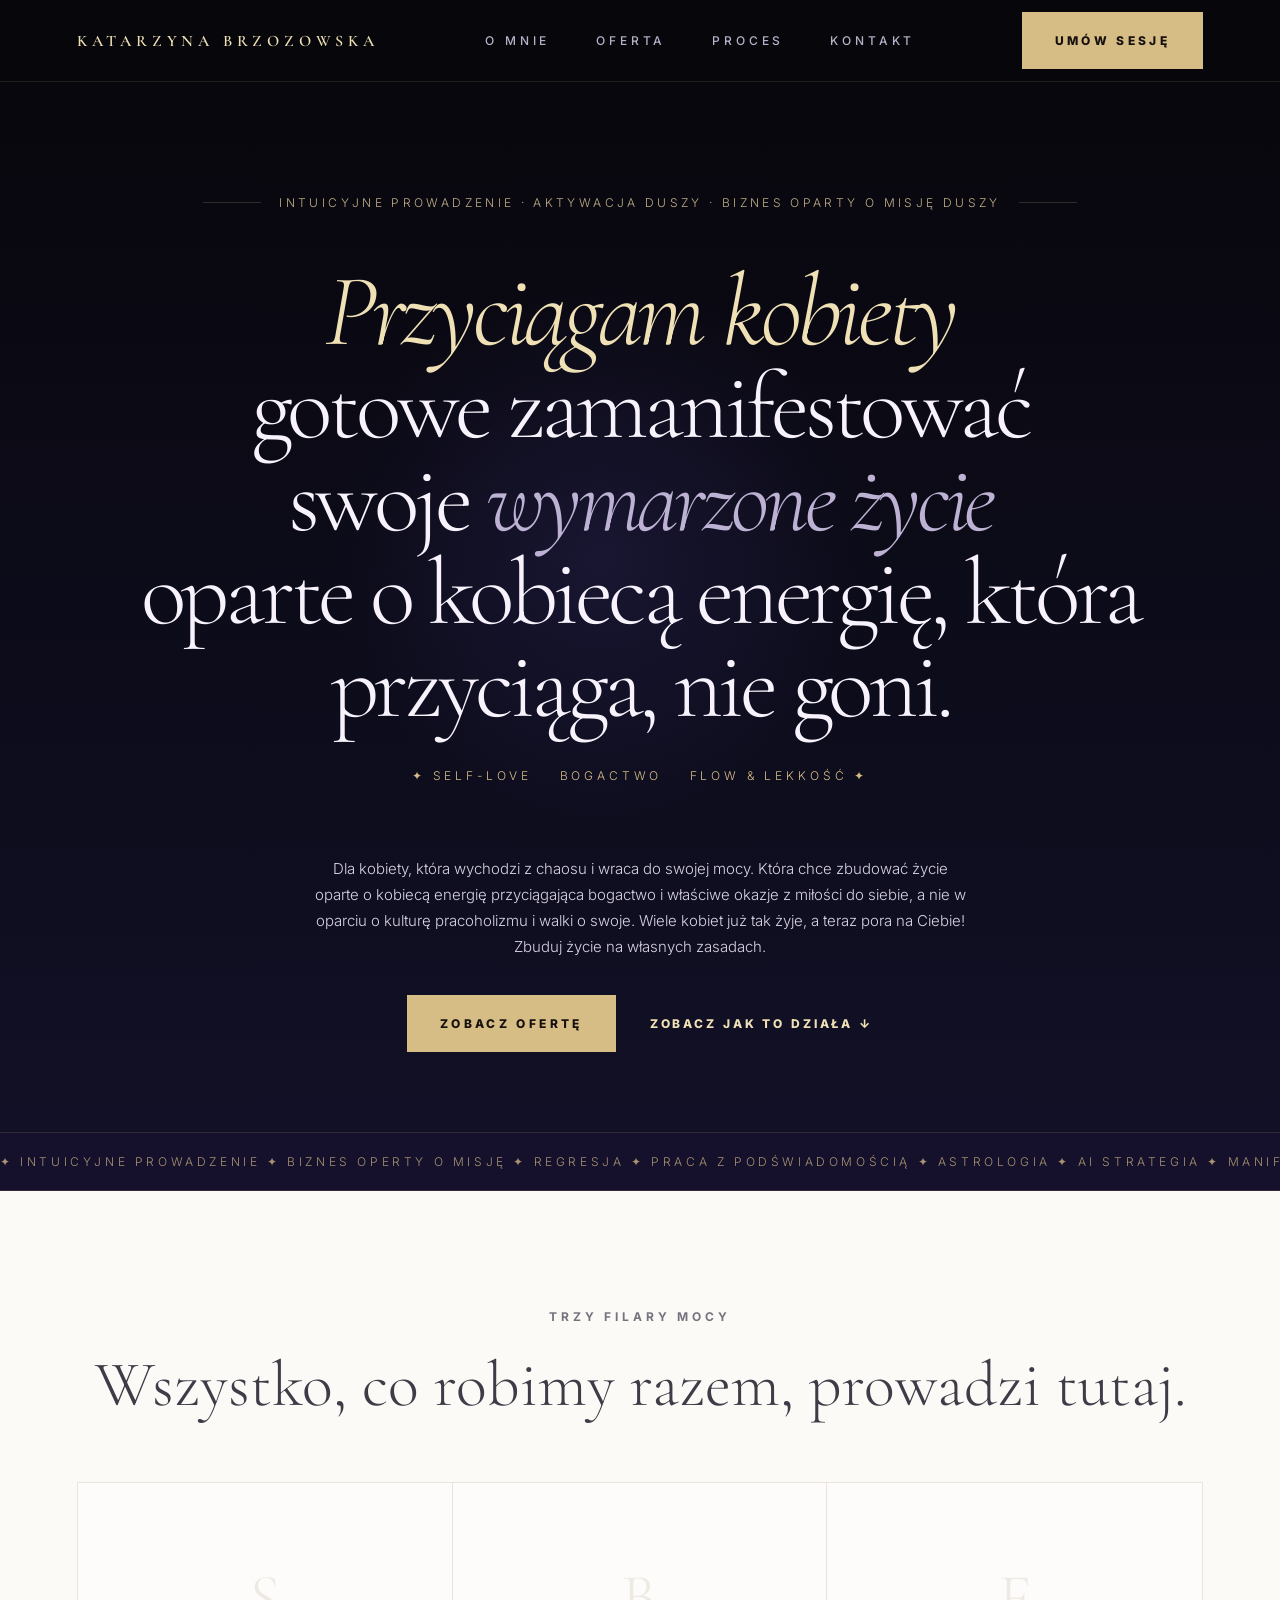
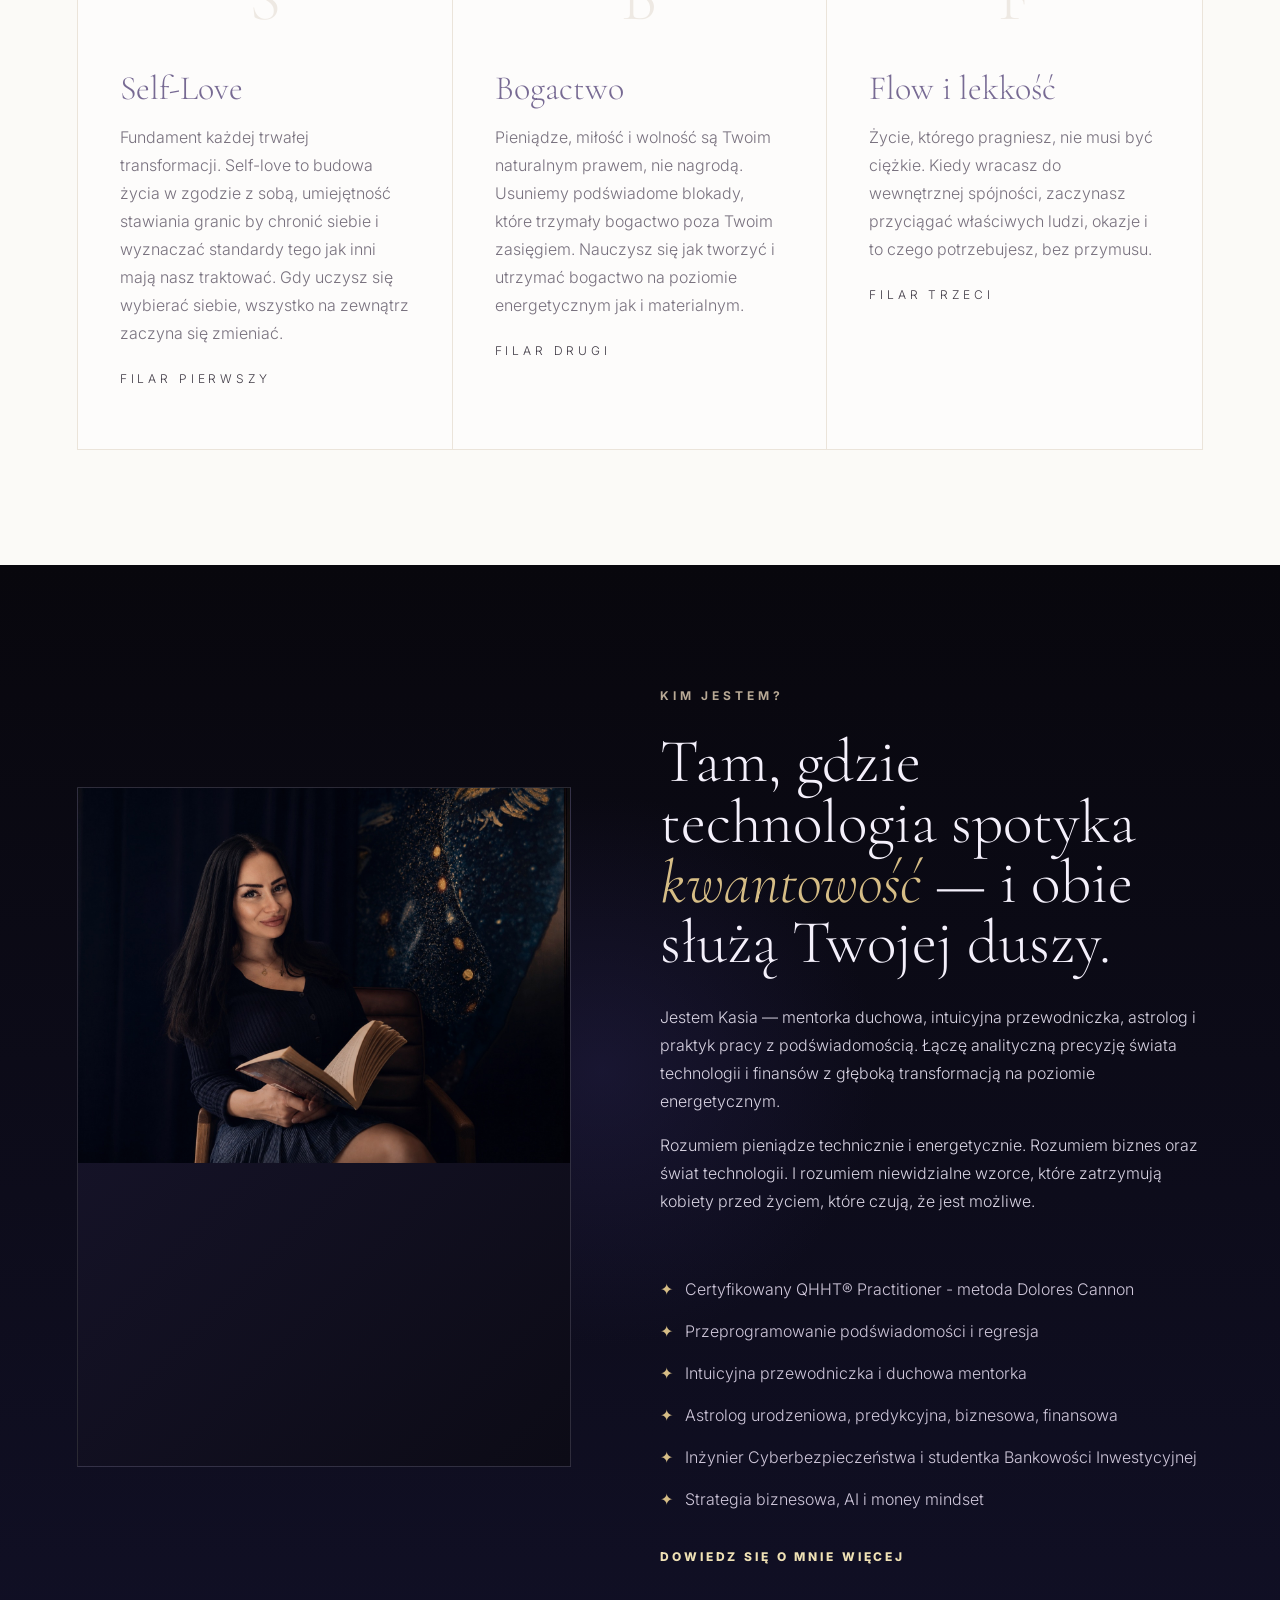
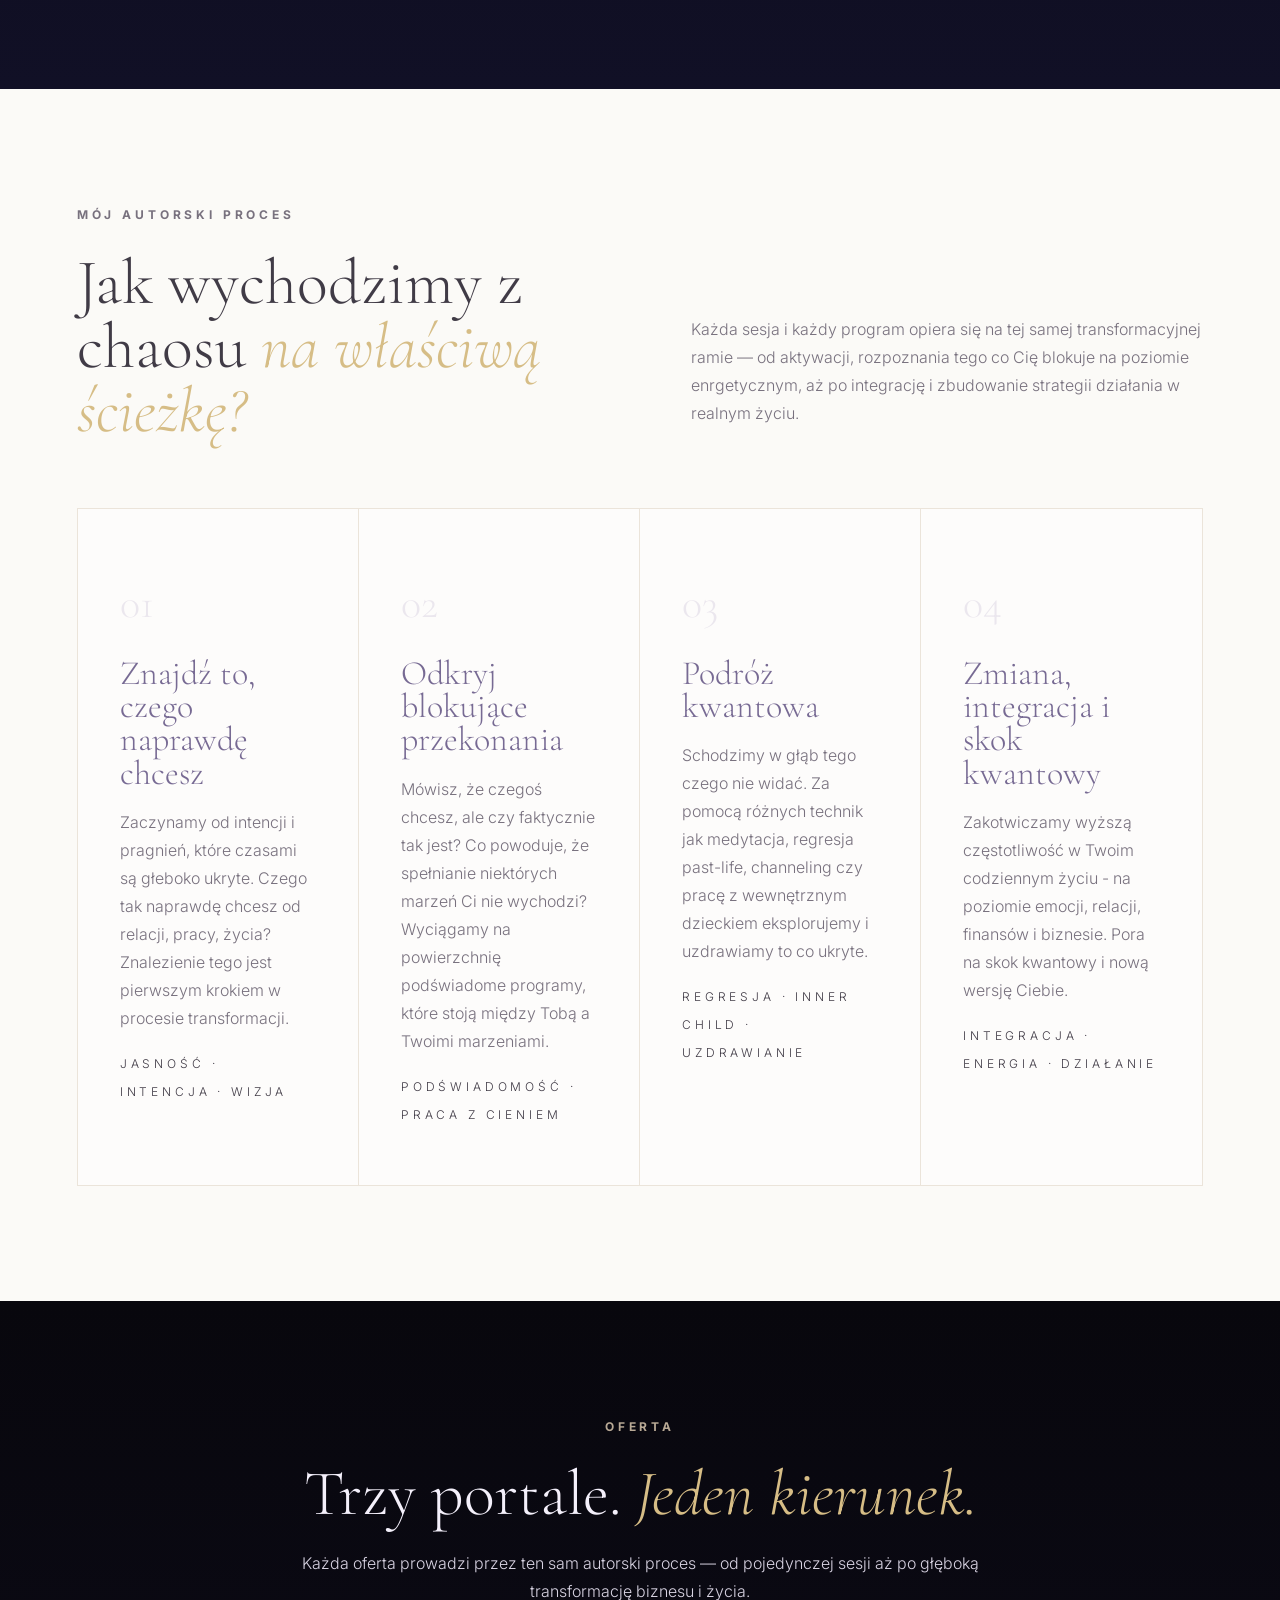
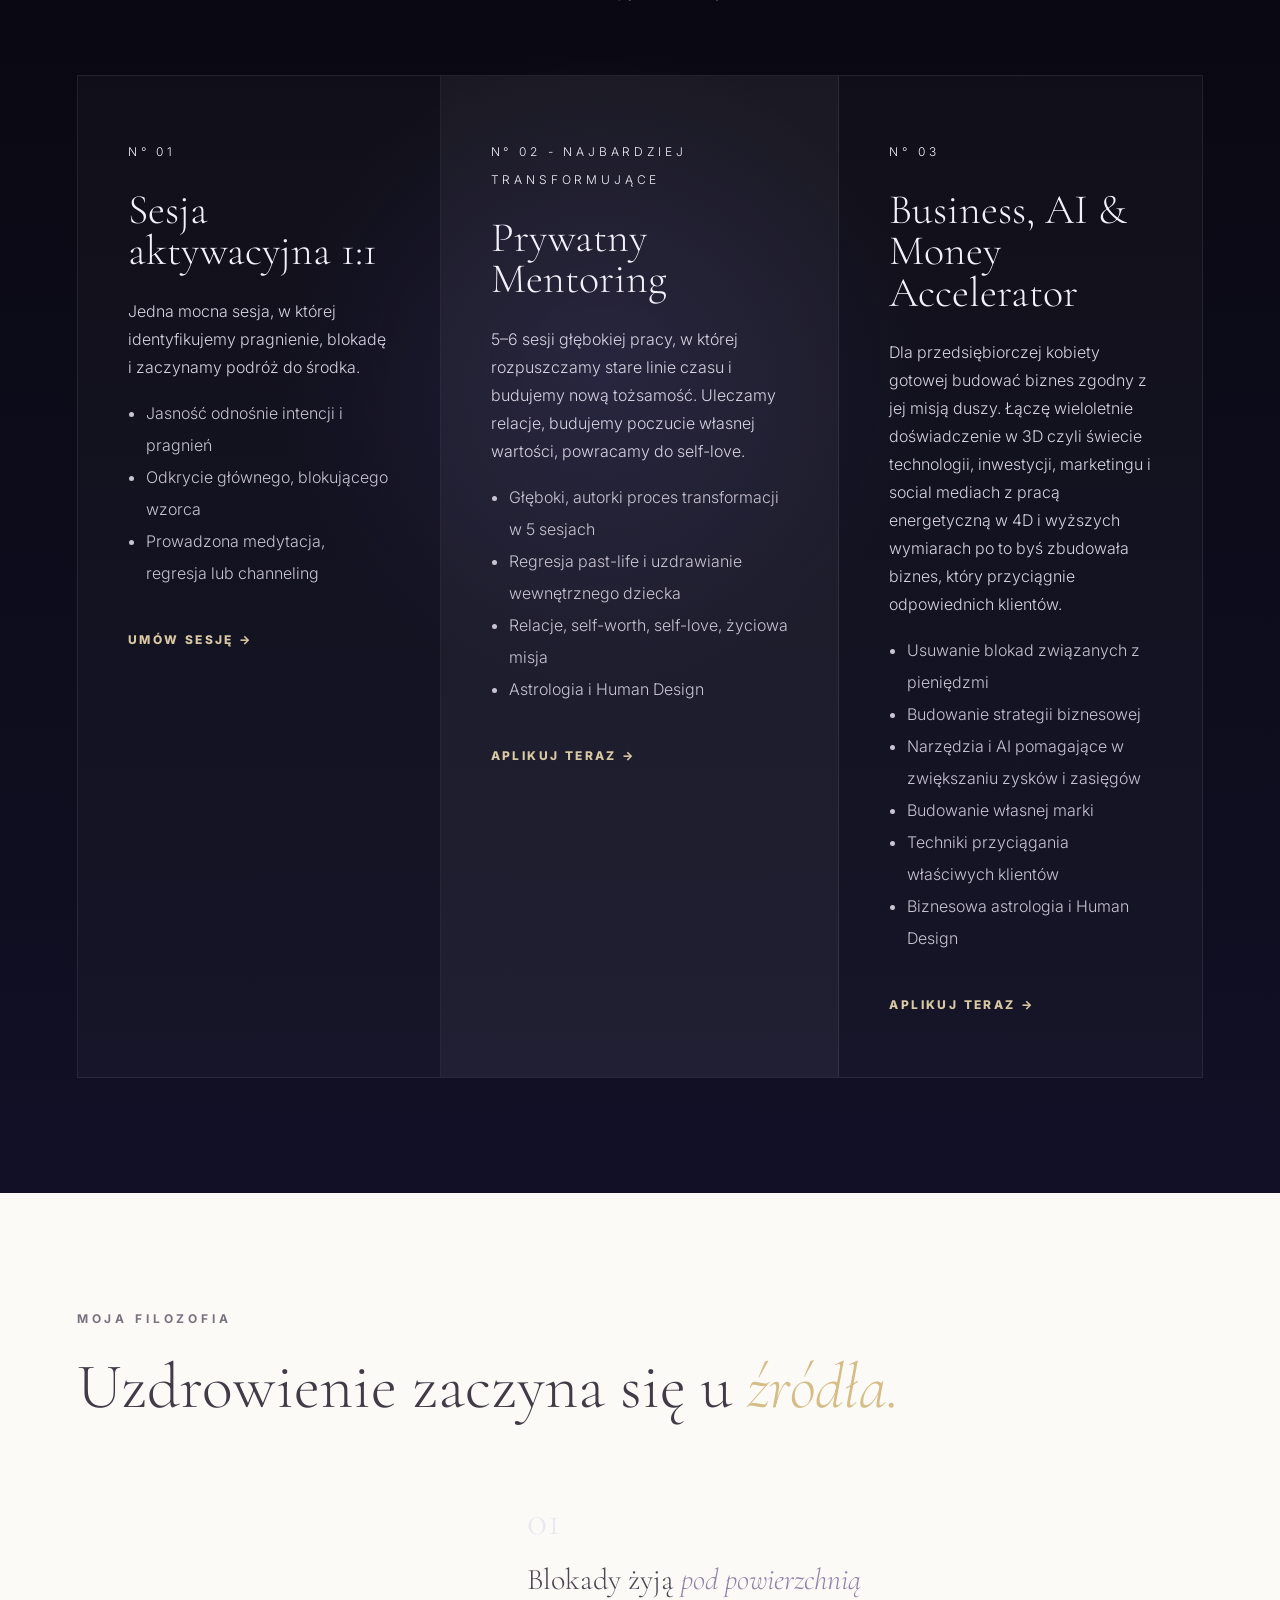
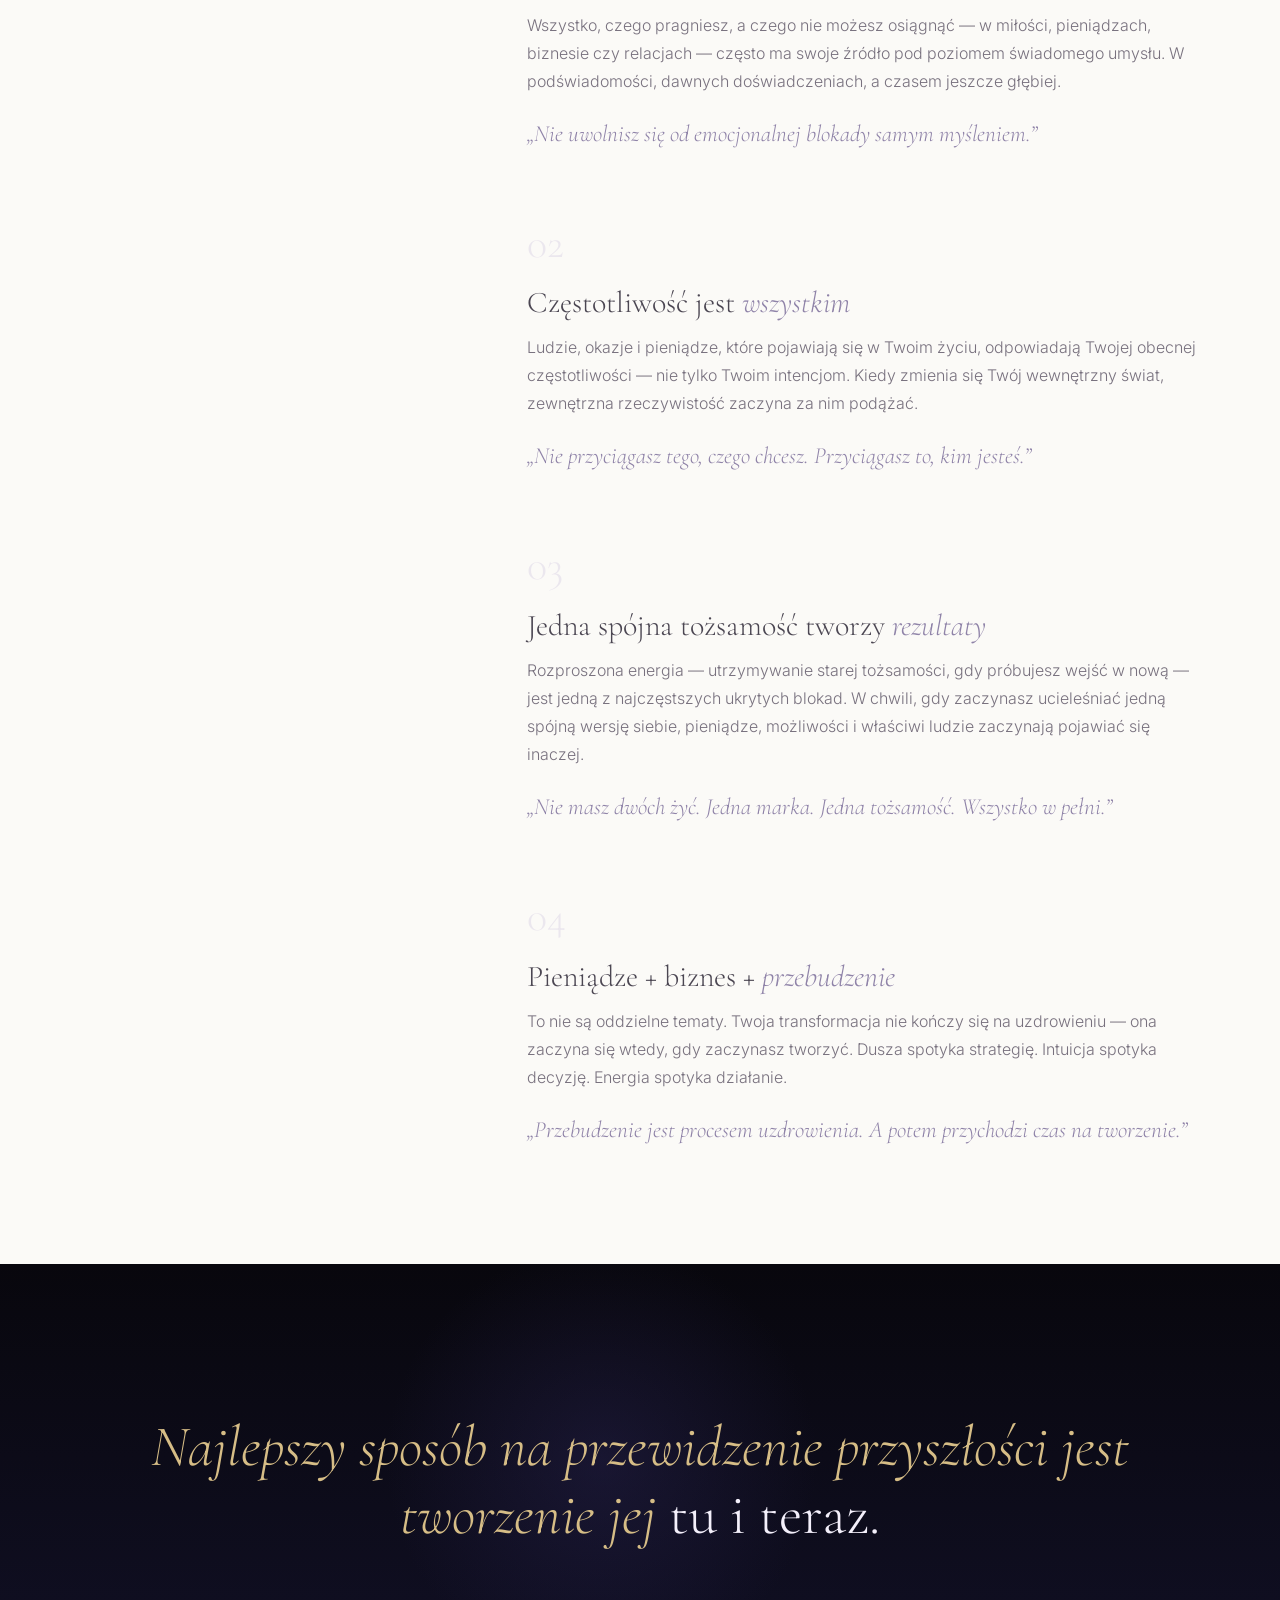
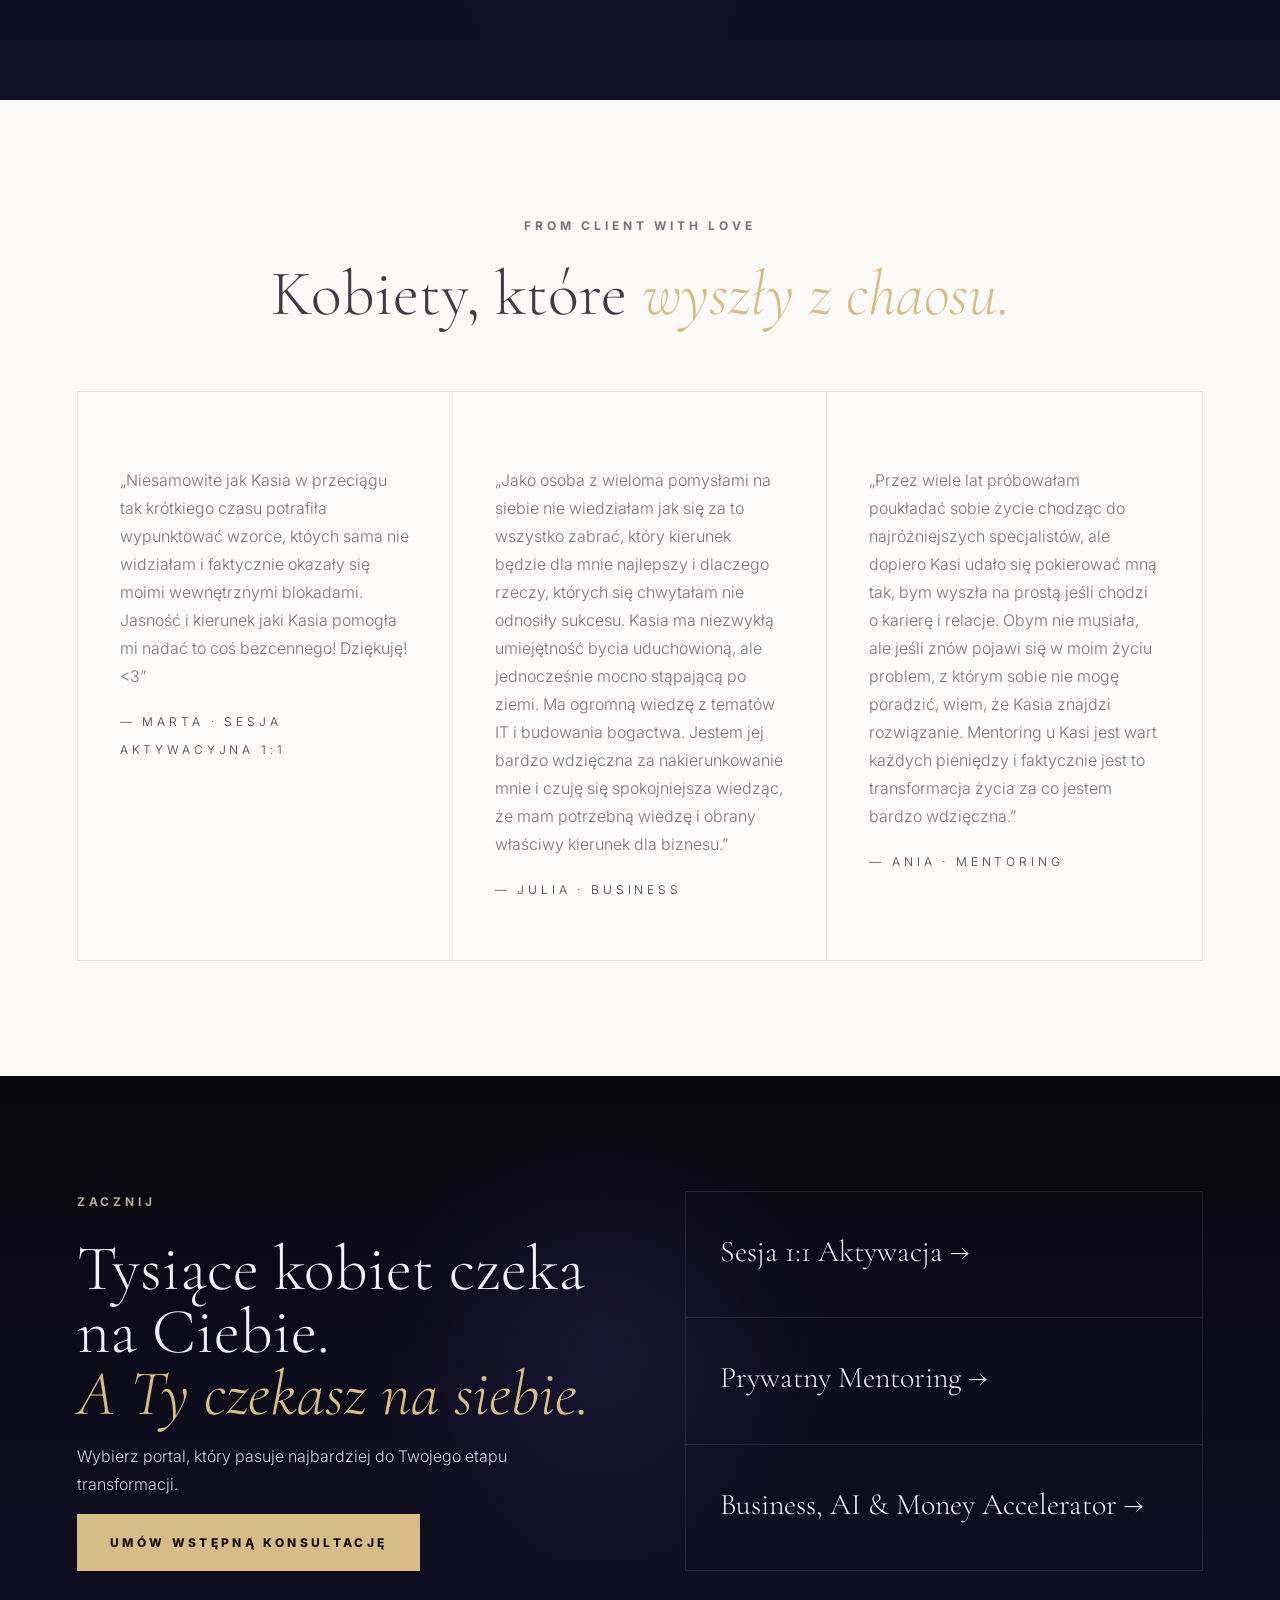
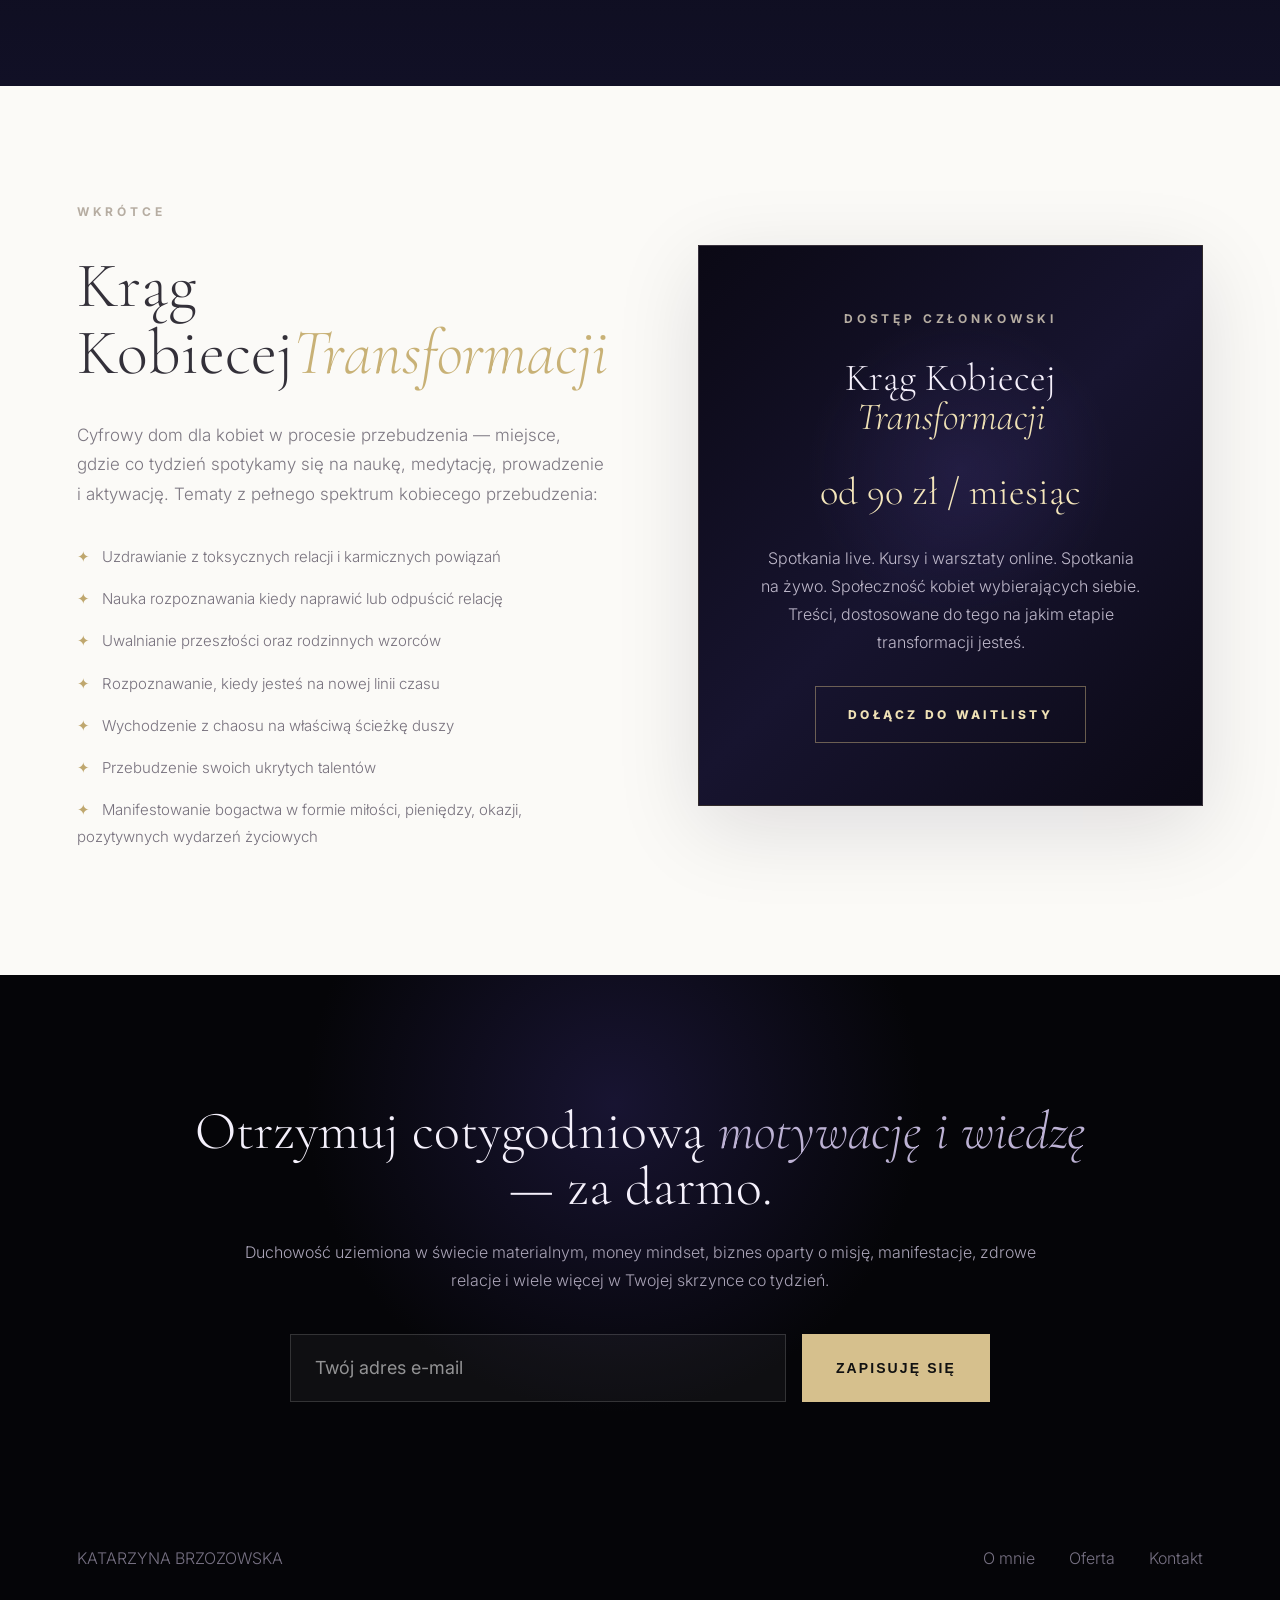
==== index.html @ 6311c076 "First version" ====
<!doctype html>
<html lang="pl">
<head>
  <meta charset="utf-8" />
  <meta name="viewport" content="width=device-width, initial-scale=1" />
  <title>Katarzyna Brzozowska</title>
  <meta name="description" content="Mentoring duchowy, aktywacja duszy, manifestacje, intuicyjne prowadzenie w okresie transformacja i przebudzenia. Tworzenie strategii biznesowych dla kobiet budujących życie w zgodzie z misją duszy." />
  <link rel="preconnect" href="https://fonts.googleapis.com">
  <link rel="preconnect" href="https://fonts.gstatic.com" crossorigin>
  <link href="https://fonts.googleapis.com/css2?family=Cormorant+Garamond:wght@300;400;500;600;700&family=Inter:wght@300;400;500;600;700&display=swap" rel="stylesheet">
  <link rel="stylesheet" href="assets/style.css" />
</head>
<body>
  <header class="site-header">
    <a class="brand" href="index.html">KATARZYNA BRZOZOWSKA</a>
    <nav>
      <a href="about.html">O mnie</a>
      <a href="#oferta">Oferta</a>
      <a href="#proces">Proces</a>
      <a href="contact.html">Kontakt</a>
    </nav>
    <a class="btn" href="https://tidycal.com/katarzynabrzozowskapoland/20-minute-meeting" target="_blank" rel="noopener">Umów sesję</a>
  </header>

  <main>
    <section class="hero section-dark">
      <div>
        <div class="eyebrow-line"><span></span> INTUICYJNE PROWADZENIE · AKTYWACJA DUSZY · BIZNES OPARTY O MISJĘ DUSZY <span></span></div>
        <h1><em>Przyciągam kobiety</em><br>gotowe zamanifestować<br>swoje <i>wymarzone życie</i><br>oparte o kobiecą energię, która przyciąga, nie goni.</h1>
        <p class="small-tags">✦ SELF-LOVE &nbsp;&nbsp; BOGACTWO &nbsp;&nbsp; FLOW & LEKKOŚĆ ✦</p>
        <p class="hero-copy">Dla kobiety, która wychodzi z chaosu i wraca do swojej mocy. Która chce zbudować życie oparte o kobiecą energię przyciągająca bogactwo i właściwe okazje z miłości do siebie, a nie w oparciu o kulturę pracoholizmu i walki o swoje. Wiele kobiet już tak żyje, a teraz pora na Ciebie! Zbuduj życie na własnych zasadach.</p>
        <div class="hero-actions">
          <a class="btn" href="#oferta">Zobacz ofertę</a>
          <a class="text-link" href="#proces">Zobacz jak to działa ↓</a>
        </div>
      </div>
    </section>

    <div class="ticker">
      <div class="ticker-track">
        <span>✦ INTUICYJNE PROWADZENIE ✦ BIZNES OPERTY O MISJĘ ✦ REGRESJA ✦ PRACA Z PODŚWIADOMOŚCIĄ ✦ ASTROLOGIA ✦ AI STRATEGIA ✦ MANIFESTACJA PIENIĘDZY ✦ ULECZENIE RELACJI ✦ REGRESJA ✦ PRACA Z PODŚWIADOMOŚCIĄ ✦ ASTROLOGIA ✦ AI STRATEGIA ✦ MANIFESTACJA PIENIĘDZY ✦ ULECZENIE RELACJI ✦</span>
        <span>✦ HUMAN DESIGN ✦ BIZNES OPERTY O MISJĘ ✦ ASTROLOGIA ✦ AI STRATEGIA ✦ MANIFESTACJA PIENIĘDZY ✦ ULECZENIE RELACJI ✦</span>
      </div>
    </div>

    <section class="section-light principles">
      <div class="center">
        <p class="kicker">TRZY FILARY MOCY</p>
        <h2 class="section-title">Wszystko, co robimy razem, prowadzi tutaj.</h2>
      </div>
      <div class="cards three">
        <article><div class="letter">S</div><h3>Self-Love</h3><p>Fundament każdej trwałej transformacji. Self-love to budowa życia w zgodzie z sobą, umiejętność stawiania granic by chronić siebie i wyznaczać standardy tego jak inni mają nasz traktować. Gdy uczysz się wybierać siebie, wszystko na zewnątrz zaczyna się zmieniać.</p><small>FILAR PIERWSZY</small></article>
        <article><div class="letter">B</div><h3>Bogactwo</h3><p>Pieniądze, miłość i wolność są Twoim naturalnym prawem, nie nagrodą. Usuniemy podświadome blokady, które trzymały bogactwo poza Twoim zasięgiem. Nauczysz się jak tworzyć i utrzymać bogactwo na poziomie energetycznym jak i materialnym.</p><small>FILAR DRUGI</small></article>
        <article><div class="letter">F</div><h3>Flow i lekkość</h3><p>Życie, którego pragniesz, nie musi być ciężkie. Kiedy wracasz do wewnętrznej spójności, zaczynasz przyciągać właściwych ludzi, okazje i to czego potrzebujesz, bez przymusu.</p><small>FILAR TRZECI</small></article>
      </div>
    </section>

    <section class="guide section-dark" id="omnie-preview">
      <div class="guide-photo">
        <img src="assets/kate.jpg" alt="Kate — przewodniczka duchowa" onerror="this.style.display='none'; this.parentElement.classList.add('no-photo');">
      </div>
      <div class="guide-copy">
        <p class="kicker">KIM JESTEM?</p>
        <h2>Tam, gdzie technologia spotyka <em>kwantowość</em> — i obie służą Twojej duszy.</h2>
        <p>Jestem Kasia — mentorka duchowa, intuicyjna przewodniczka, astrolog i praktyk pracy z podświadomością. Łączę analityczną precyzję świata technologii i finansów z głęboką transformacją na poziomie energetycznym.</p>
        <p>Rozumiem pieniądze technicznie i energetycznie. Rozumiem biznes oraz świat technologii. I rozumiem niewidzialne wzorce, które zatrzymują kobiety przed życiem, które czują, że jest możliwe.</p>
        <ul class="star-list">
          <li>Certyfikowany QHHT® Practitioner - metoda Dolores Cannon</li>
          <li>Przeprogramowanie podświadomości i regresja</li>
          <li>Intuicyjna przewodniczka i duchowa mentorka</li>
          <li>Astrolog urodzeniowa, predykcyjna, biznesowa, finansowa</li>
          <li>Inżynier Cyberbezpieczeństwa i studentka Bankowości Inwestycyjnej</li>
          <li>Strategia biznesowa, AI i money mindset</li>
        </ul>
        <a class="text-link" href="about.html">Dowiedz się o mnie więcej</a>
      </div>
    </section>

    <section class="process section-light" id="proces">
      <div class="split-head">
        <div><p class="kicker">MÓJ AUTORSKI PROCES</p><h2 class="section-title">Jak wychodzimy z chaosu <em>na właściwą ścieżkę?</em></h2></div>
        <p>Każda sesja i każdy program opiera się na tej samej transformacyjnej ramie — od aktywacji, rozpoznania tego co Cię blokuje na poziomie enrgetycznym, aż po integrację i zbudowanie strategii działania w realnym życiu.</p>
      </div>
      <div class="cards four">
        <article><span>01</span><h3>Znajdź to, czego naprawdę chcesz</h3><p>Zaczynamy od intencji i pragnień, które czasami są głeboko ukryte. Czego tak naprawdę chcesz od relacji, pracy, życia? Znalezienie tego jest pierwszym krokiem w procesie transformacji.</p><small>JASNOŚĆ · INTENCJA · WIZJA</small></article>
        <article><span>02</span><h3>Odkryj blokujące przekonania</h3><p>Mówisz, że czegoś chcesz, ale czy faktycznie tak jest? Co powoduje, że spełnianie niektórych marzeń Ci nie wychodzi? Wyciągamy na powierzchnię podświadome programy, które stoją między Tobą a Twoimi marzeniami.</p><small>PODŚWIADOMOŚĆ · PRACA Z CIENIEM</small></article>
        <article><span>03</span><h3>Podróż kwantowa</h3><p>Schodzimy w głąb tego czego nie widać. Za pomocą różnych technik jak medytacja, regresja past-life, channeling czy pracę z wewnętrznym dzieckiem eksplorujemy i uzdrawiamy to co ukryte.</p><small>REGRESJA · INNER CHILD · UZDRAWIANIE</small></article>
        <article><span>04</span><h3>Zmiana, integracja i skok kwantowy</h3><p>Zakotwiczamy wyższą częstotliwość w Twoim codziennym życiu - na poziomie emocji, relacji, finansów i biznesie. Pora na skok kwantowy i nową wersję Ciebie.</p><small>INTEGRACJA · ENERGIA · DZIAŁANIE</small></article>
      </div>
    </section>

    <section class="offer-section section-dark" id="oferta">
      <p class="kicker">OFERTA</p>
      <h2>Trzy portale. <em>Jeden kierunek.</em></h2>
      <p class="center-copy">Każda oferta prowadzi przez ten sam autorski proces — od pojedynczej sesji aż po głęboką transformację biznesu i życia.</p>
      <div class="offer-grid">
        <article><small>N° 01</small><h3>Sesja aktywacyjna 1:1</h3><p>Jedna mocna sesja, w której identyfikujemy pragnienie, blokadę i zaczynamy podróż do środka.</p><ul><li>Jasność odnośnie intencji i pragnień</li><li>Odkrycie głównego, blokującego wzorca</li><li>Prowadzona medytacja, regresja lub channeling</li></ul><a href="https://tidycal.com/katarzynabrzozowskapoland/jednorazowa-sesja" target="_blank" rel="noopener">Umów sesję →</a></article>
        <article class="featured"><small> N° 02 - </small><small>NAJBARDZIEJ TRANSFORMUJĄCE</small><h3>Prywatny Mentoring</h3><p>5–6 sesji głębokiej pracy, w której rozpuszczamy stare linie czasu i budujemy nową tożsamość. Uleczamy relacje, budujemy poczucie własnej wartości, powracamy do self-love.</p><ul><li>Głęboki, autorki proces transformacji w 5 sesjach</li><li>Regresja past-life i uzdrawianie wewnętrznego dziecka</li><li>Relacje, self-worth, self-love, życiowa misja</li><li>Astrologia i Human Design</li></ul><a href="contact.html">Aplikuj teraz →</a></article>
        <article><small>N° 03</small><h3>Business, AI & Money Accelerator</h3><p>Dla przedsiębiorczej kobiety gotowej budować biznes zgodny z jej misją duszy. Łączę wieloletnie doświadczenie w 3D czyli świecie technologii, inwestycji, marketingu i social mediach z pracą energetyczną w 4D i wyższych wymiarach po to byś zbudowała biznes, który przyciągnie odpowiednich klientów. </p><ul><li>Usuwanie blokad związanych z pieniędzmi</li><li>Budowanie strategii biznesowej</li><li>Narzędzia i AI pomagające w zwiększaniu zysków i zasięgów</li><li>Budowanie własnej marki</li><li>Techniki przyciągania właściwych klientów</li><li>Biznesowa astrologia i Human Design</li></ul><a href="contact.html">Aplikuj teraz →</a></article>
      </div>
    </section>
    <section class="philosophy section-light">
      <p class="kicker">MOJA FILOZOFIA</p>
    
      <h2 class="section-title">
        Uzdrowienie zaczyna się u <em>źródła.</em>
      </h2>
    
      <div class="philosophy-list">
    
        <article>
          <span>01</span>
          <h3>Blokady żyją <em>pod powierzchnią</em></h3>
    
          <p>
            Wszystko, czego pragniesz, a czego nie możesz osiągnąć — w miłości,
            pieniądzach, biznesie czy relacjach — często ma swoje źródło pod
            poziomem świadomego umysłu. W podświadomości, dawnych doświadczeniach, a czasem jeszcze głębiej.
          </p>
    
          <blockquote>
            „Nie uwolnisz się od emocjonalnej blokady samym myśleniem.”
          </blockquote>
        </article>
    
        <article>
          <span>02</span>
          <h3>Częstotliwość jest <em>wszystkim</em></h3>
    
          <p>
            Ludzie, okazje i pieniądze, które pojawiają się w Twoim życiu,
            odpowiadają Twojej obecnej częstotliwości — nie tylko Twoim intencjom.
            Kiedy zmienia się Twój wewnętrzny świat, zewnętrzna rzeczywistość
            zaczyna za nim podążać.
          </p>
    
          <blockquote>
            „Nie przyciągasz tego, czego chcesz. Przyciągasz to, kim jesteś.”
          </blockquote>
        </article>
    
        <article>
          <span>03</span>
          <h3>Jedna spójna tożsamość tworzy <em>rezultaty</em></h3>
    
          <p>
            Rozproszona energia — utrzymywanie starej tożsamości, gdy próbujesz
            wejść w nową — jest jedną z najczęstszych ukrytych blokad.
            W chwili, gdy zaczynasz ucieleśniać jedną spójną wersję siebie,
            pieniądze, możliwości i właściwi ludzie zaczynają pojawiać się inaczej.
          </p>
    
          <blockquote>
            „Nie masz dwóch żyć. Jedna marka. Jedna tożsamość. Wszystko w pełni.”
          </blockquote>
        </article>
    
        <article>
          <span>04</span>
          <h3>Pieniądze + biznes + <em>przebudzenie</em></h3>
    
          <p>
            To nie są oddzielne tematy. Twoja transformacja nie kończy się
            na uzdrowieniu — ona zaczyna się wtedy, gdy zaczynasz tworzyć.
            Dusza spotyka strategię. Intuicja spotyka decyzję.
            Energia spotyka działanie.
          </p>
    
          <blockquote>
            „Przebudzenie jest procesem uzdrowienia.
            A potem przychodzi czas na tworzenie.”
          </blockquote>
        </article>
    
      </div>
    </section>

    <section class="quote section-dark">
      <h2><em>Najlepszy sposób na przewidzenie przyszłości jest tworzenie jej</em> tu i teraz.</h2>
    </section>

    <section class="testimonials section-light">
      <p class="kicker center">FROM CLIENT WITH LOVE</p>
      <h2 class="section-title">Kobiety, które <em>wyszły z chaosu.</em></h2>
      <div class="cards three">
        <article><p>„Niesamowite jak Kasia w przeciągu tak krótkiego czasu potrafiła wypunktować wzorce, któych sama nie widziałam i faktycznie okazały się moimi wewnętrznymi blokadami. Jasność i kierunek jaki Kasia pomogła mi nadać to coś bezcennego! Dziękuję! <3”</p><small>— MARTA · SESJA AKTYWACYJNA 1:1</small></article>
        <article><p>„Jako osoba z wieloma pomysłami na siebie nie wiedziałam jak się za to wszystko zabrać, który kierunek będzie dla mnie najlepszy i dlaczego rzeczy, których się chwytałam nie odnosiły sukcesu. Kasia ma niezwykłą umiejętność bycia uduchowioną, ale jednocześnie mocno stąpającą po ziemi. Ma ogromną wiedzę z tematów IT i budowania bogactwa. Jestem jej bardzo wdzięczna za nakierunkowanie mnie i czuję się spokojniejsza wiedząc, że mam potrzebną wiedzę i obrany właściwy kierunek dla biznesu.”</p><small>— JULIA · BUSINESS</small></article>
        <article><p>„Przez wiele lat próbowałam poukładać sobie życie chodząc do najróżniejszych specjalistów, ale dopiero Kasi udało się pokierować mną tak, bym wyszła na prostą jeśli chodzi o karierę i relacje. Obym nie musiała, ale jeśli znów pojawi się w moim życiu problem, z którym sobie nie mogę poradzić, wiem, że Kasia znajdzi rozwiązanie. Mentoring u Kasi jest wart każdych pieniędzy i faktycznie jest to transformacja życia za co jestem bardzo wdzięczna.”</p><small>— ANIA · MENTORING</small></article>
      </div>
    </section>

    <section class="cta section-dark">
      <div>
        <p class="kicker">ZACZNIJ</p>
        <h2>Tysiące kobiet czeka na Ciebie.<br><em>A Ty czekasz na siebie.</em></h2>
        <p>Wybierz portal, który pasuje najbardziej do Twojego etapu transformacji.</p>
        <a class="btn" href="https://tidycal.com/katarzynabrzozowskapoland/20-minute-meeting" target="_blank" rel="noopener">Umów wstępną konsultację</a>
      </div>
      <div class="cta-links">
        <a href="https://tidycal.com/katarzynabrzozowskapoland/jednorazowa-sesja" target="_blank" rel="noopener">Sesja 1:1 Aktywacja →</a>
        <a href="https://tidycal.com/katarzynabrzozowskapoland/mentoring" target="_blank" rel="noopener">Prywatny Mentoring →</a>
        <a href="https://tidycal.com/katarzynabrzozowskapoland/business" target="_blank" rel="noopener">Business, AI & Money Accelerator →</a>
      </div>
    </section>

    <section class="membership-section">
      <div class="membership-grid">
        <div>
          <p class="kicker">WKRÓTCE</p>
          <h2 class="membership-title">Krąg Kobiecej<em>Transformacji</em></h2>
          <p class="membership-copy">Cyfrowy dom dla kobiet w procesie przebudzenia — miejsce, gdzie co tydzień spotykamy się na naukę, medytację, prowadzenie i aktywację. Tematy z pełnego spektrum kobiecego przebudzenia:</p>
          <ul class="membership-list">
            <li>Uzdrawianie z toksycznych relacji i karmicznych powiązań</li>
            <li>Nauka rozpoznawania kiedy naprawić lub odpuścić relację</li>
            <li>Uwalnianie przeszłości oraz rodzinnych wzorców</li>
            <li>Rozpoznawanie, kiedy jesteś na nowej linii czasu</li>
            <li>Wychodzenie z chaosu na właściwą ścieżkę duszy</li>
            <li>Przebudzenie swoich ukrytych talentów</li>
            <li>Manifestowanie bogactwa w formie miłości, pieniędzy, okazji, pozytywnych wydarzeń życiowych</li>
          </ul>
        </div>

        <div class="membership-card">
          <div>
            <p class="kicker">DOSTĘP CZŁONKOWSKI</p>
            <h3>Krąg Kobiecej<em>Transformacji</em></h3>
            <div class="membership-price">od 90 zł / miesiąc</div>
            <p>Spotkania live. Kursy i warsztaty online. Spotkania na żywo. Społeczność kobiet wybierających siebie. Treści, dostosowane do tego na jakim etapie transformacji jesteś.</p>
            <a href="contact.html" class="btn btn-outline">Dołącz do waitlisty</a>
          </div>
        </div>
      </div>
    </section>
    <section class="newsletter-section">
      <div class="newsletter-inner">
    
        <h2>
          Otrzymuj cotygodniową <em>motywację i wiedzę</em> — za darmo.
        </h2>
    
        <p>
          Duchowość uziemiona w świecie materialnym, money mindset, biznes oparty o misję,
          manifestacje, zdrowe relacje i wiele więcej w Twojej skrzynce co tydzień.
        </p>
    
        <form
          action="https://app.kit.com/forms/9523028/subscriptions"
          method="post"
          class="newsletter-form"
        >
          <input
            type="email"
            name="email_address"
            placeholder="Twój adres e-mail"
            required
          >
    
          <button type="submit">
            Zapisuję się
          </button>
        </form>
    
      </div>
    </section>
  </main>

  <footer>
    <span>KATARZYNA BRZOZOWSKA</span>
    <nav>
      <a href="about.html">O mnie</a>
      <a href="#oferta">Oferta</a>
      <a href="contact.html">Kontakt</a>
    </nav>
  </footer>

  <script src="assets/script.js"></script>
</body>
</html>
---- assets/style.css ----
:root{
  --black:#050508;
  --ink:#0a0912;
  --navy:#111026;
  --navy-2:#17132d;
  --cream:#f8f5ef;
  --paper:#fbfaf7;
  --text:#f4f0fb;
  --muted:#8f879d;
  --soft:#d8d3e2;
  --gold:#d6bd86;
  --gold-light:#efe1b5;
  --line:rgba(214,189,134,.20);
  --light-line:#e6ded3;
  --light-text:#403b46;
  --max:1320px;
}

*{box-sizing:border-box}

html{scroll-behavior:smooth}

body{
  margin:0;
  background:var(--black);
  color:var(--text);
  font-family:Inter,Arial,sans-serif;
  font-weight:300;
  line-height:1.75;
}

a{color:inherit;text-decoration:none}

img{max-width:100%;display:block}

h1,h2,h3{
  font-family:"Cormorant Garamond",serif;
  font-weight:300;
  line-height:.98;
  margin:0;
}

em,i{
  font-family:"Cormorant Garamond",serif;
  font-style:italic;
  color:var(--gold);
}

p{color:#d8d3e2}

.container{
  width:min(var(--max),calc(100% - 80px));
  margin:0 auto;
}

.site-header{
  position:sticky;
  top:0;
  z-index:50;
  height:82px;
  padding:0 6vw;
  display:flex;
  align-items:center;
  justify-content:space-between;
  gap:28px;
  background:rgba(7,7,12,.92);
  backdrop-filter:blur(14px);
  border-bottom:1px solid rgba(214,189,134,.12);
}

.brand{
  font-family:"Cormorant Garamond",serif;
  letter-spacing:.30em;
  text-transform:uppercase;
  font-size:16px;
  font-weight:600;
  color:var(--gold-light);
  white-space:nowrap;
}

.site-header nav{
  display:flex;
  align-items:center;
  gap:46px;
}

.site-header nav a,
.kicker,
.small-tags,
small,
.label{
  font-size:12px;
  letter-spacing:.32em;
  text-transform:uppercase;
}

.site-header nav a{
  color:#b9b0c9;
  font-weight:500;
}

.btn{
  display:inline-flex;
  align-items:center;
  justify-content:center;
  min-height:54px;
  padding:17px 32px;
  border:1px solid rgba(214,189,134,.48);
  background:var(--gold);
  color:#17100d;
  font-size:12px;
  letter-spacing:.28em;
  text-transform:uppercase;
  font-weight:800;
  cursor:pointer;
  transition:.25s ease;
}

.btn:hover{transform:translateY(-1px);filter:brightness(1.04)}

.btn-dark{
  background:#06050a;
  color:#fff;
  border-color:#06050a;
}

.btn-outline{
  background:transparent;
  color:var(--gold-light);
  border-color:rgba(214,189,134,.45);
}

.text-link{
  color:var(--gold-light);
  font-size:12px;
  letter-spacing:.24em;
  text-transform:uppercase;
  font-weight:800;
}

.section-dark{
  background:
    radial-gradient(circle at 47% 45%,rgba(48,42,96,.35),transparent 30%),
    linear-gradient(180deg,#08070d 0%,#111026 100%);
}

.section-light{
  background:var(--paper);
  color:var(--light-text);
}

.kicker{
  color:#b8a995;
  font-weight:700;
  margin:0 0 26px;
}

.hero{
  min-height:880px;
  text-align:center;
  display:grid;
  place-items:center;
  padding:110px 6vw 80px;
  overflow:hidden;
}

.hero .eyebrow-line{
  display:flex;
  align-items:center;
  justify-content:center;
  gap:18px;
  color:#bfae86;
  font-size:12px;
  letter-spacing:.28em;
  text-transform:uppercase;
}

.eyebrow-line span{
  width:58px;
  height:1px;
  background:var(--line);
}

.hero h1{
  font-size:clamp(54px,7.4vw,120px);
  max-width:1040px;
  margin:48px auto 25px;
  color:#f7f2fb;
  letter-spacing:-.045em;
}

.hero h1 em{
  display:inline-block;
  color:var(--gold-light);
  font-size:1.08em;
}

.hero h1 i{color:#bdb2d4}

.small-tags{
  color:var(--gold);
  margin:32px 0 0;
}

.hero-copy{
  max-width:660px;
  margin:70px auto 34px;
  font-size:15px;
}

.hero-actions{
  display:flex;
  justify-content:center;
  align-items:center;
  gap:34px;
}

/* MOVING TICKER */

.ticker{
  background:#15102c;
  border-top:1px solid rgba(214,189,134,.15);
  border-bottom:1px solid rgba(214,189,134,.15);
  overflow:hidden;
  white-space:nowrap;
  position:relative;
  padding:18px 0;
}

.ticker-track{
  display:flex;
  width:max-content;
  animation:tickerScroll 35s linear infinite;
}

.ticker-track span{
  padding-right:80px;
  color:rgba(214,189,134,.75);
  font-size:12px;
  letter-spacing:.30em;
  text-transform:uppercase;
}

@keyframes tickerScroll{
  from{transform:translateX(0);}
  to{transform:translateX(-50%);}
}

.section-light{
  padding:115px 6vw;
}

.section-light p{color:#78717e}

.section-title{
  font-family:"Cormorant Garamond",serif;
  font-size:clamp(46px,5vw,82px);
  font-weight:300;
  line-height:1;
  margin:0 0 65px;
  color:inherit;
}

.center{text-align:center}

.cards{
  display:grid;
  border:1px solid #ebe4da;
}

.three{grid-template-columns:repeat(3,1fr)}
.four{grid-template-columns:repeat(4,1fr)}

.cards article{
  padding:58px 42px;
  min-height:270px;
  border-right:1px solid #ebe4da;
  background:rgba(255,255,255,.50);
}

.cards article:last-child{border-right:0}

.cards h3{
  font-size:34px;
  color:#776a93;
  margin:16px 0 18px;
}

.letter{
  font-family:"Cormorant Garamond",serif;
  font-size:66px;
  color:#eee9e3;
  text-align:center;
}

.guide{
  display:grid;
  grid-template-columns:1fr 1.1fr;
  gap:7vw;
  padding:120px 6vw;
  align-items:center;
}

.guide-photo{
  min-height:680px;
  border:1px solid rgba(255,255,255,.12);
  background:linear-gradient(135deg,#19162f,#0c0b16);
  position:relative;
  overflow:hidden;
}

.guide-photo img{
  width:100%;
  height:100%;
  object-fit:cover;
  opacity:.90;
}

.guide-photo.no-photo:after{
  content:'Dodaj zdjęcie: assets/kate.jpg';
  position:absolute;
  inset:0;
  display:grid;
  place-items:center;
  color:#8e86a5;
  letter-spacing:.2em;
  text-transform:uppercase;
}

.guide h2,
.guide h1{
  font-size:clamp(42px,4.8vw,74px);
  color:#f4f0fb;
  margin:18px 0 30px;
}

.star-list{
  list-style:none;
  padding:30px 0 0;
  margin:0 0 28px;
}

.star-list li{
  margin:14px 0;
  color:#cfc7da;
}

.star-list li:before{
  content:'✦';
  color:var(--gold);
  margin-right:12px;
}

.split-head{
  display:grid;
  grid-template-columns:1fr 1fr;
  gap:8vw;
  align-items:end;
  margin-bottom:65px;
}

.split-head h2{
  text-align:left;
  margin:12px 0 0;
}

.process .cards article span,
.philosophy-list span{
  font-family:"Cormorant Garamond",serif;
  font-size:42px;
  color:#ebe7ee;
}

.offer-section{
  padding:115px 6vw;
  text-align:center;
}

.offer-section h2{
  font-size:clamp(50px,5vw,88px);
}

.center-copy{
  max-width:760px;
  margin:24px auto 70px;
}

.offer-grid{
  display:grid;
  grid-template-columns:1fr 1.1fr 1fr;
  border:1px solid rgba(255,255,255,.10);
  text-align:left;
}

.offer-grid article{
  padding:60px 50px;
  background:rgba(255,255,255,.025);
  border-right:1px solid rgba(255,255,255,.08);
}

.offer-grid article:last-child{border-right:0}
.offer-grid .featured{background:rgba(255,255,255,.065)}

.offer-grid h3{
  font-size:42px;
  color:#f4f0fb;
  margin:25px 0;
}

.offer-grid ul{
  padding-left:18px;
  color:#c9c4d2;
  line-height:2;
}

.offer-grid a{
  display:inline-block;
  margin-top:24px;
  color:#d8c8a3;
  letter-spacing:.2em;
  text-transform:uppercase;
  font-size:12px;
  font-weight:800;
}

.philosophy h2{text-align:left}

.philosophy-list{
  display:grid;
  gap:54px;
  margin-left:40%;
  max-width:850px;
}

.philosophy-list h3{
  font-size:30px;
  color:#4b4652;
  margin:8px 0 0;
}

.quote{
  padding:150px 10vw;
  text-align:center;
}

.quote h2{
  font-size:clamp(42px,4.5vw,78px);
  max-width:1060px;
  margin:auto;
  color:#f4f0fb;
  line-height:1.18;
}

.testimonials h2{text-align:center}

.cta{
  display:grid;
  grid-template-columns:1fr 1fr;
  gap:7vw;
  padding:115px 6vw;
}

.cta h2{
  font-size:clamp(46px,5vw,86px);
  color:#f4f0fb;
}

.cta-links{
  display:grid;
  border:1px solid rgba(255,255,255,.10);
}

.cta-links a{
  padding:34px;
  border-bottom:1px solid rgba(255,255,255,.10);
  font-family:"Cormorant Garamond",serif;
  font-size:30px;
  color:#f4f0fb;
}

.cta-links a:last-child{border-bottom:0}

/* MEMBERSHIP — corrected to match reference */
.membership-section{
  background:var(--paper);
  color:#3d3942;
  padding:115px 6vw 125px;
}

.membership-grid{
  display:grid;
  grid-template-columns:1.02fr 1fr;
  gap:90px;
  align-items:center;
}

.membership-section .kicker{
  color:#b6ada2;
  margin-bottom:30px;
}

.membership-title{
  font-size:clamp(54px,5vw,92px);
  line-height:1.05;
  color:#333039;
  margin-bottom:34px;
}

.membership-title em{color:#c8b176}

.membership-copy{
  max-width:720px;
  font-size:17px;
  color:#7d7882;
  margin-bottom:28px;
}

.membership-list{
  list-style:none;
  padding:0;
  margin:34px 0 0;
  display:grid;
  gap:16px;
}

.membership-list li{
  color:#77717d;
  font-size:15px;
}

.membership-list li:before{
  content:'✦';
  color:#bfa76e;
  margin-right:12px;
}

.membership-card{
  min-height:370px;
  background:
    radial-gradient(circle at 52% 40%,rgba(67,55,123,.28),transparent 36%),
    linear-gradient(135deg,#0b0915,#17142f 50%,#0b0915);
  color:#f5f0fb;
  display:grid;
  place-items:center;
  padding:62px;
  text-align:center;
  border:1px solid rgba(214,189,134,.18);
  box-shadow:0 22px 80px rgba(14,10,32,.12);
}

.membership-card h3{
  font-size:clamp(32px,3vw,52px);
  line-height:1.02;
  margin:18px 0 22px;
}

.membership-card h3 em{
  display:block;
  color:var(--gold-light);
}

.membership-price{
  font-family:"Cormorant Garamond",serif;
  font-size:clamp(34px,3vw,48px);
  margin:18px 0;
  color:#f4e6bb;
}

.membership-card p{
  max-width:520px;
  margin:0 auto 30px;
  color:#beb8ca;
}

/* NEWSLETTER — corrected to match reference */
.newsletter-section{
  background:
    radial-gradient(circle at 48% 25%,rgba(25,21,52,.95),transparent 40%),
    #050508;
  color:#f4f0fb;
  text-align:center;
  padding:128px 6vw 90px;
}

.newsletter-inner{
  max-width:940px;
  margin:0 auto;
}

.newsletter-section h2{
  font-size:clamp(42px,4.2vw,72px);
  line-height:1.05;
  color:#f4f0fb;
  margin:0;
}

.newsletter-section h2 em{
  color:#bdb2d4;
}

.newsletter-section p{
  max-width:800px;
  margin:22px auto 40px;
  color:#a9a3b6;
}

.newsletter-form{
  max-width:650px;
  margin:0 auto;
  display:flex;
  justify-content:center;
}

.newsletter-form input{
  flex:1;
  min-height:68px;
  border:1px solid rgba(255,255,255,.08);
  border-right:0;
  background:#141126;
  color:#fff;
  padding:0 28px;
  font:400 15px Inter,Arial,sans-serif;
  outline:0;
}

.newsletter-form input::placeholder{color:#8f879d}

.newsletter-form button{
  min-height:68px;
  border:0;
  background:var(--gold);
  color:#17100d;
  padding:0 36px;
  font-size:12px;
  letter-spacing:.26em;
  text-transform:uppercase;
  font-weight:800;
  cursor:pointer;
}

/* CONTACT — consistent premium style */
body.contact-body{
  background:#f8f5ef;
  color:#3d3942;
}

.contact-page{
  min-height:calc(100vh - 82px);
  display:grid;
  grid-template-columns:.9fr 1.1fr;
  gap:8vw;
  padding:110px 6vw 95px;
  background:
    radial-gradient(circle at 20% 86%,rgba(214,189,134,.16),transparent 28%),
    var(--cream);
  color:#3d3942;
}

.contact-info h1{
  font-size:clamp(68px,7vw,126px);
  line-height:.90;
  margin:44px 0 42px;
  color:#17151a;
}

.contact-info h1 em{
  display:block;
  color:#9d8e73;
}

.contact-info p{
  color:#766f78;
  max-width:520px;
  font-size:17px;
}

.contact-info dl{
  margin-top:70px;
}

.contact-info dt{
  color:#b0a796;
  margin-top:30px;
  font-size:12px;
  letter-spacing:.32em;
  text-transform:uppercase;
  font-weight:700;
}

.contact-info dd{
  margin:10px 0 0;
  color:#2e2932;
}

.contact-info dd a{
  text-decoration:underline;
  text-underline-offset:4px;
}

.contact-form{
  display:grid;
  gap:0;
}

.contact-form label{
  display:grid;
  gap:16px;
  border-top:1px solid #d5cec3;
  padding:28px 0 26px;
  font-size:12px;
  letter-spacing:.32em;
  text-transform:uppercase;
  color:#b0a796;
  font-weight:700;
}

.contact-form input,
.contact-form textarea,
.contact-form select{
  border:0;
  background:transparent;
  font:400 20px Inter,Arial,sans-serif;
  color:#3c3641;
  outline:0;
  padding:0;
}

.contact-form textarea{
  min-height:185px;
  resize:vertical;
}

.contact-form ::placeholder{color:#b9b0a4}

.form-bottom{
  display:flex;
  align-items:end;
  justify-content:space-between;
  gap:30px;
  border-top:1px solid #d5cec3;
  padding-top:34px;
  margin-top:4px;
}

.form-bottom p{
  color:#aaa196;
  margin:0;
}

.light-footer,
footer{
  display:flex;
  justify-content:space-between;
  gap:30px;
  padding:52px 6vw;
  background:#050508;
  color:#777183;
}

.light-footer{
  background:#f8f5ef;
  color:#807982;
  border-top:1px solid #e6ded3;
}

footer nav{
  display:flex;
  gap:34px;
}

/* Simple About page */
.page-hero{
  padding-top:140px;
}

.wide-copy{
  max-width:900px;
  margin:auto;
  text-align:center;
}


/* EXPERIENCE BADGE */

.guide-photo{
  position:relative;
}

.experience-badge{
  position:absolute;
  left:30px;
  bottom:30px;
  background:rgba(11,9,34,.92);
  border:1px solid rgba(214,189,134,.2);
  padding:24px 28px;
  min-width:180px;
  backdrop-filter:blur(12px);
  z-index:3;
}

.experience-number{
  font-family:"Cormorant Garamond",serif;
  font-size:64px;
  line-height:1;
  color:var(--gold);
  margin-bottom:8px;
}

.experience-text{
  font-size:11px;
  letter-spacing:.25em;
  text-transform:uppercase;
  color:rgba(255,255,255,.7);
  line-height:1.8;
}

/* PHILOSOPHY QUOTES */

.philosophy-list article blockquote{
  margin:22px 0 0;
  padding:0;
  font-family:"Cormorant Garamond",serif;
  font-size:1.45rem;
  line-height:1.55;
  font-style:italic;
  color:#8f83a8;
  border:none;
}

.philosophy-list article h3 em{
  color:#8f83a8;
}

/* KIT NEWSLETTER FORM FIX */

.newsletter-form{
  max-width:700px;
  margin:40px auto 0;
  display:flex;
  gap:16px;
}

.newsletter-form input{
  flex:1;
  height:68px;
  padding:0 24px;
  border:1px solid rgba(255,255,255,.15);
  background:rgba(255,255,255,.04);
  color:#fff;
  font-size:18px;
  border-radius:0;
}

.newsletter-form input::placeholder{
  color:rgba(255,255,255,.55);
}

.newsletter-form button{
  height:68px;
  padding:0 34px;
  border:none;
  background:#d6c08d;
  color:#111;
  font-size:14px;
  font-weight:600;
  letter-spacing:.15em;
  text-transform:uppercase;
  cursor:pointer;
}

.newsletter-form button:hover{
  opacity:.9;
}

@media (max-width:768px){

  .newsletter-form{
    flex-direction:column;
  }

  .newsletter-form button{
    width:100%;
  }

}
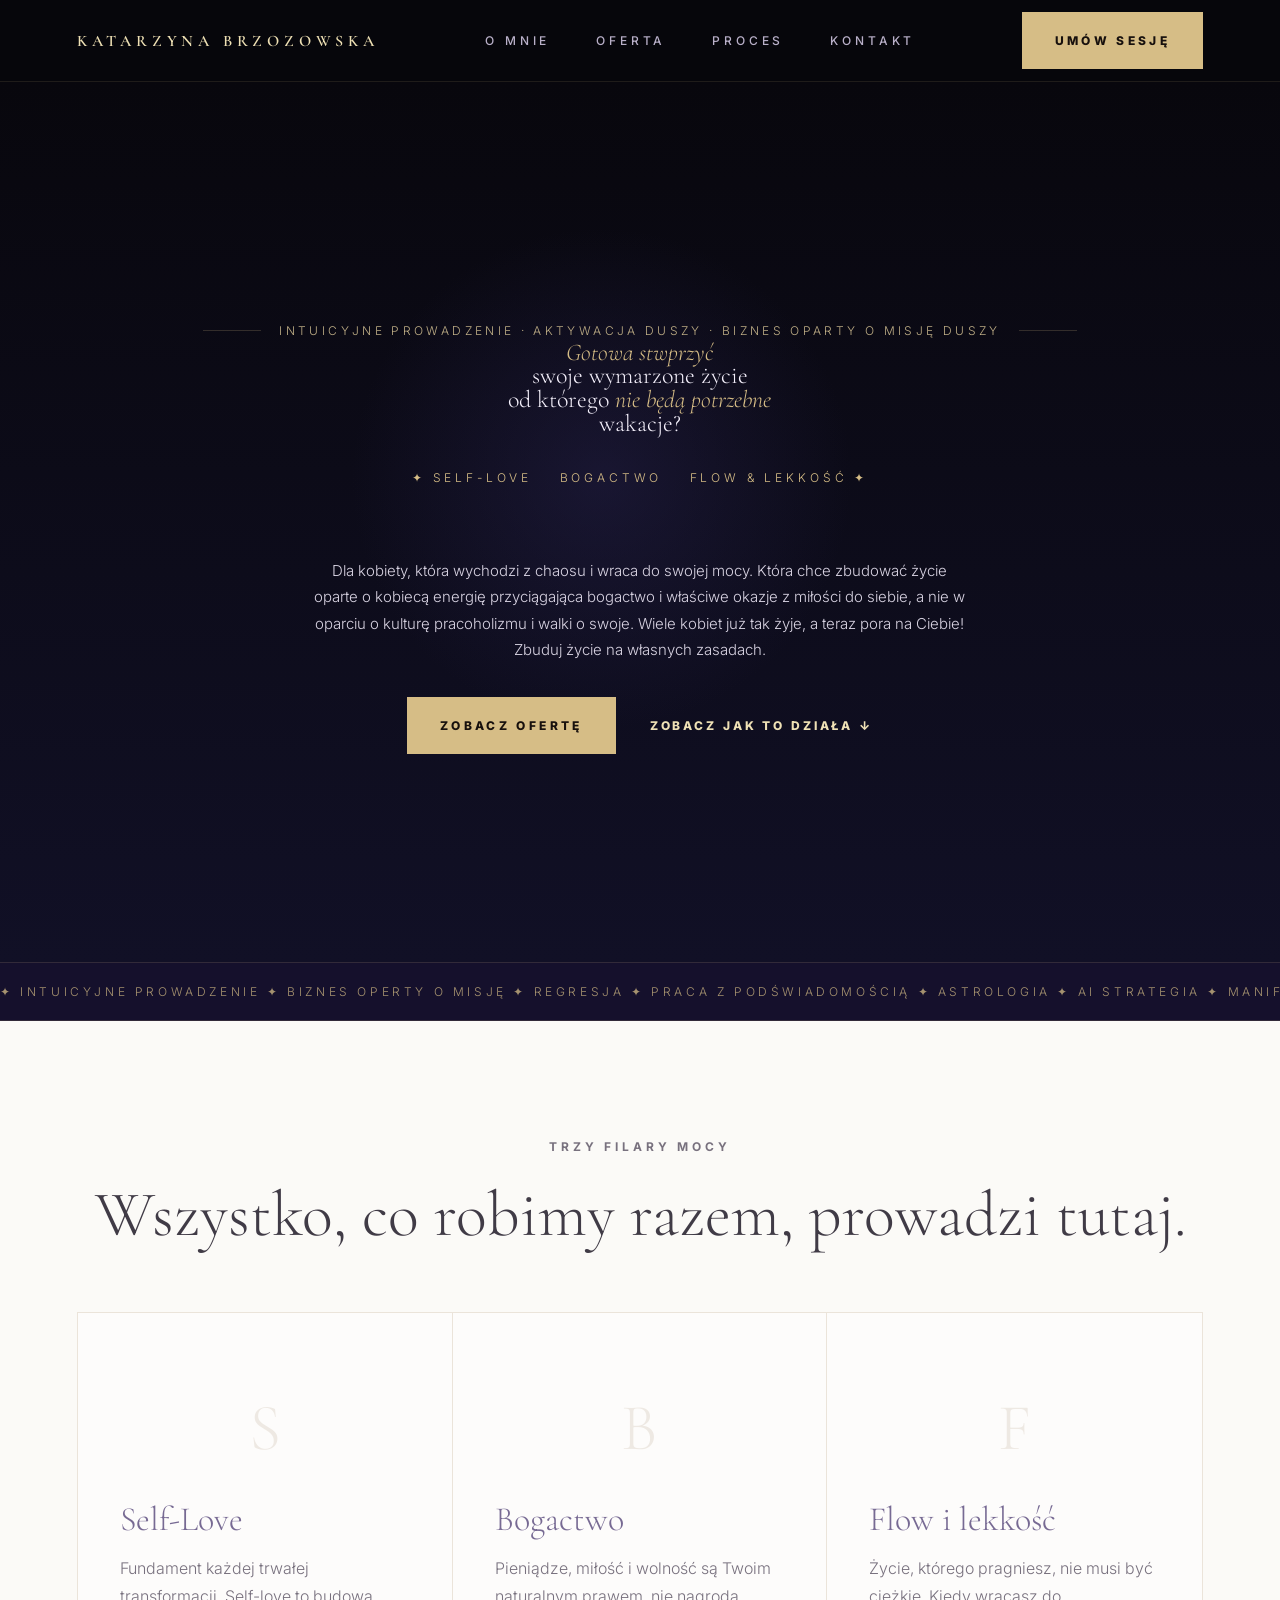
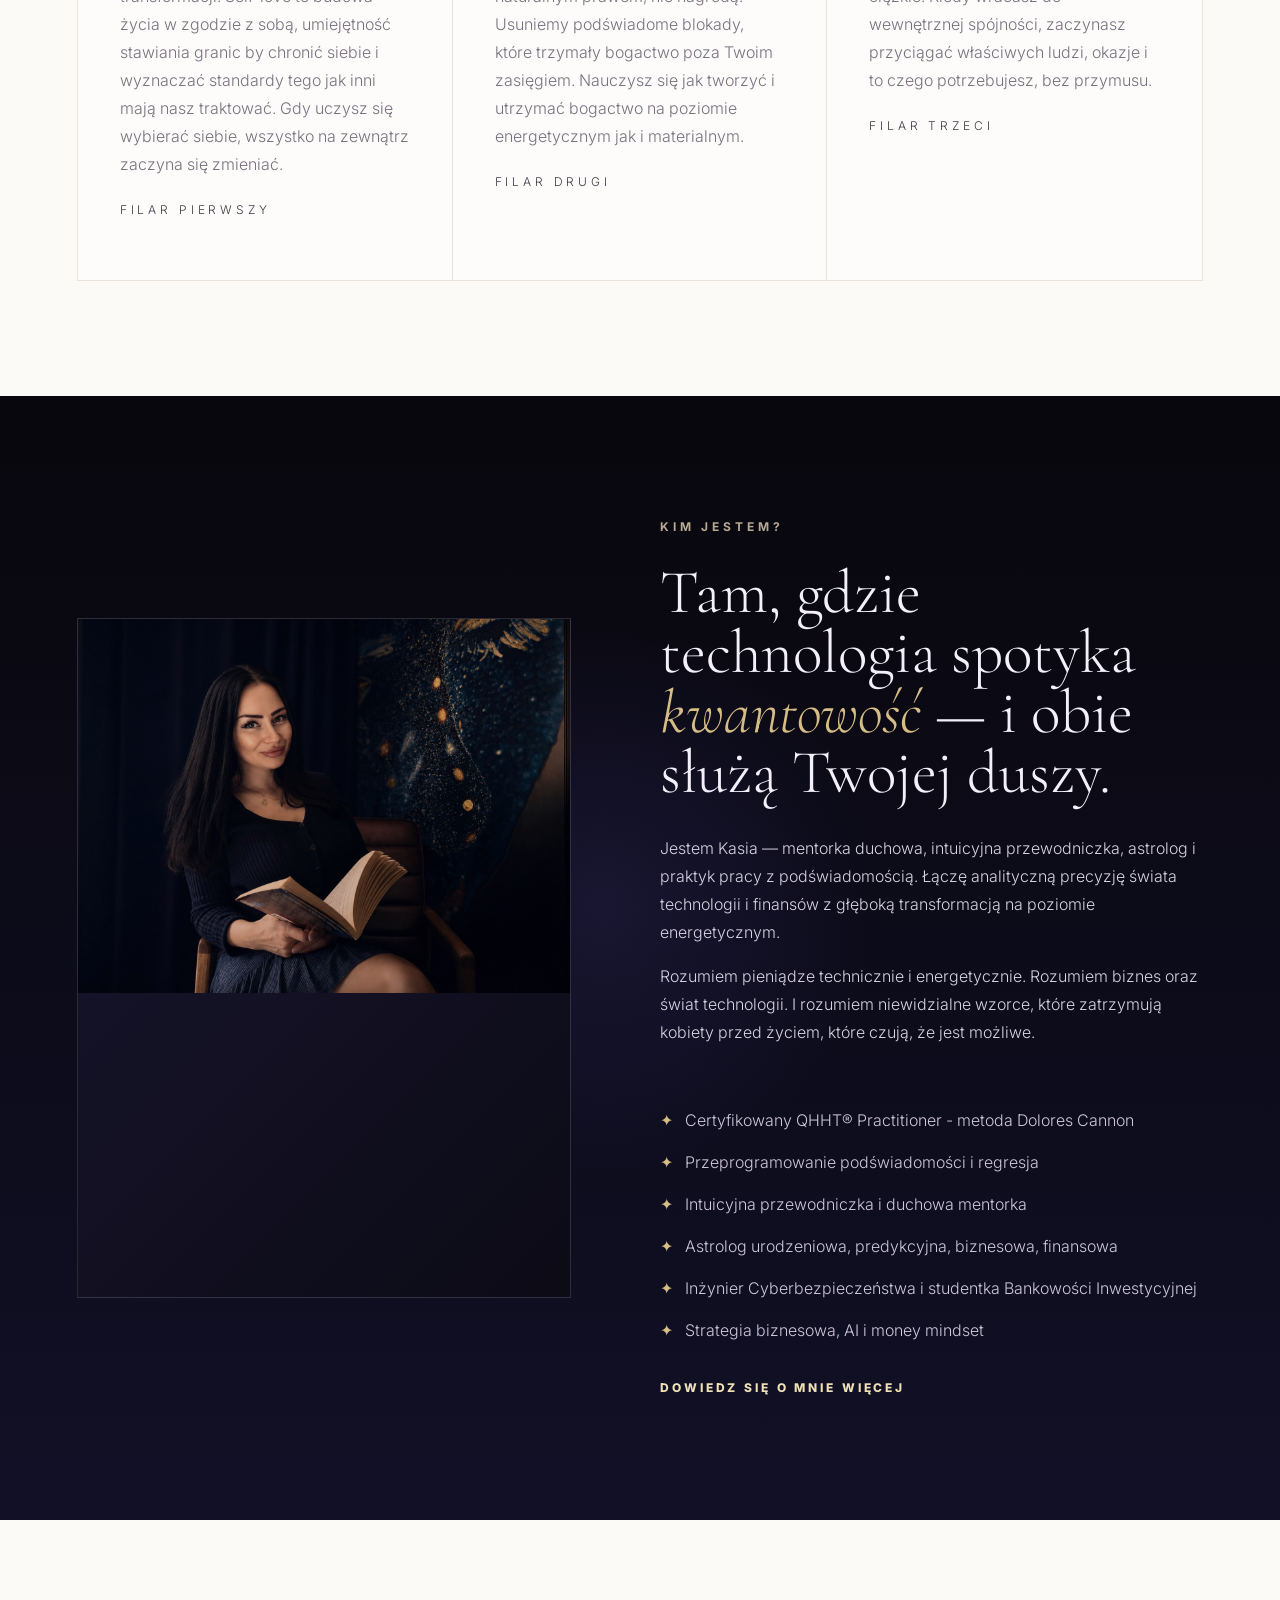
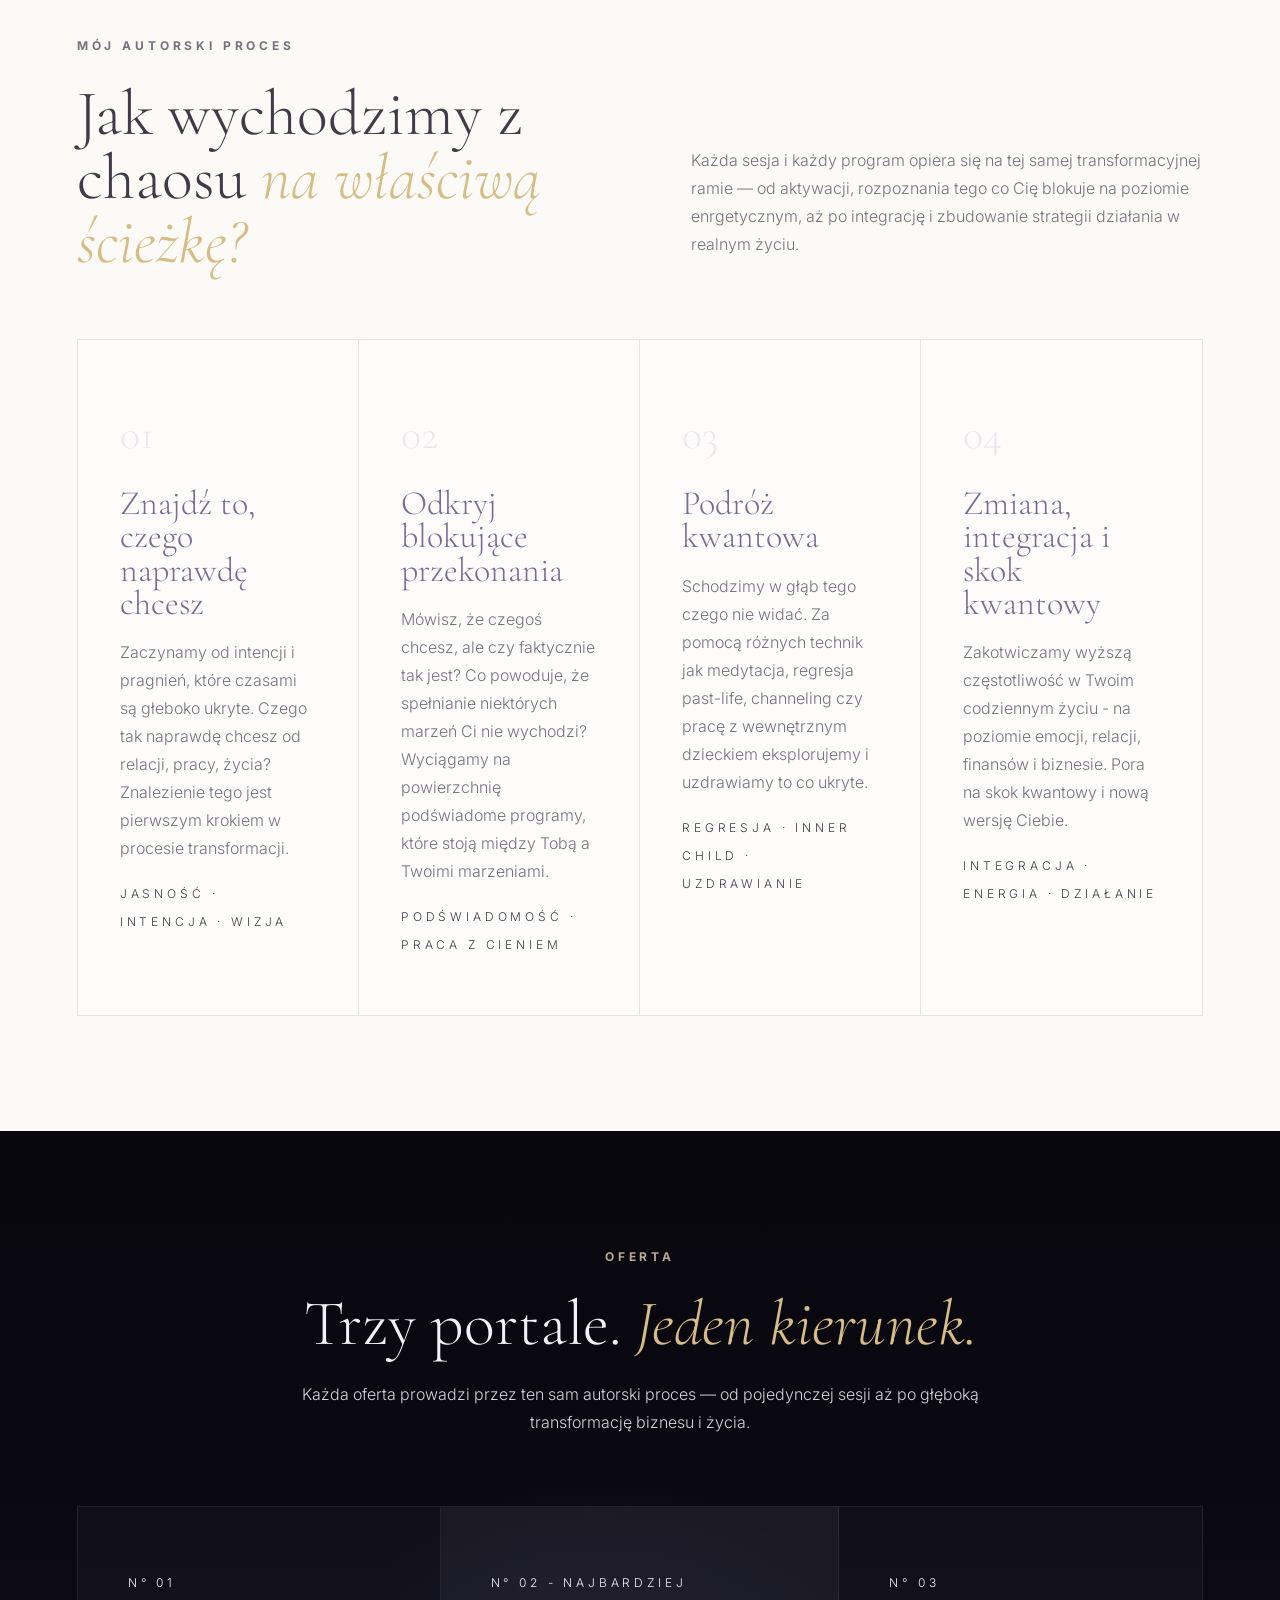
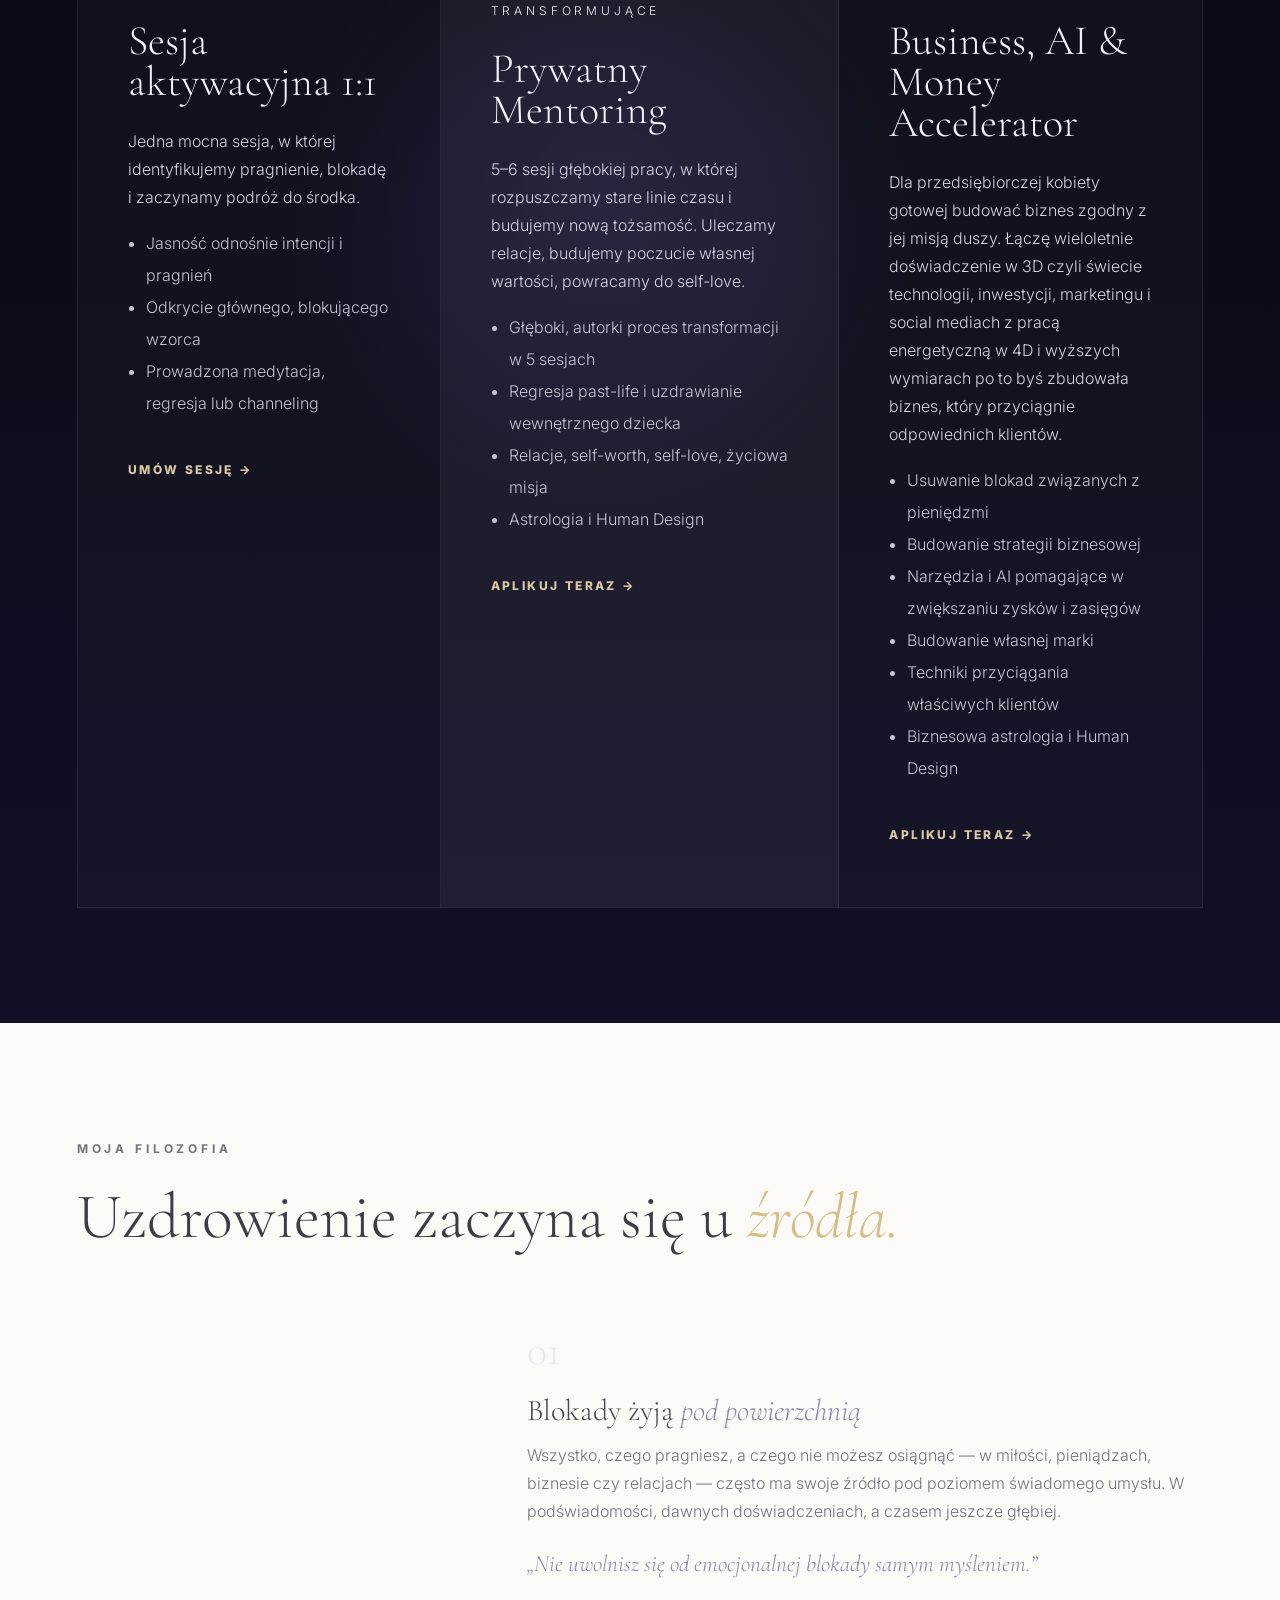
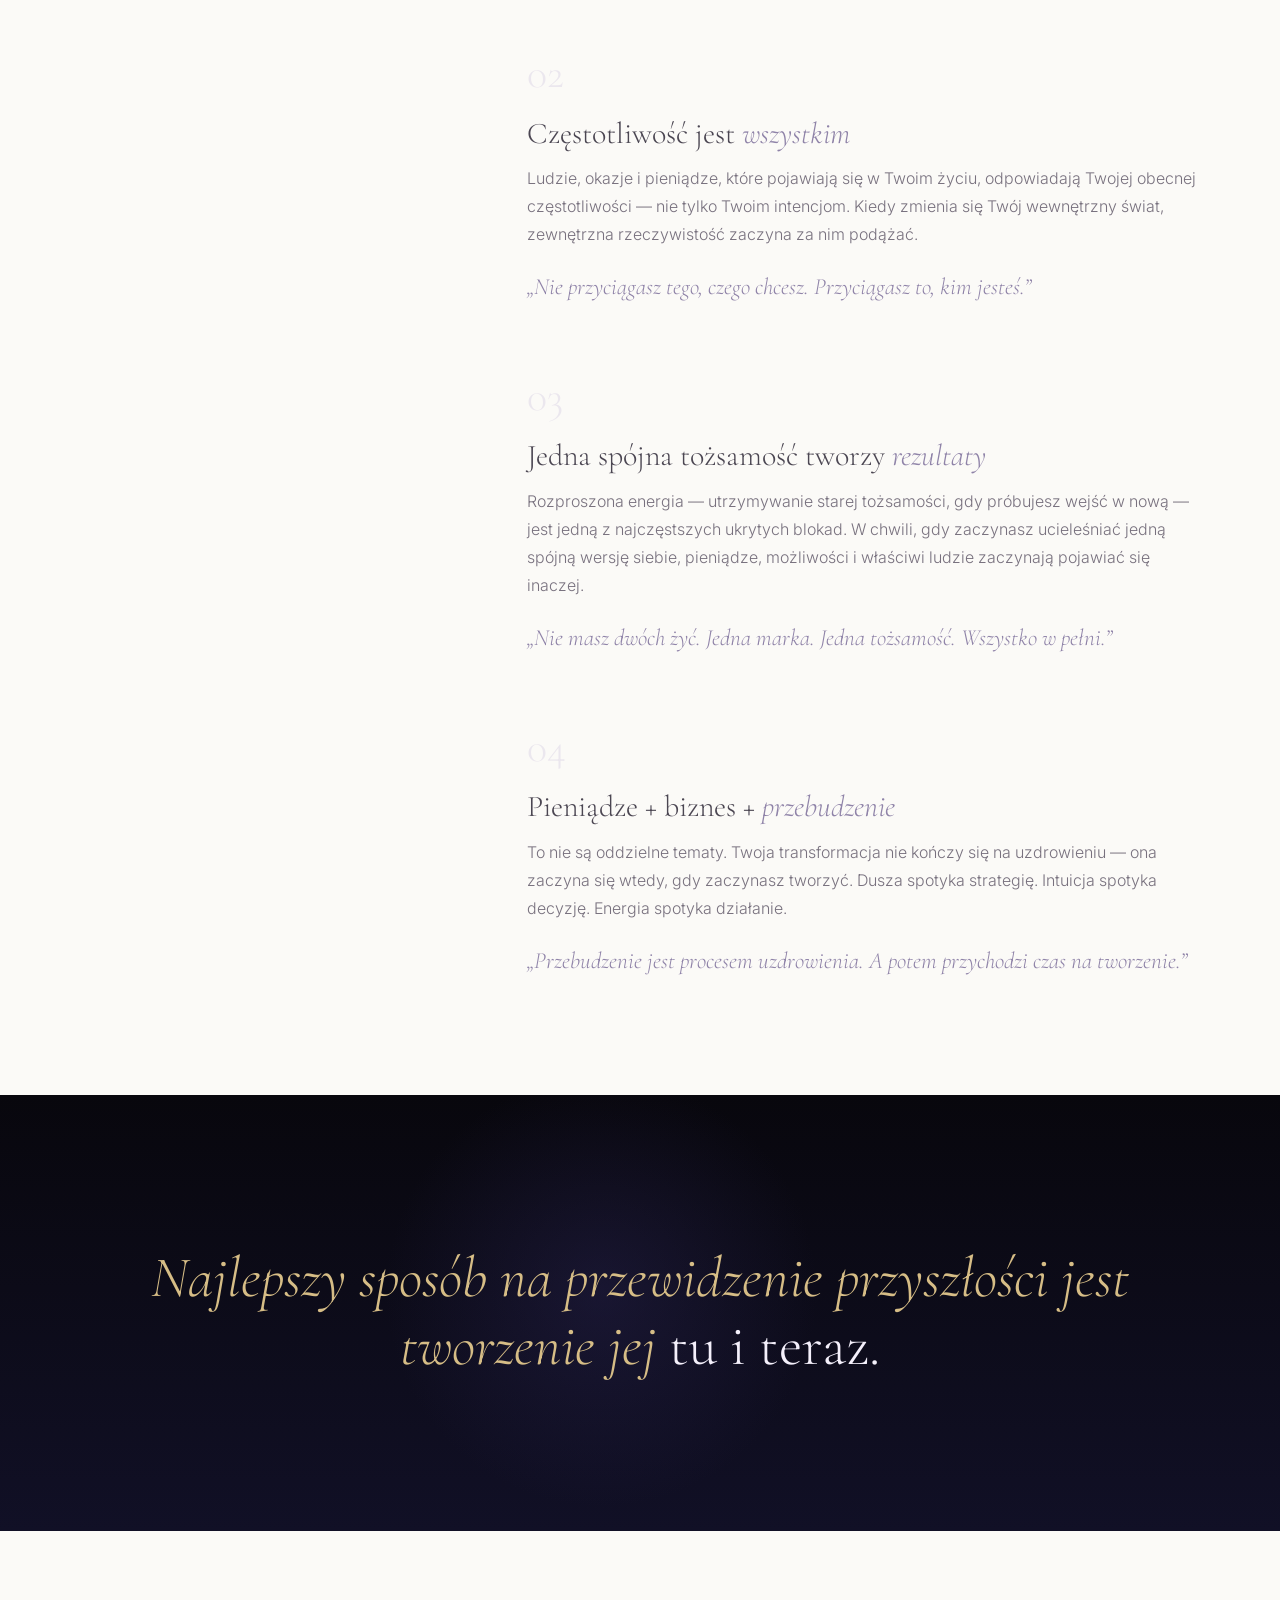
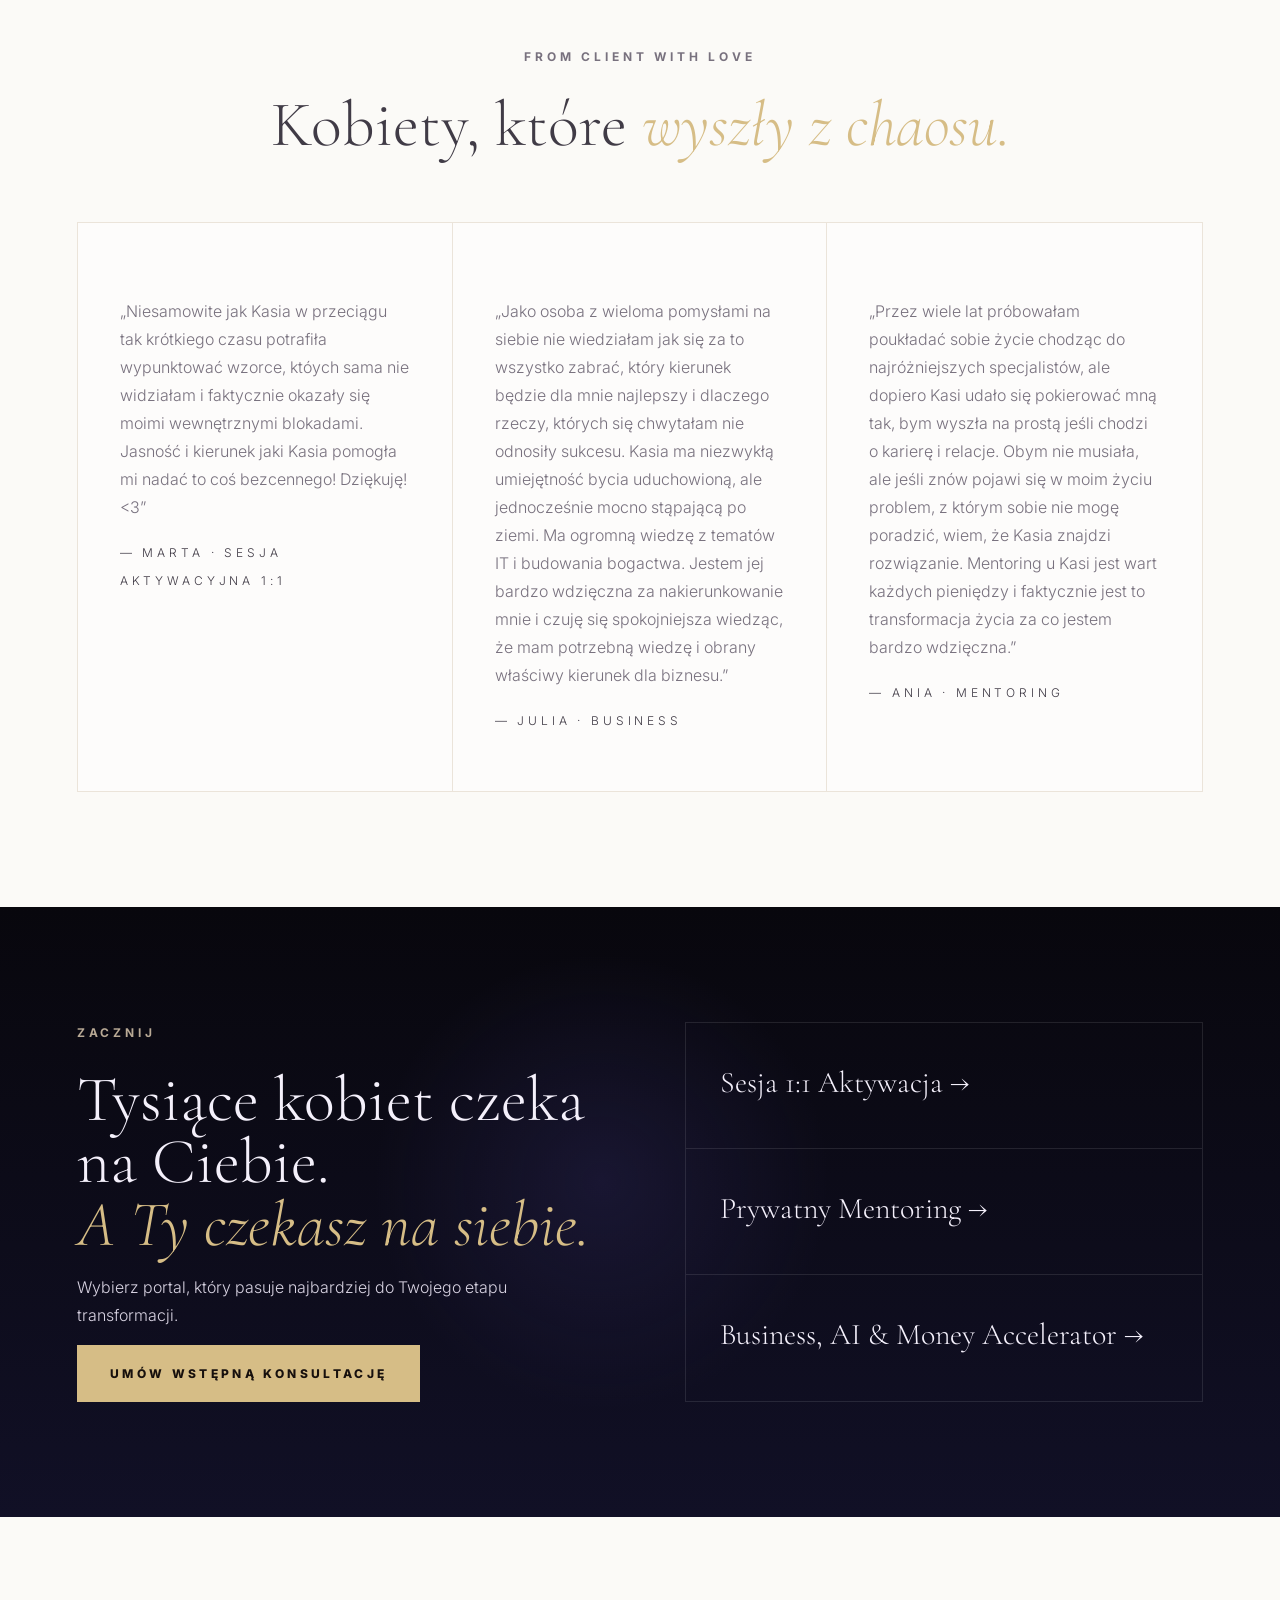
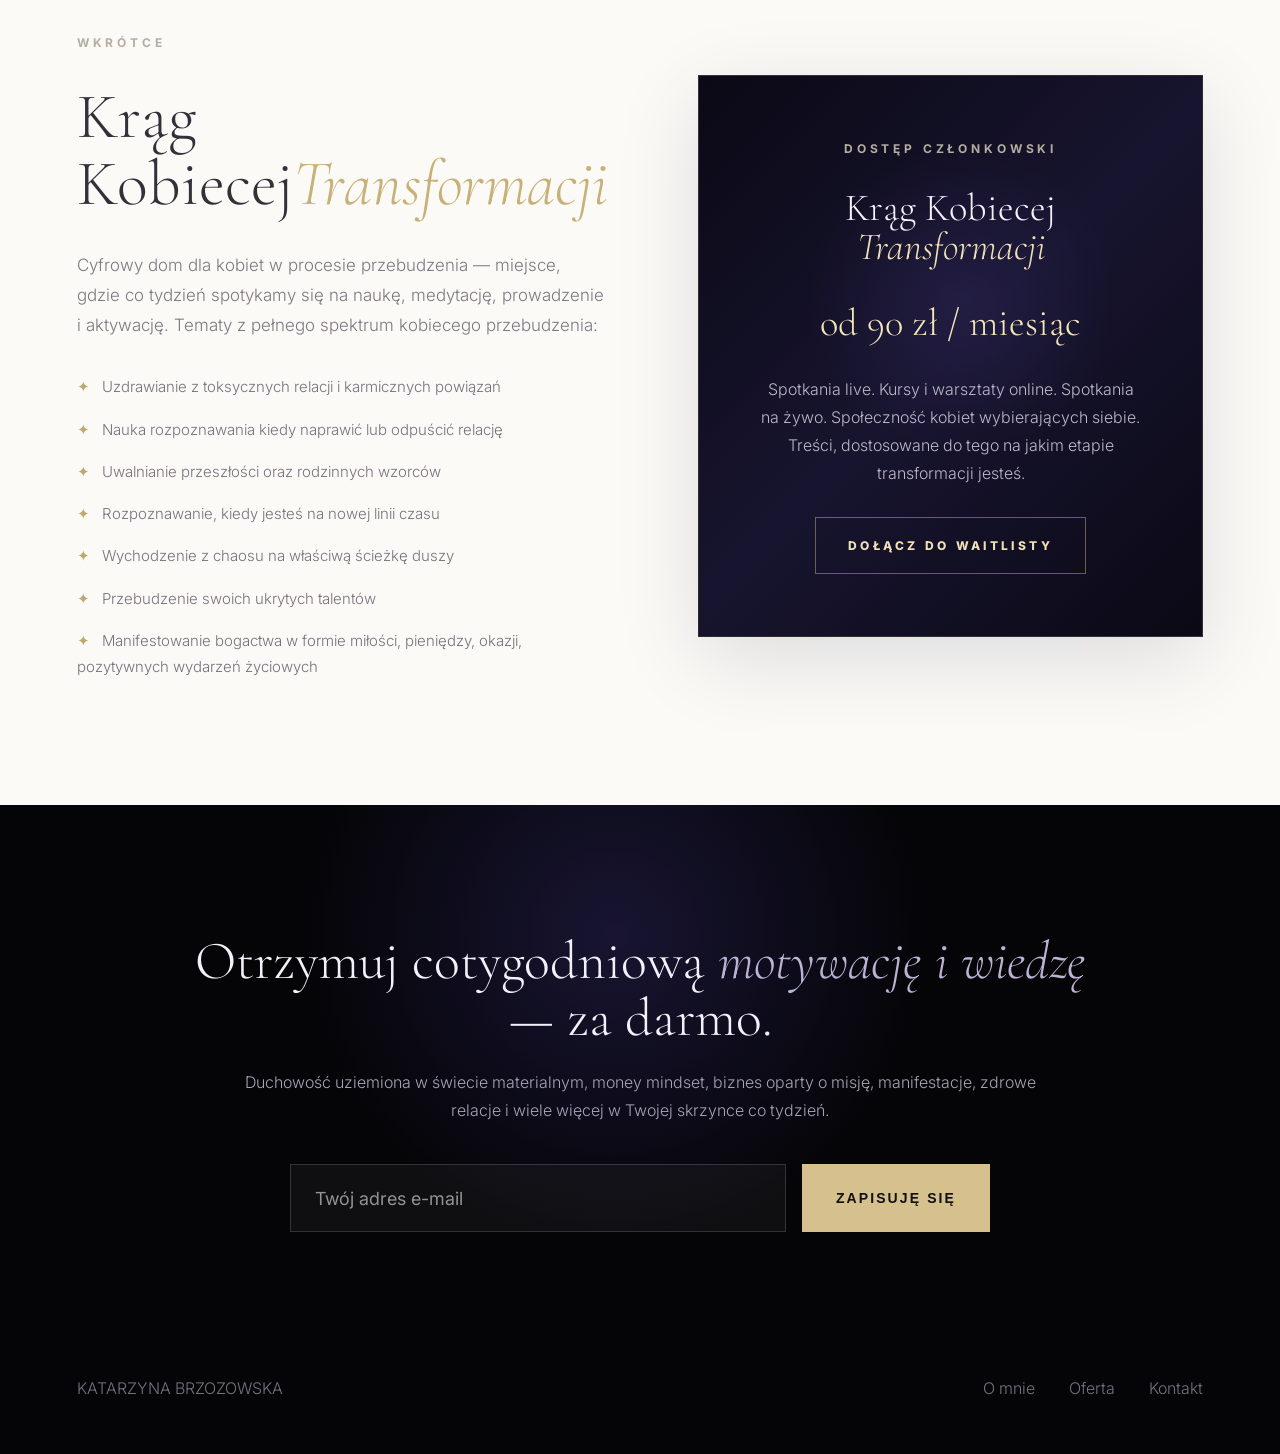
==== commit a0eb647c: "Update index.html" ====
--- a/index.html
+++ b/index.html
@@ -26,7 +26,7 @@
     <section class="hero section-dark">
       <div>
         <div class="eyebrow-line"><span></span> INTUICYJNE PROWADZENIE · AKTYWACJA DUSZY · BIZNES OPARTY O MISJĘ DUSZY <span></span></div>
-        <h1><em>Przyciągam kobiety</em><br>gotowe zamanifestować<br>swoje <i>wymarzone życie</i><br>oparte o kobiecą energię, która przyciąga, nie goni.</h1>
+        <h2><em>Gotowa stwprzyć</em><br>swoje wymarzone życie<br>od którego <i>nie będą potrzebne</i><br>wakacje?</h2>
         <p class="small-tags">✦ SELF-LOVE &nbsp;&nbsp; BOGACTWO &nbsp;&nbsp; FLOW & LEKKOŚĆ ✦</p>
         <p class="hero-copy">Dla kobiety, która wychodzi z chaosu i wraca do swojej mocy. Która chce zbudować życie oparte o kobiecą energię przyciągająca bogactwo i właściwe okazje z miłości do siebie, a nie w oparciu o kulturę pracoholizmu i walki o swoje. Wiele kobiet już tak żyje, a teraz pora na Ciebie! Zbuduj życie na własnych zasadach.</p>
         <div class="hero-actions">
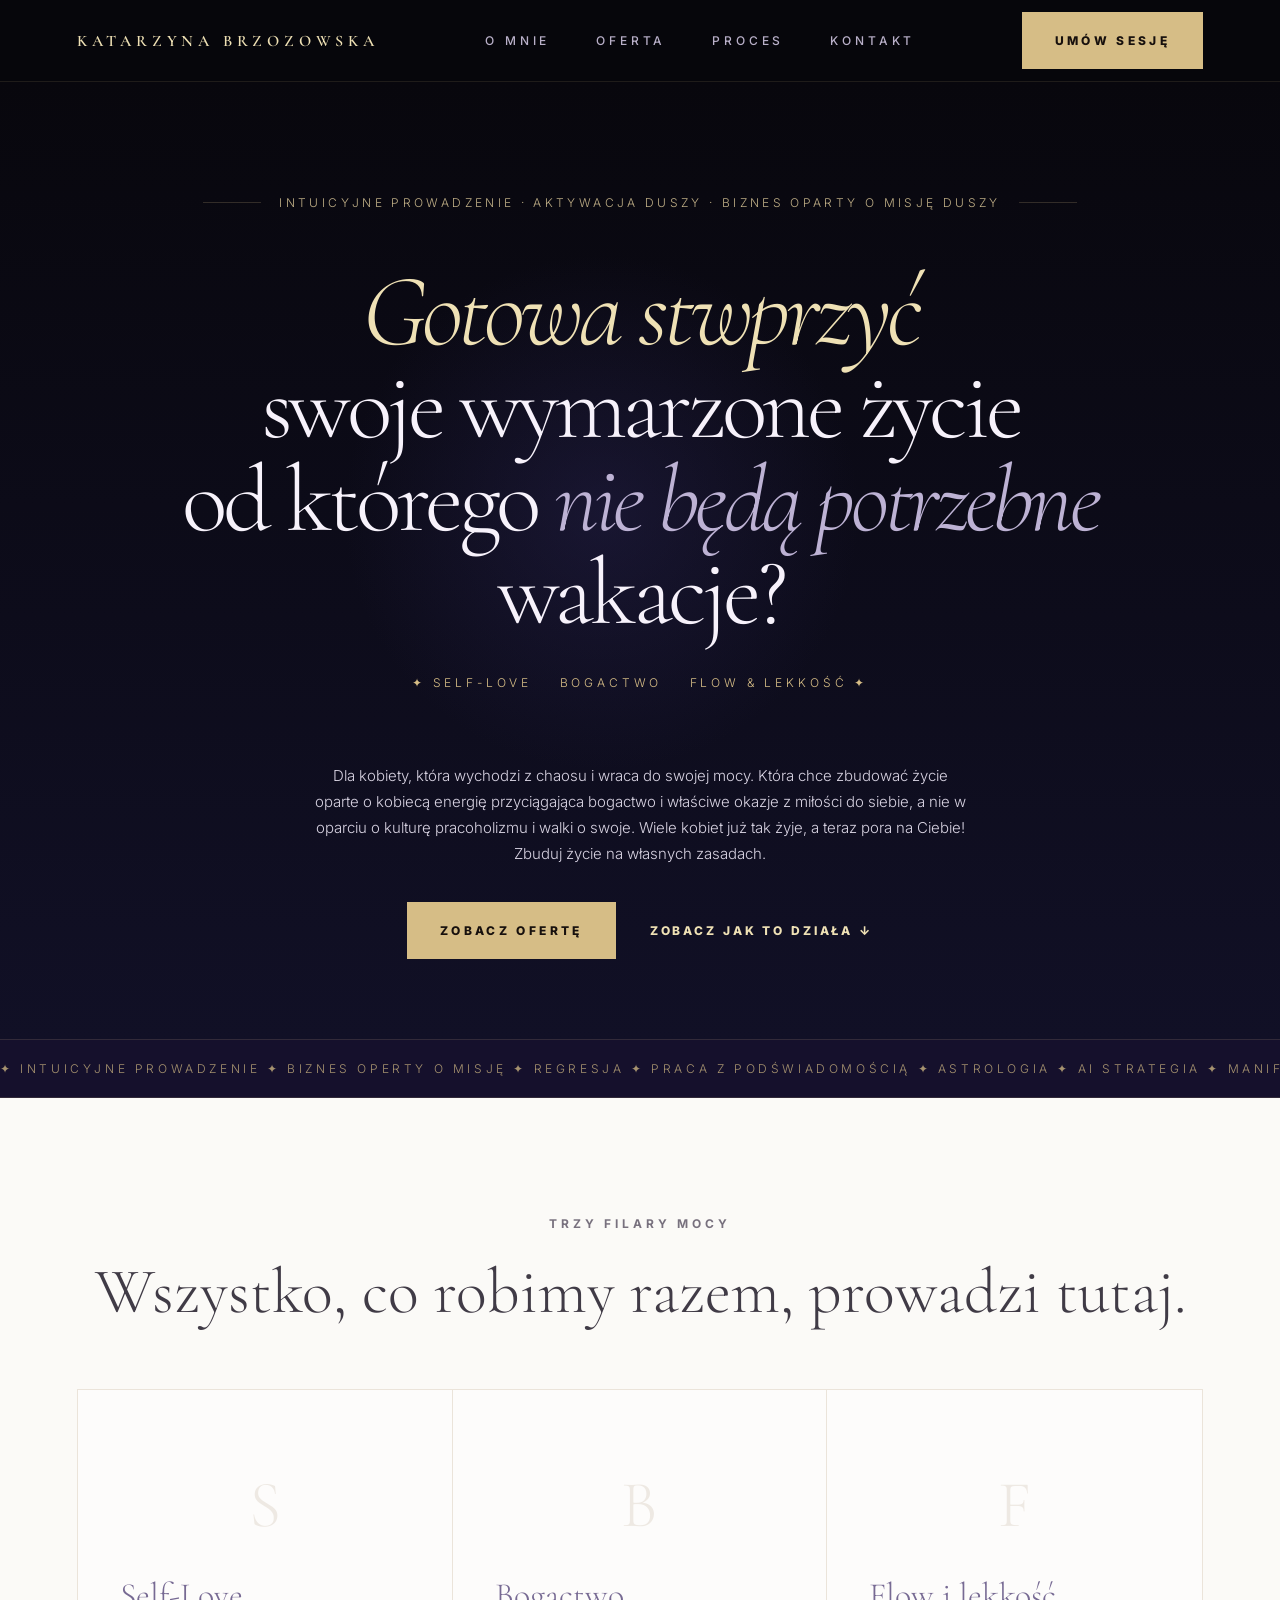
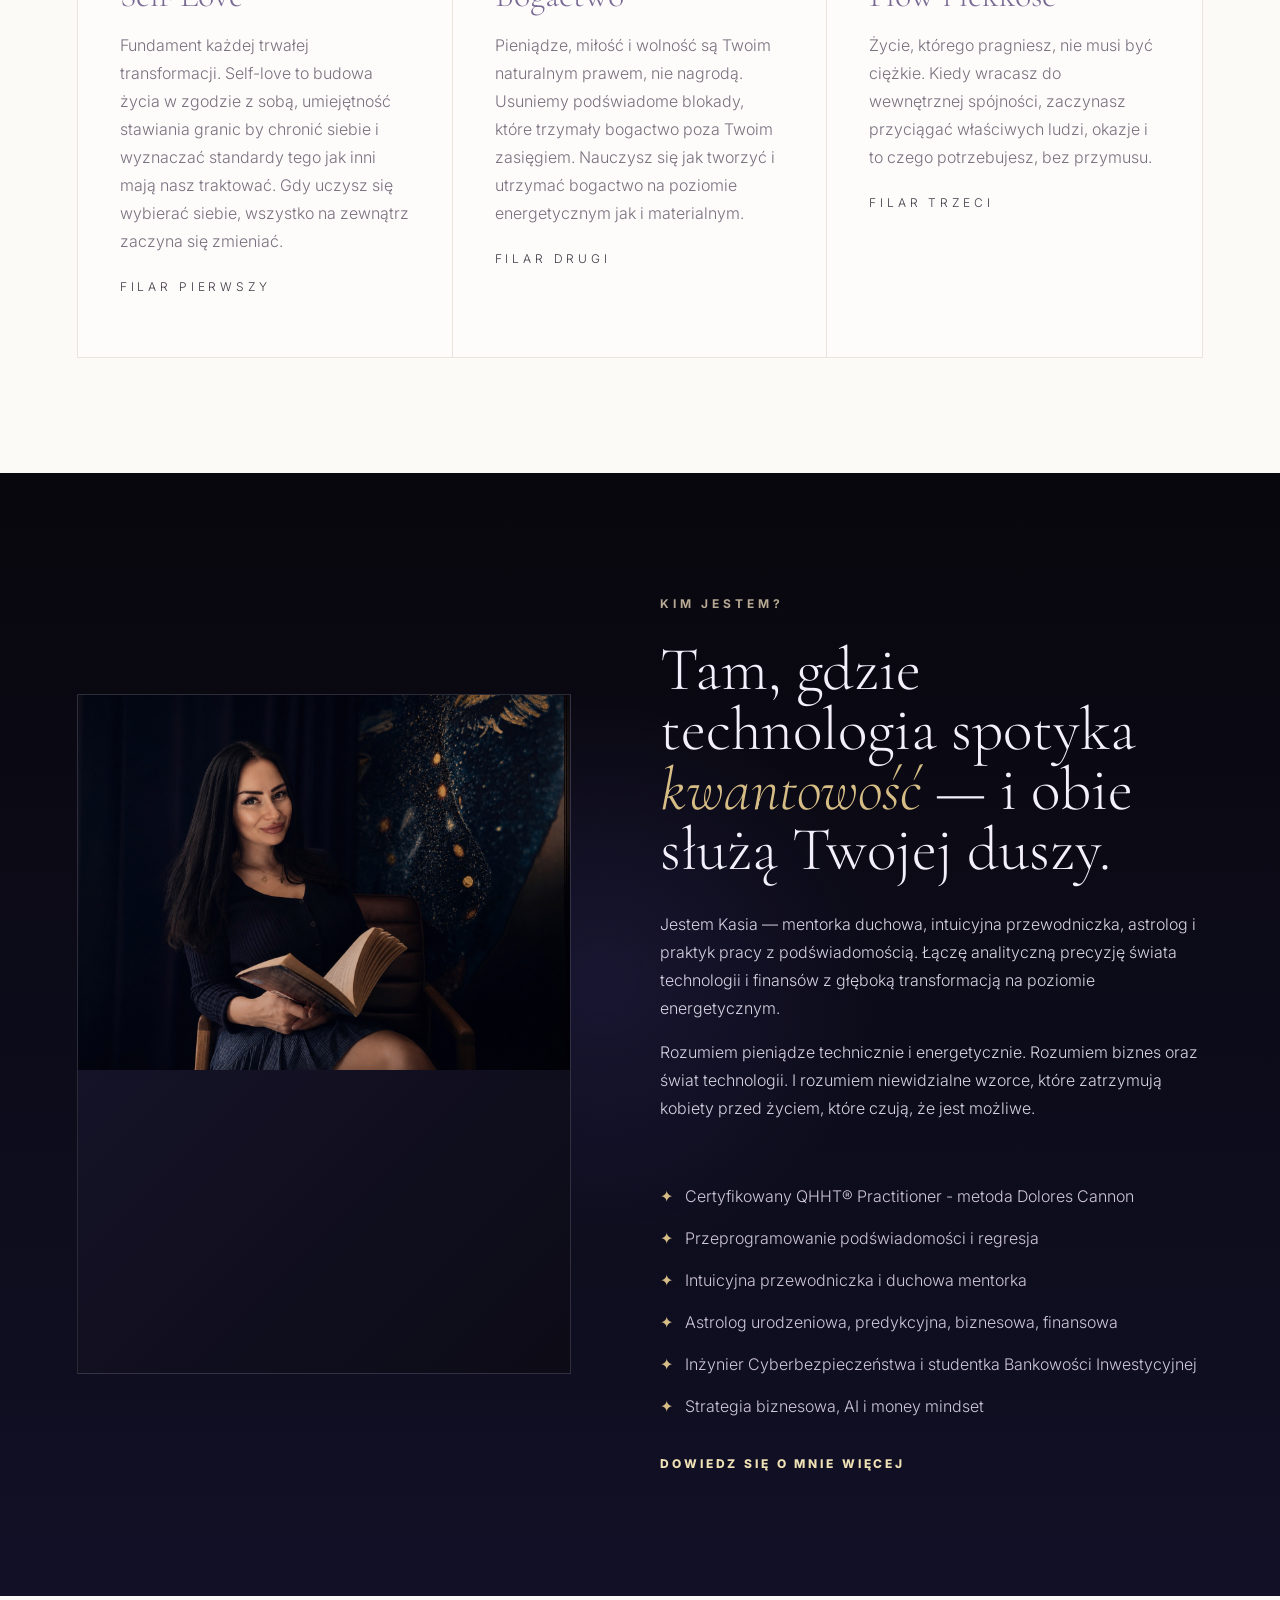
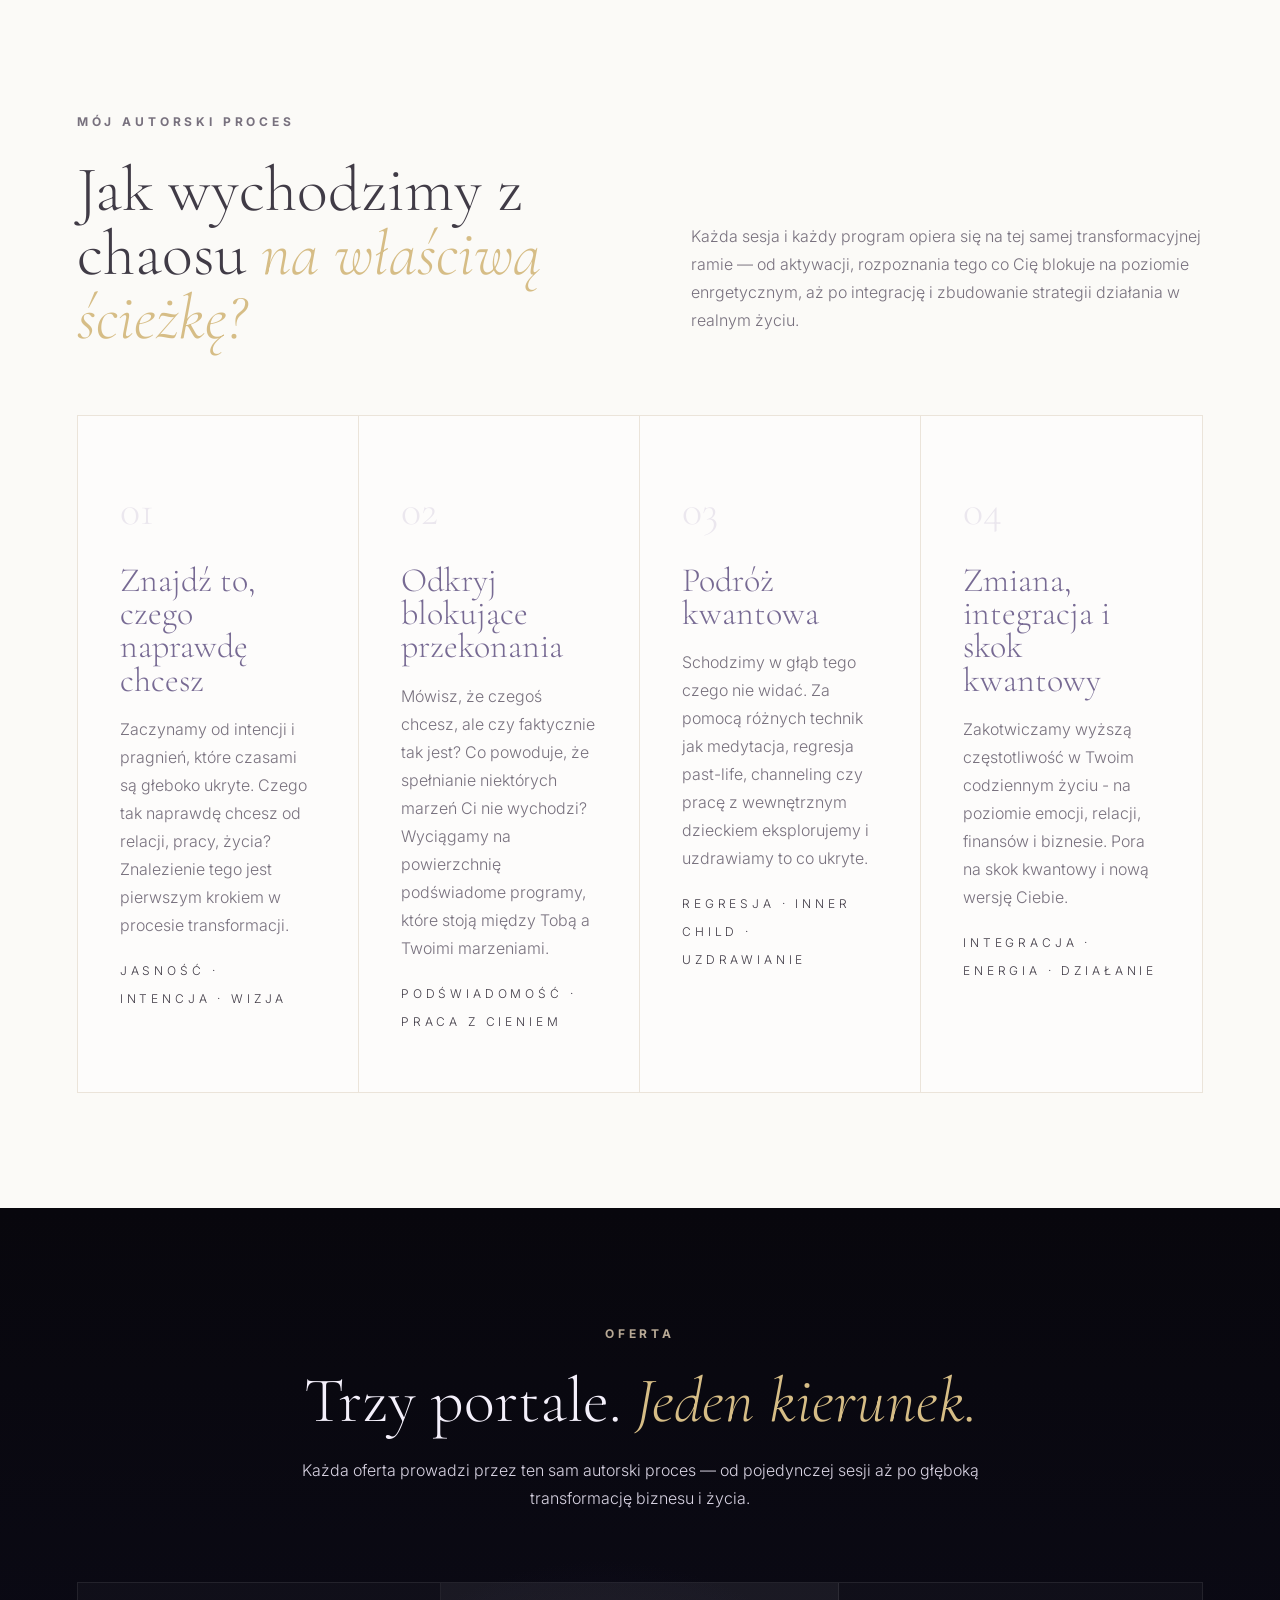
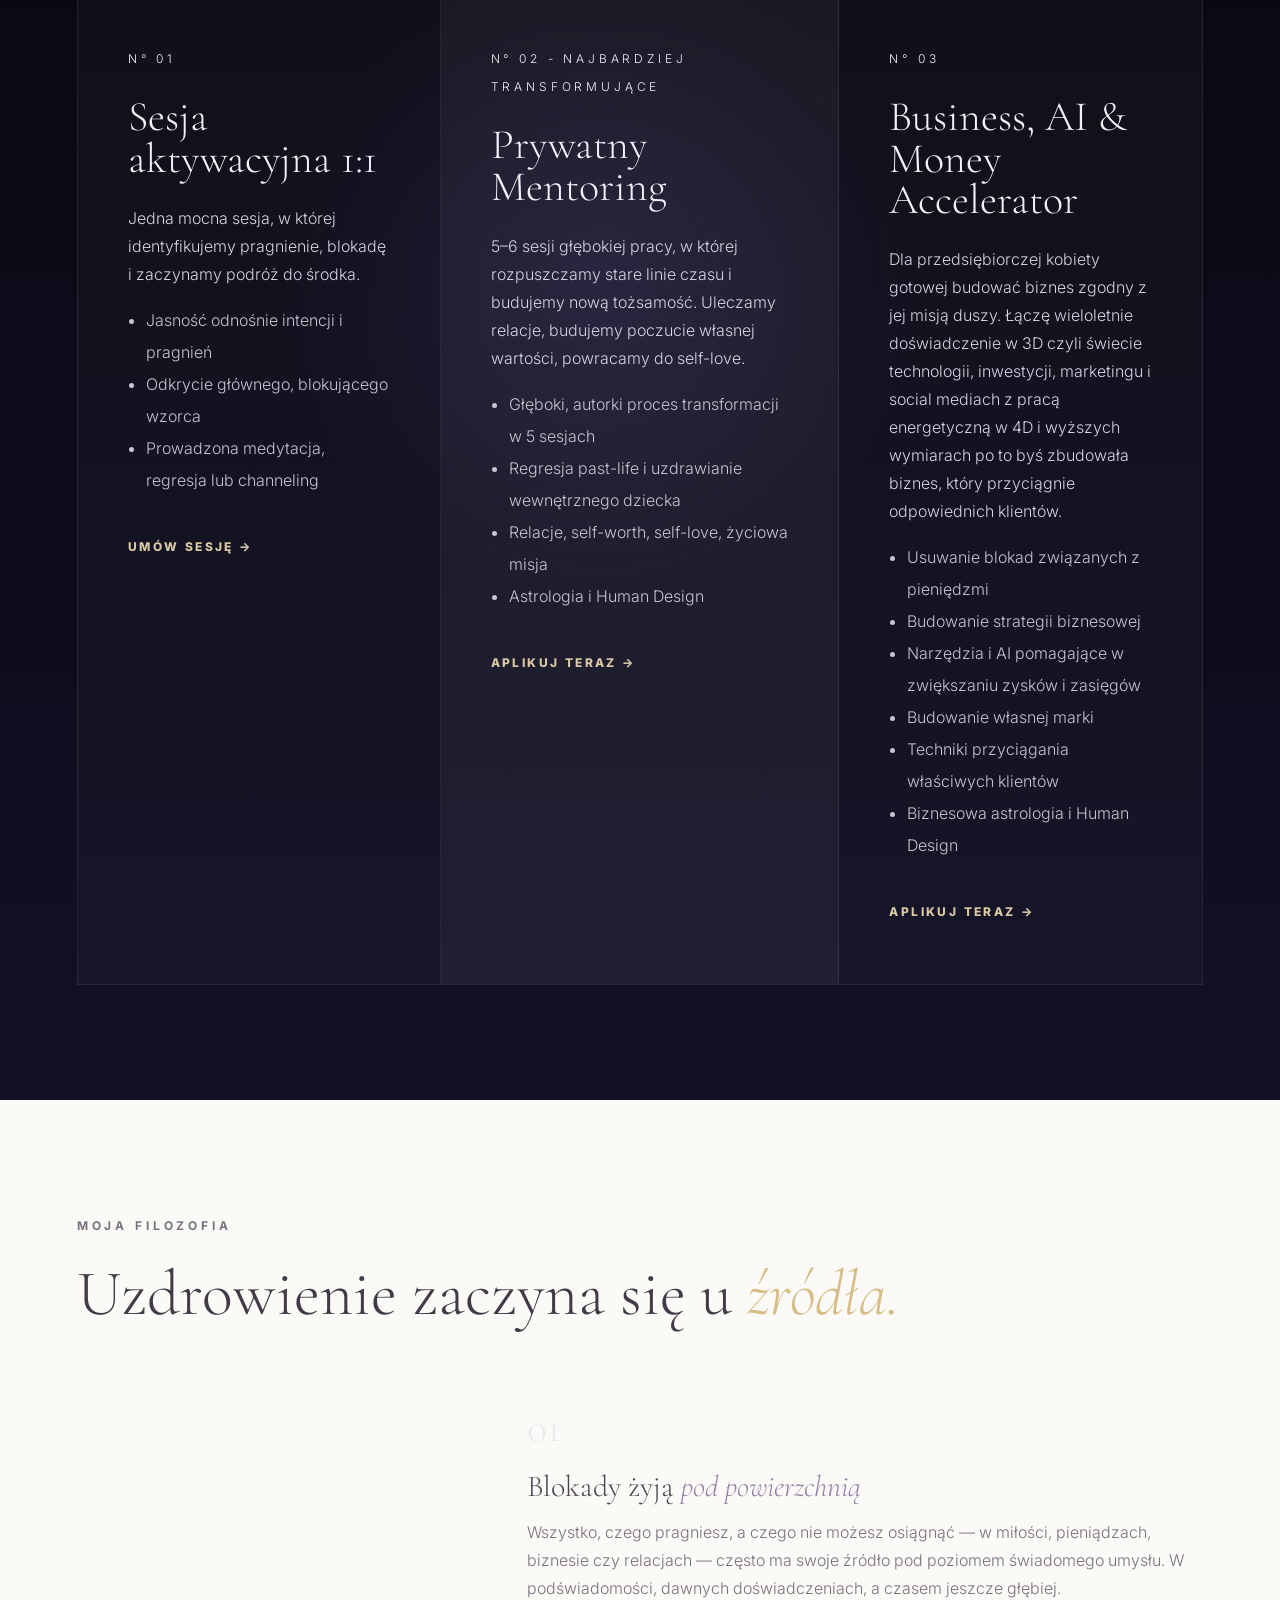
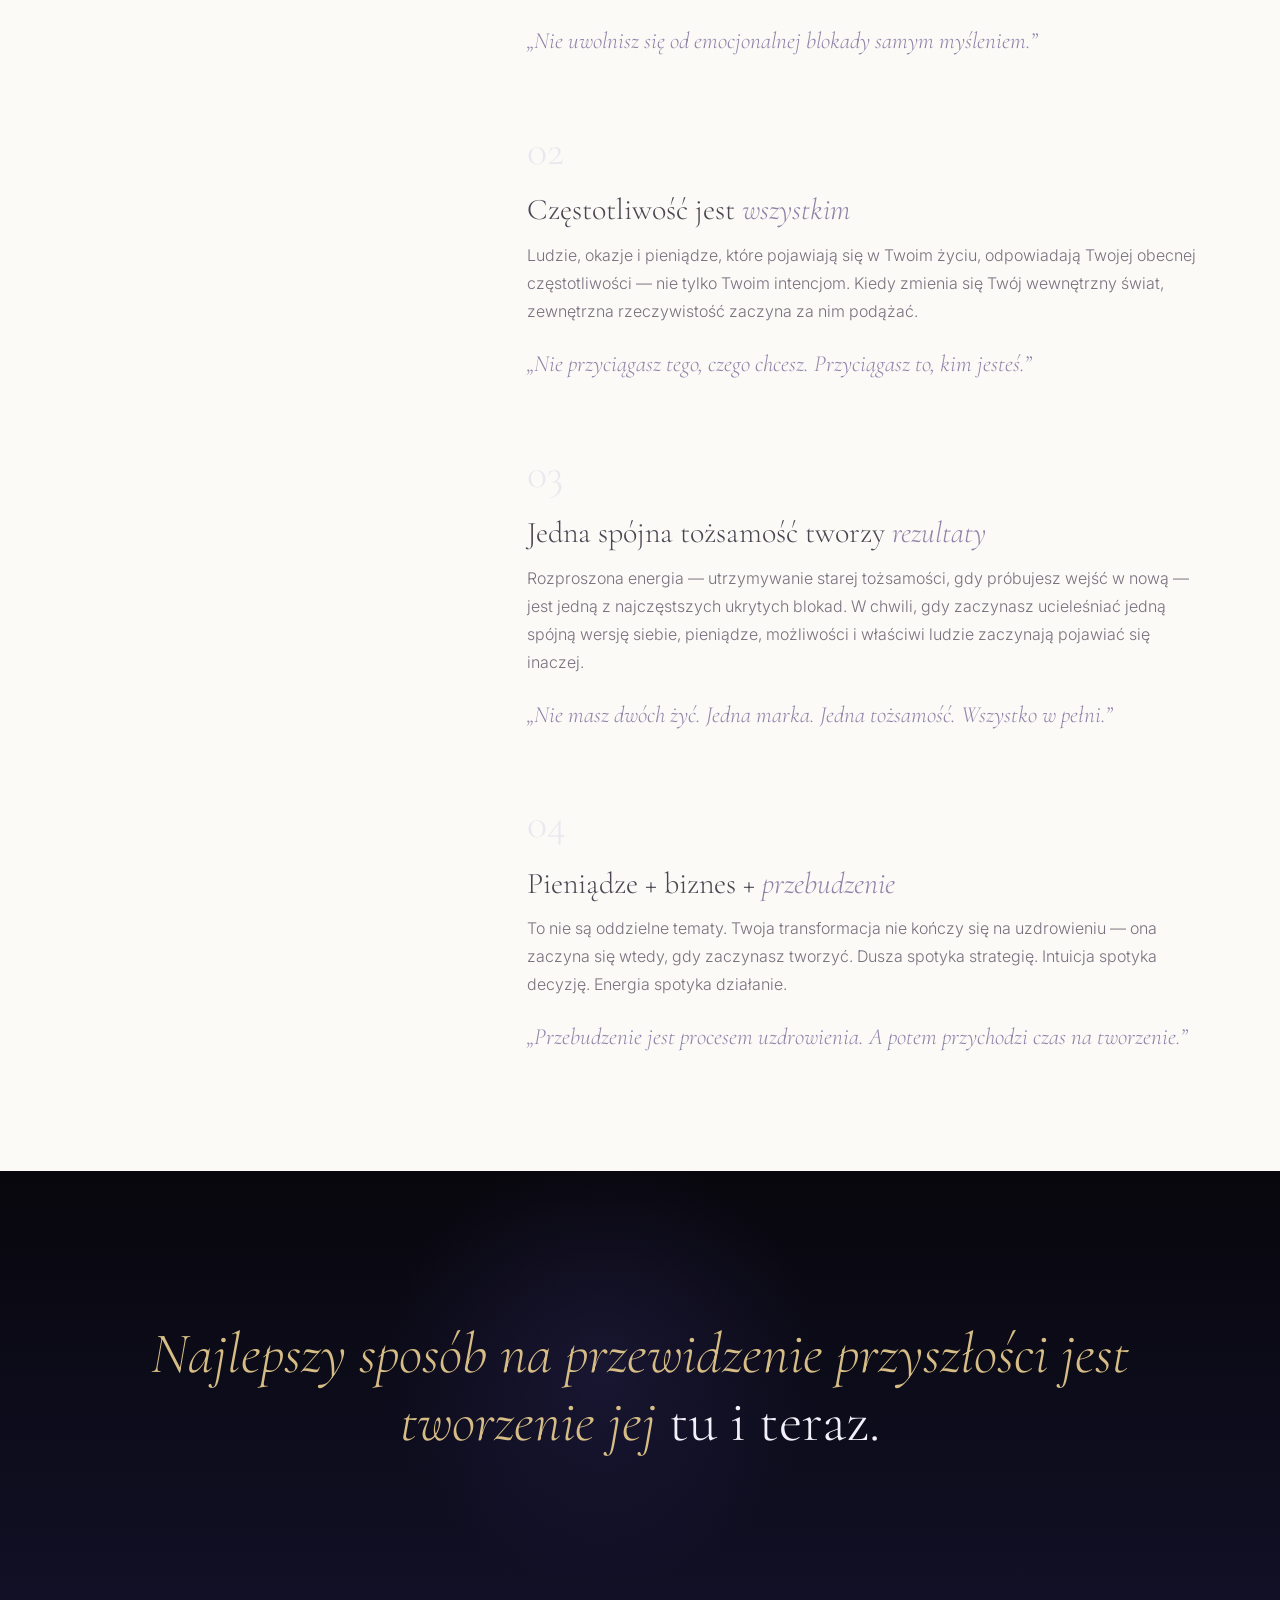
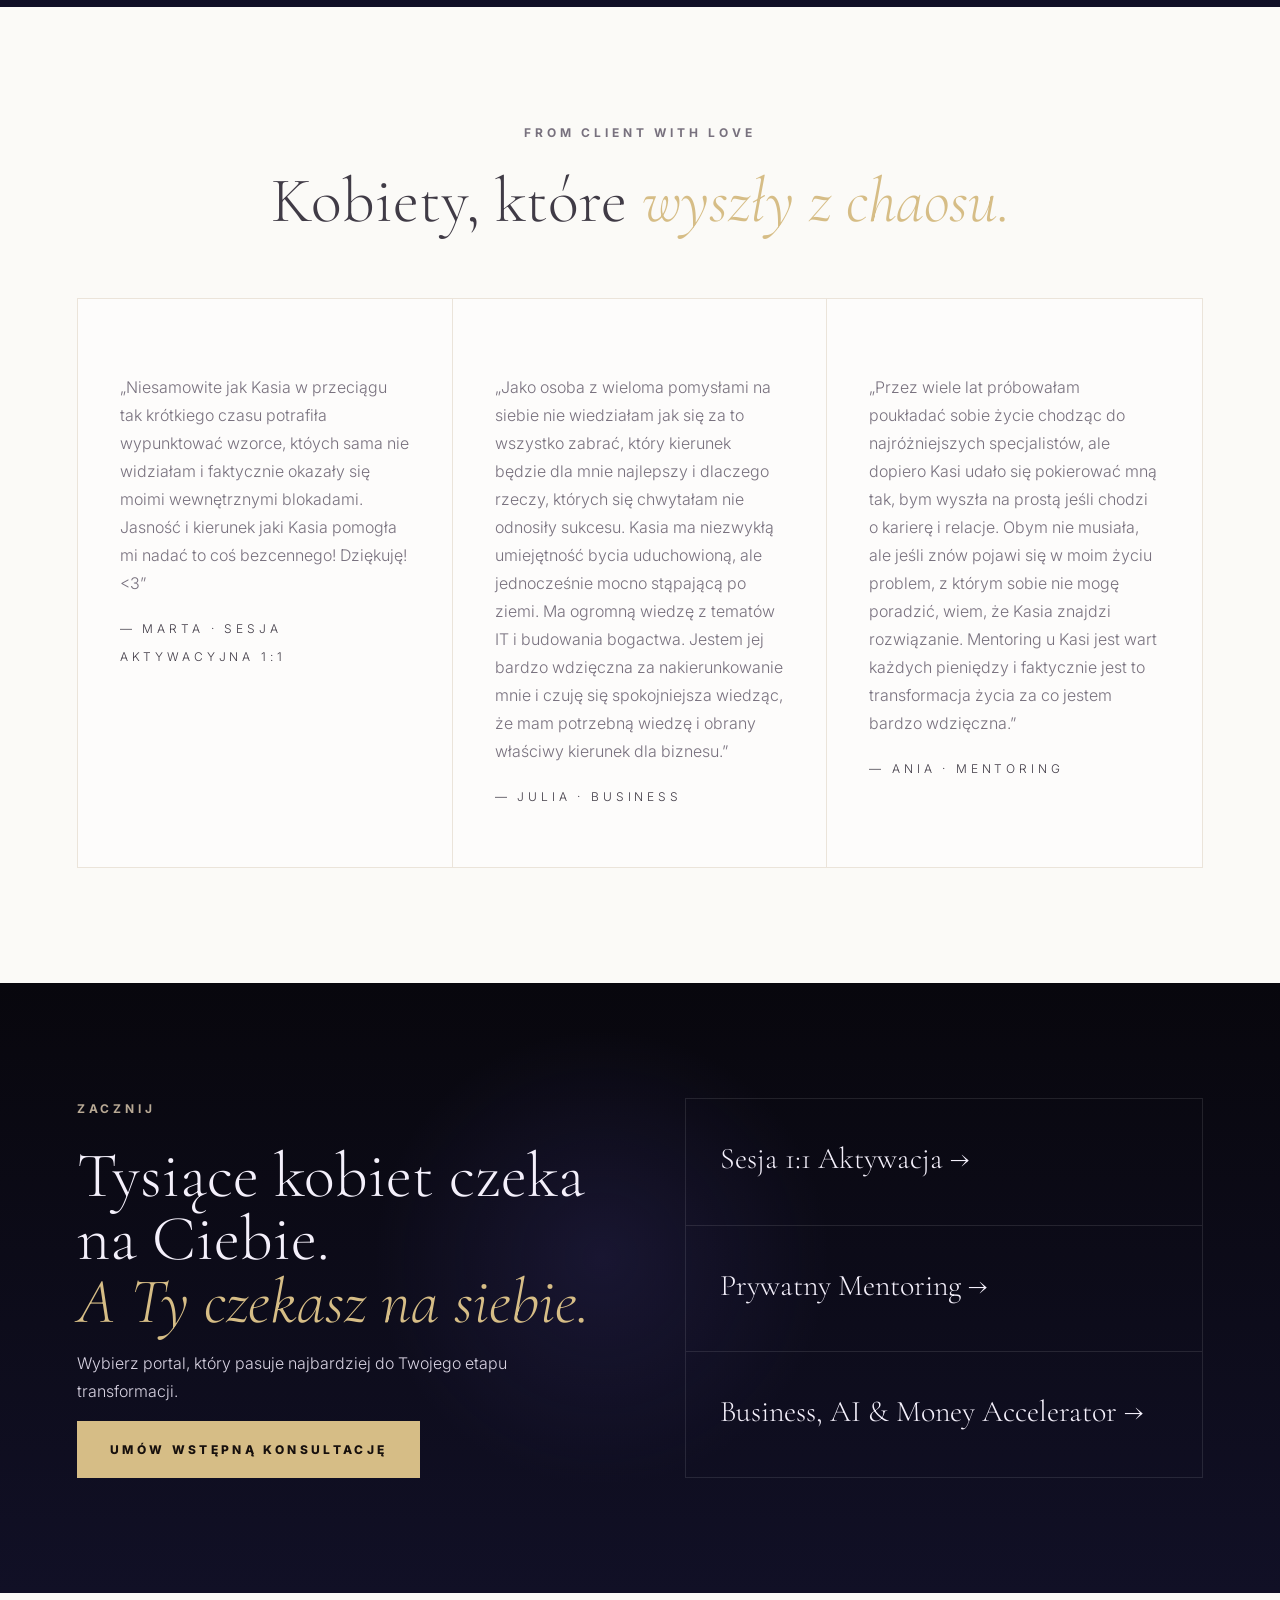
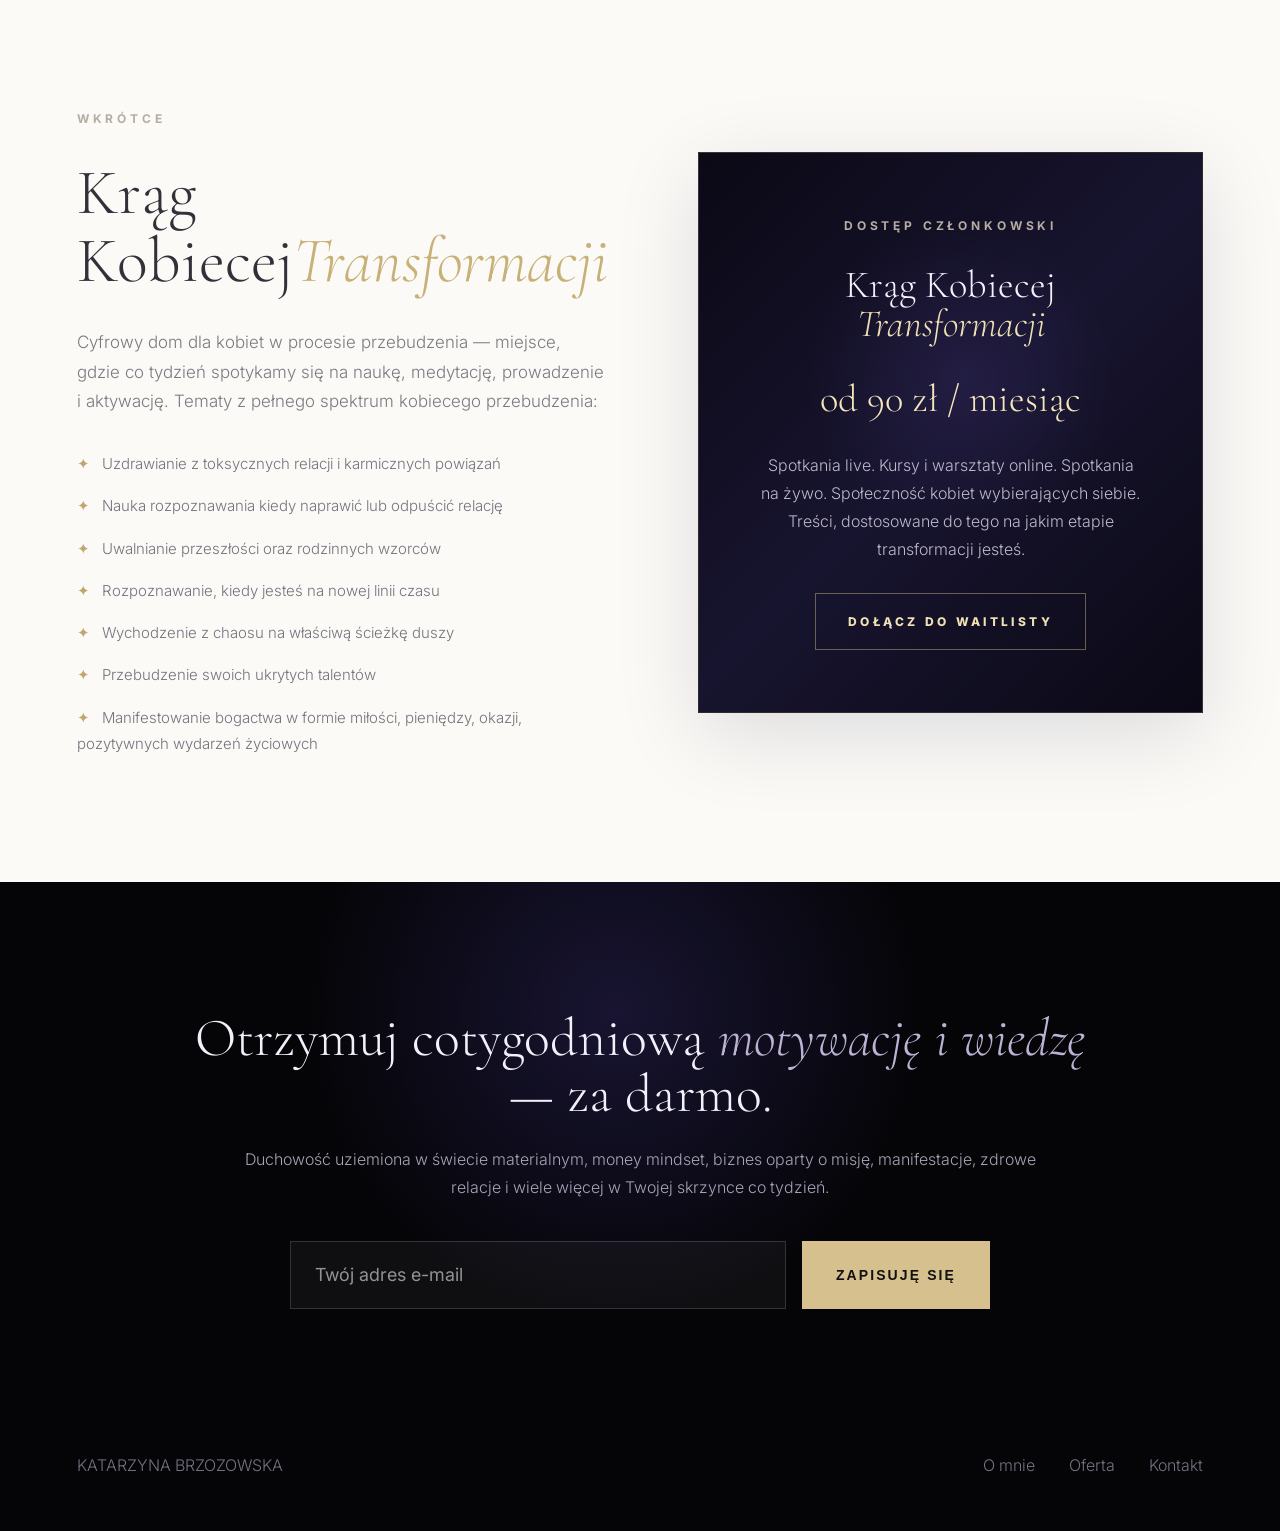
==== commit 9f4fe079: "Update index.html" ====
--- a/index.html
+++ b/index.html
@@ -26,7 +26,7 @@
     <section class="hero section-dark">
       <div>
         <div class="eyebrow-line"><span></span> INTUICYJNE PROWADZENIE · AKTYWACJA DUSZY · BIZNES OPARTY O MISJĘ DUSZY <span></span></div>
-        <h2><em>Gotowa stwprzyć</em><br>swoje wymarzone życie<br>od którego <i>nie będą potrzebne</i><br>wakacje?</h2>
+        <h1><em>Gotowa stwprzyć</em><br>swoje wymarzone życie<br>od którego <i>nie będą potrzebne</i><br>wakacje?</h1>
         <p class="small-tags">✦ SELF-LOVE &nbsp;&nbsp; BOGACTWO &nbsp;&nbsp; FLOW & LEKKOŚĆ ✦</p>
         <p class="hero-copy">Dla kobiety, która wychodzi z chaosu i wraca do swojej mocy. Która chce zbudować życie oparte o kobiecą energię przyciągająca bogactwo i właściwe okazje z miłości do siebie, a nie w oparciu o kulturę pracoholizmu i walki o swoje. Wiele kobiet już tak żyje, a teraz pora na Ciebie! Zbuduj życie na własnych zasadach.</p>
         <div class="hero-actions">
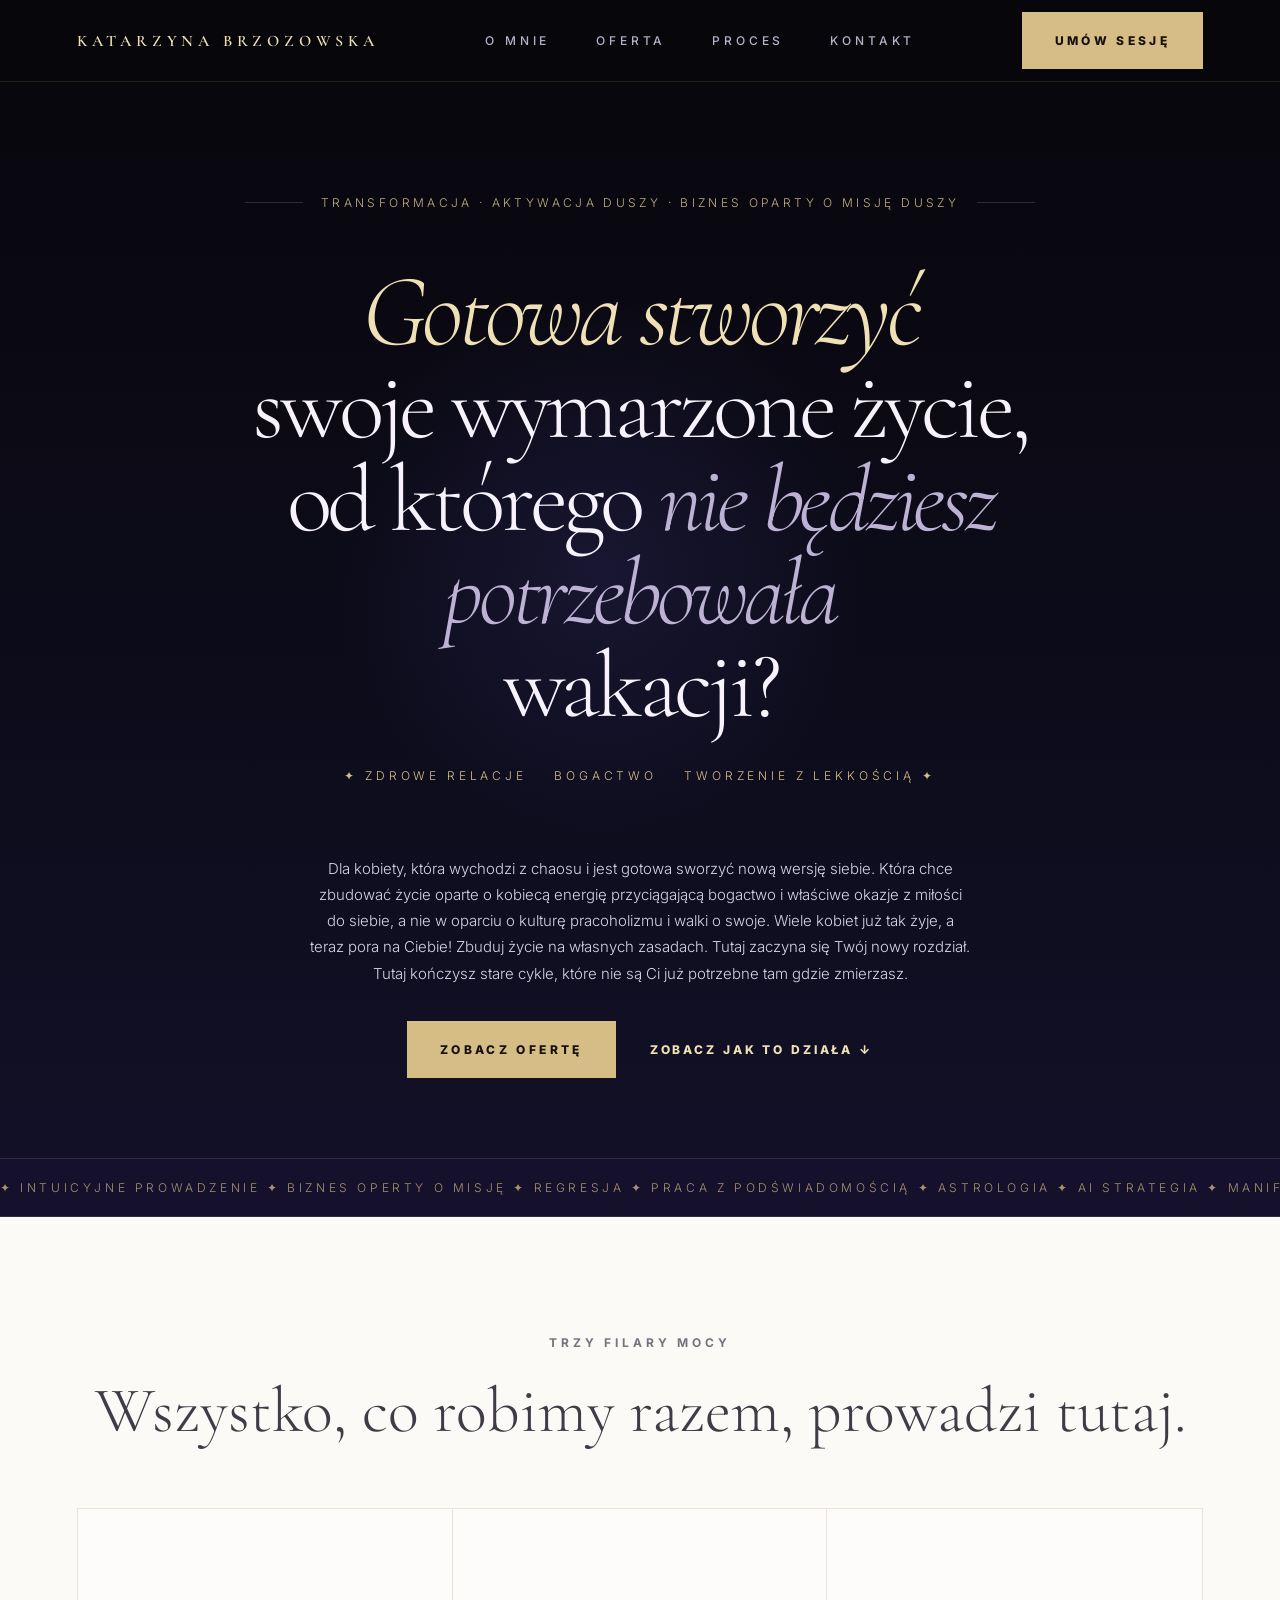
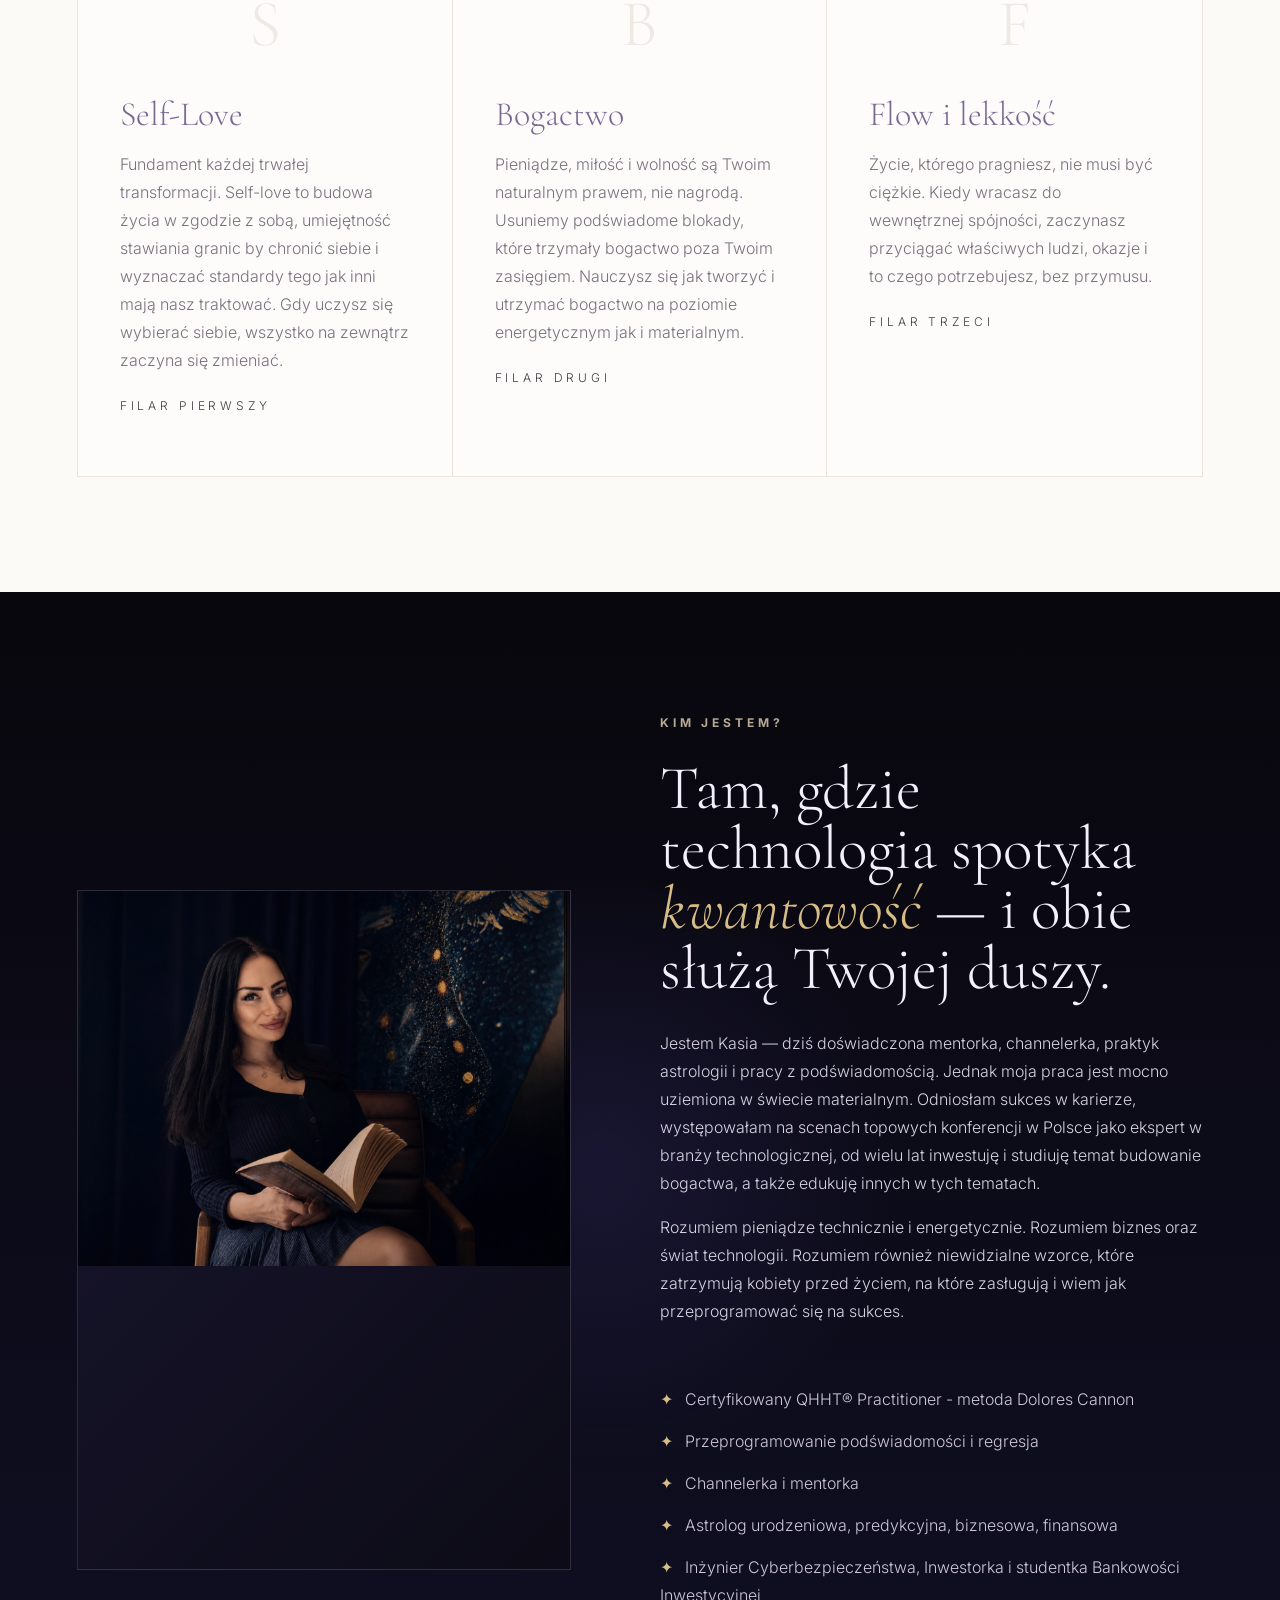
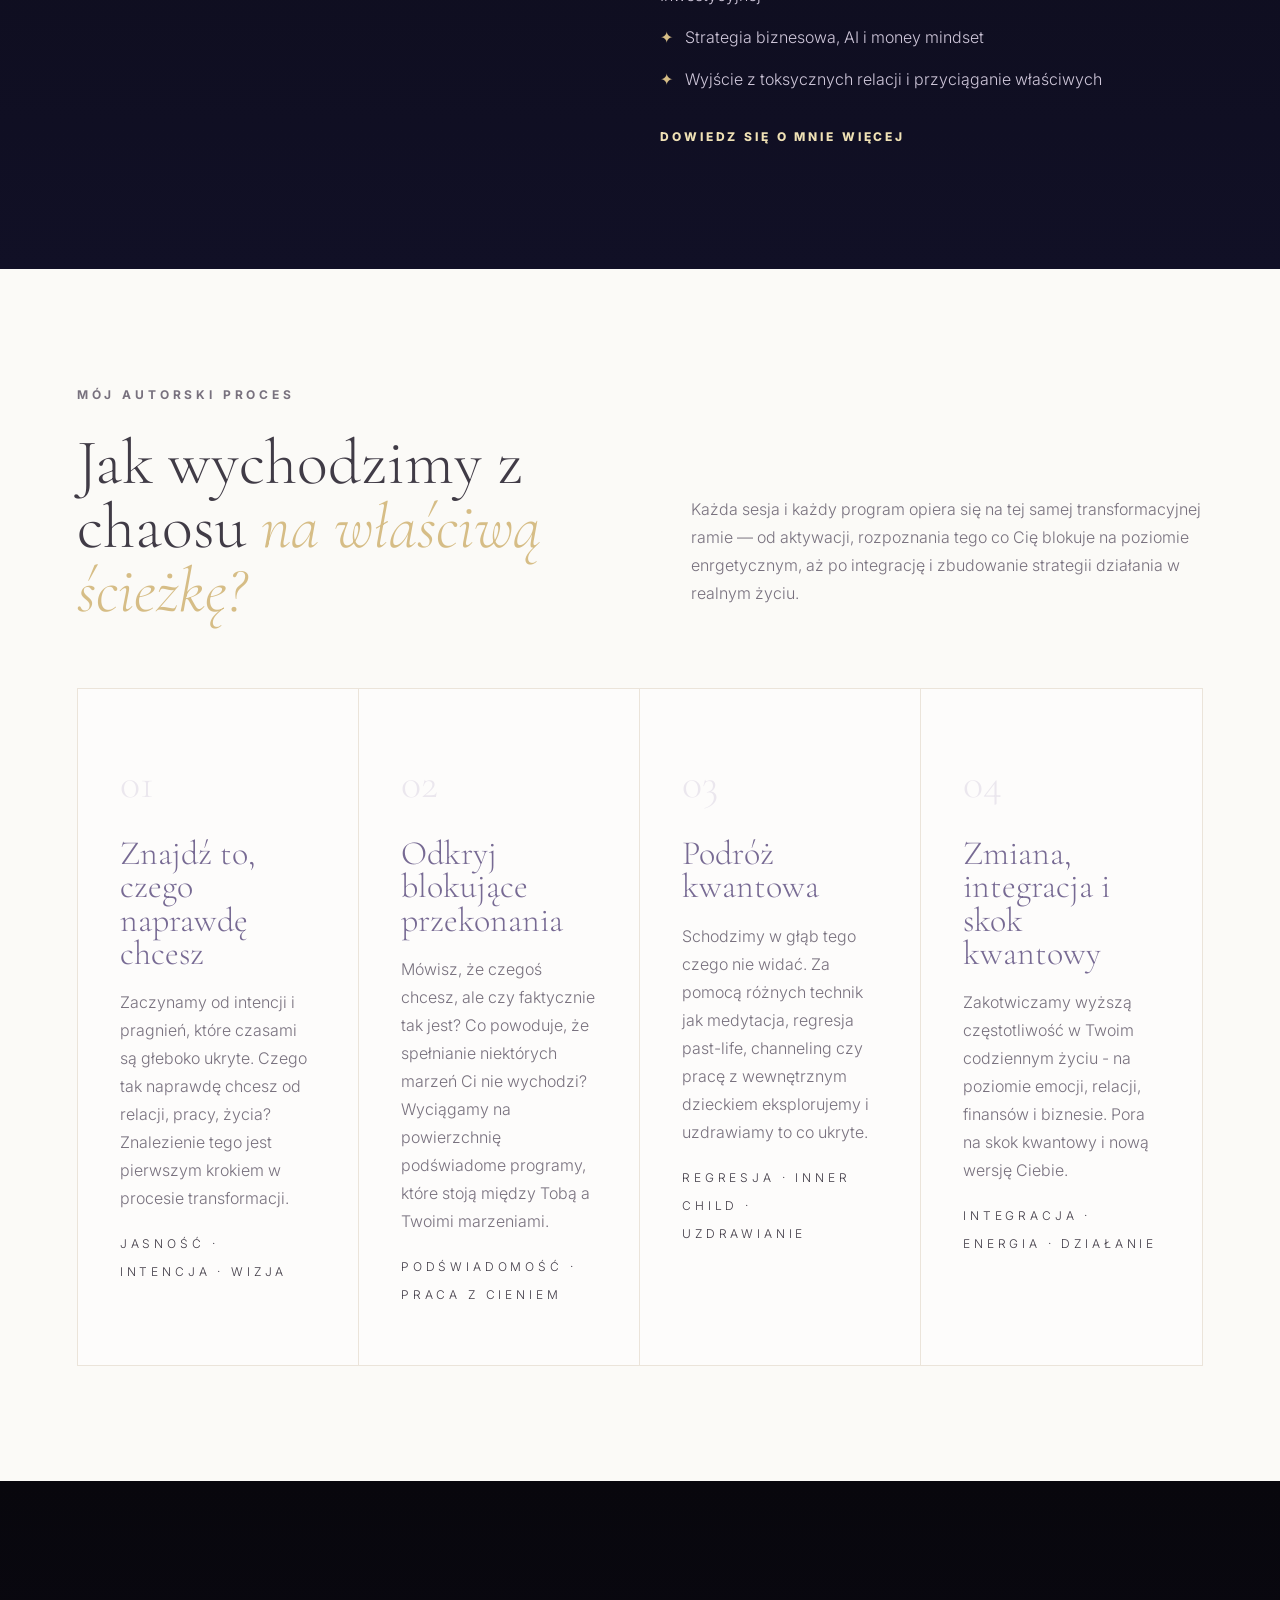
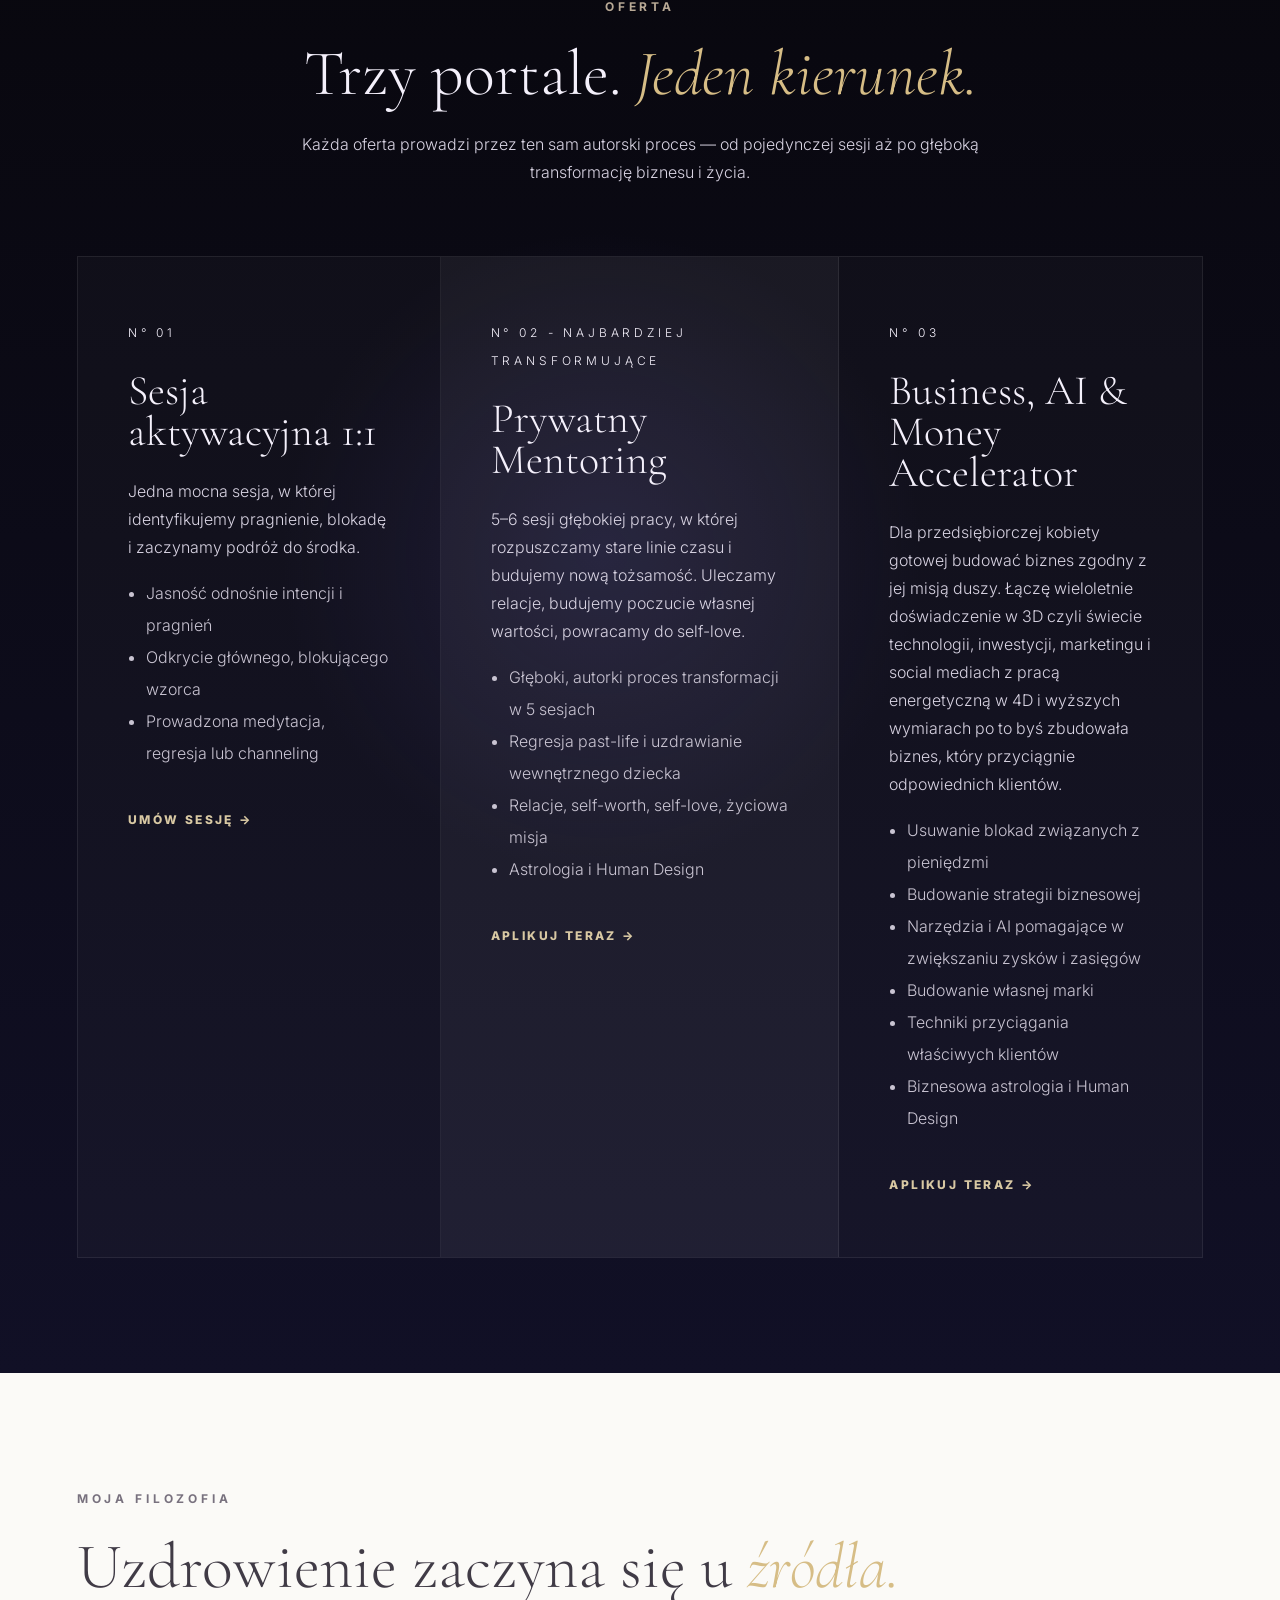
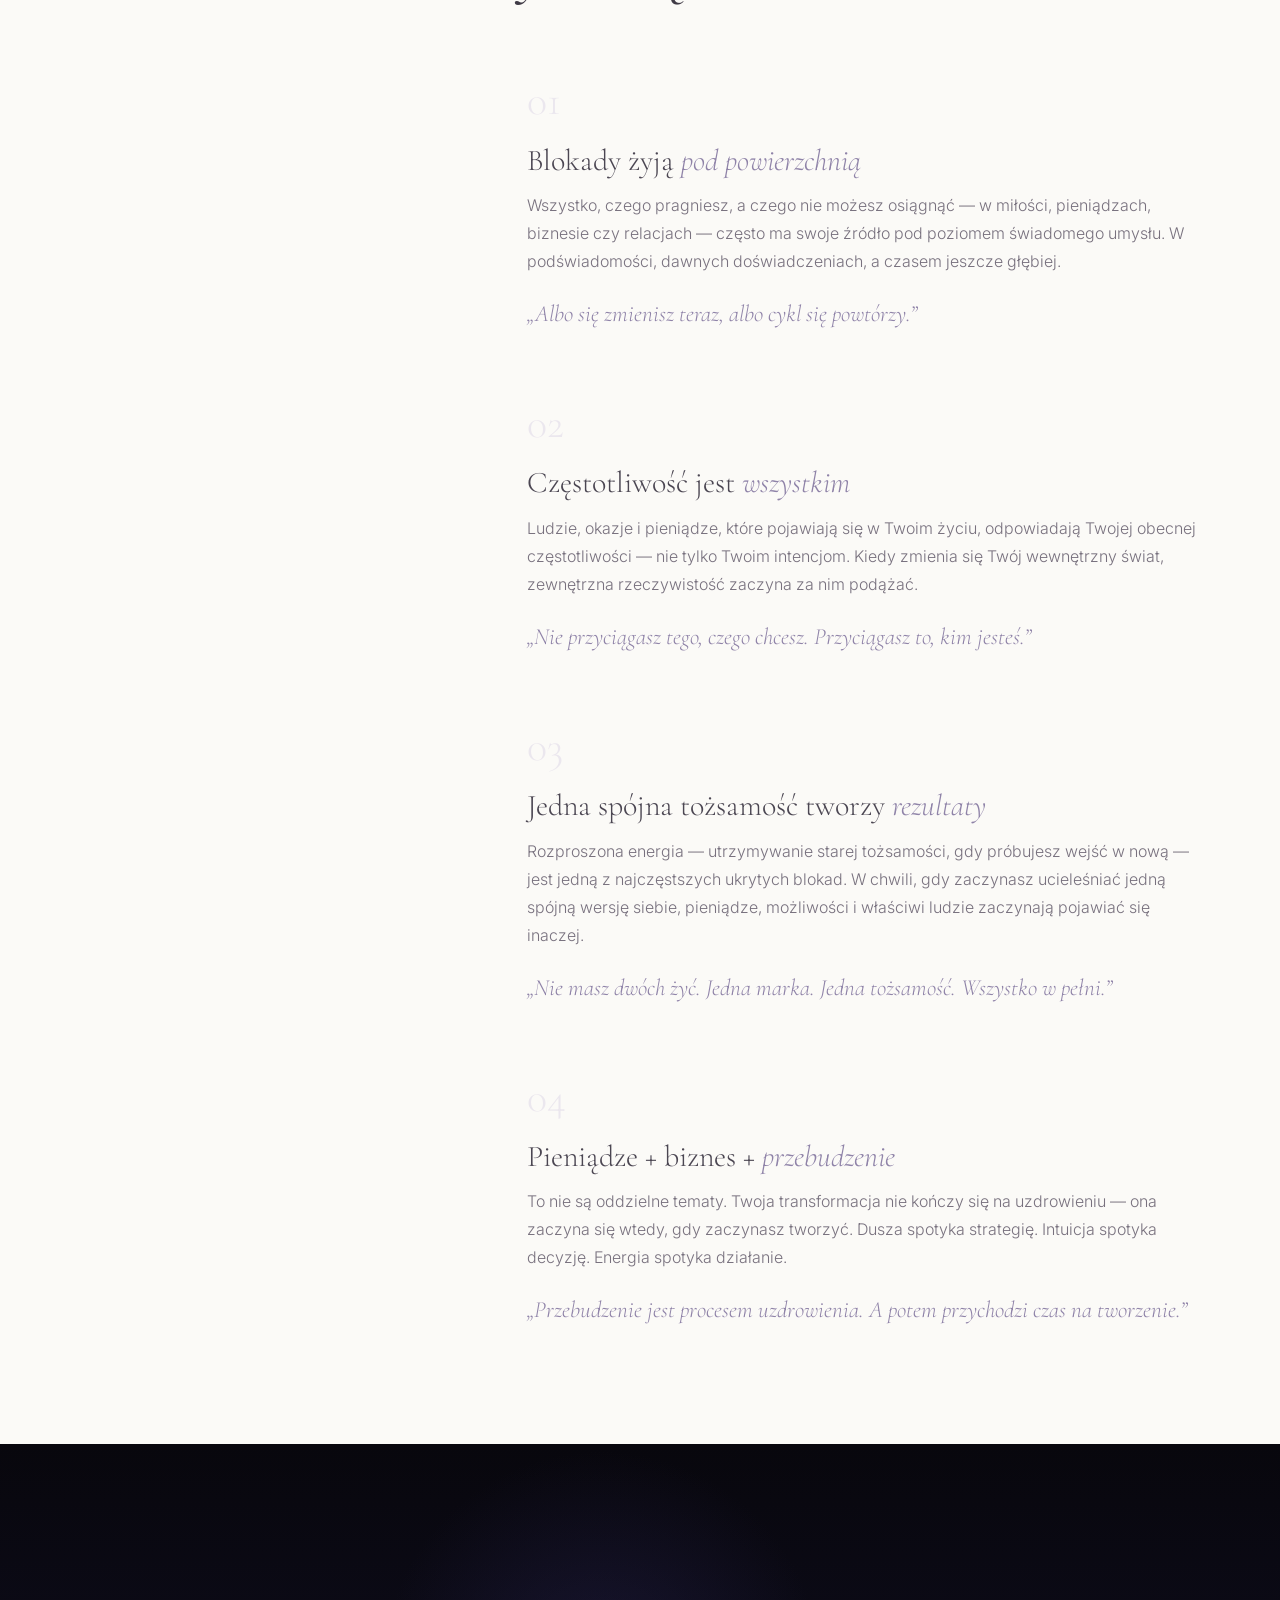
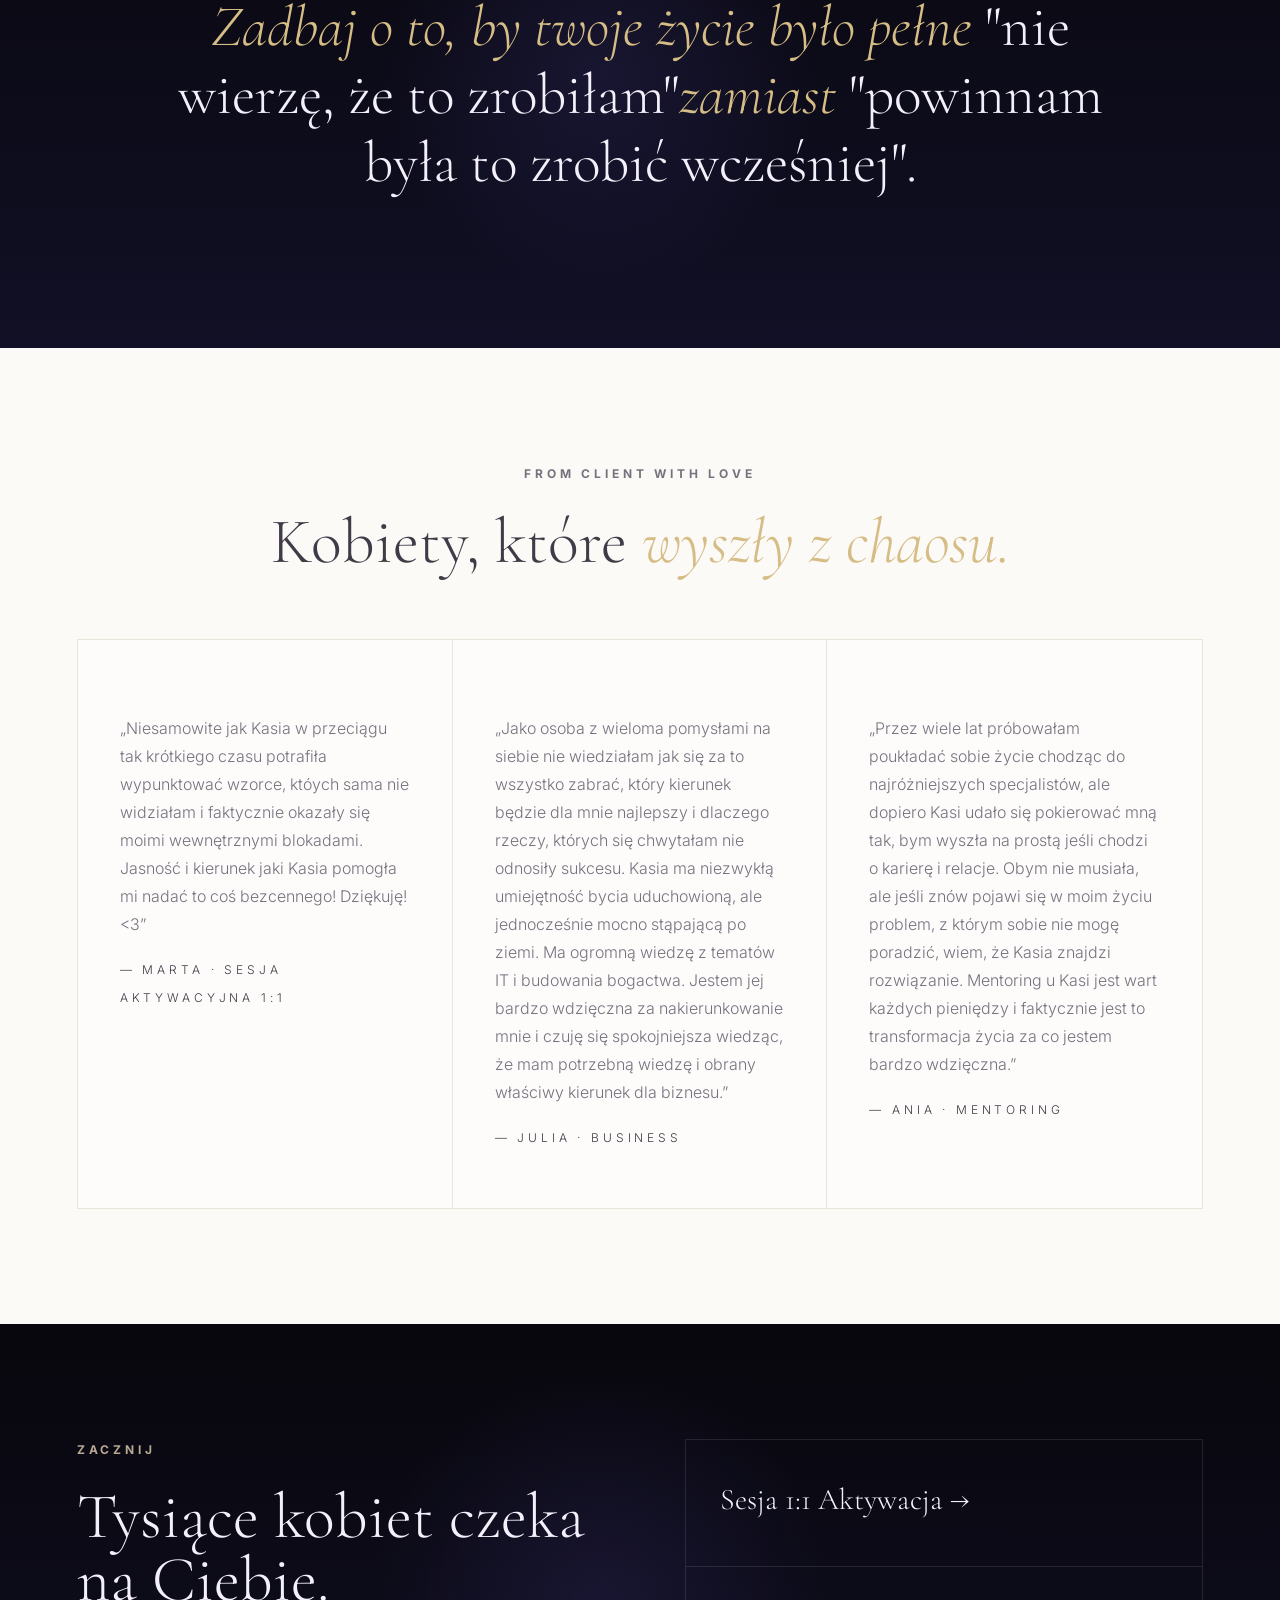
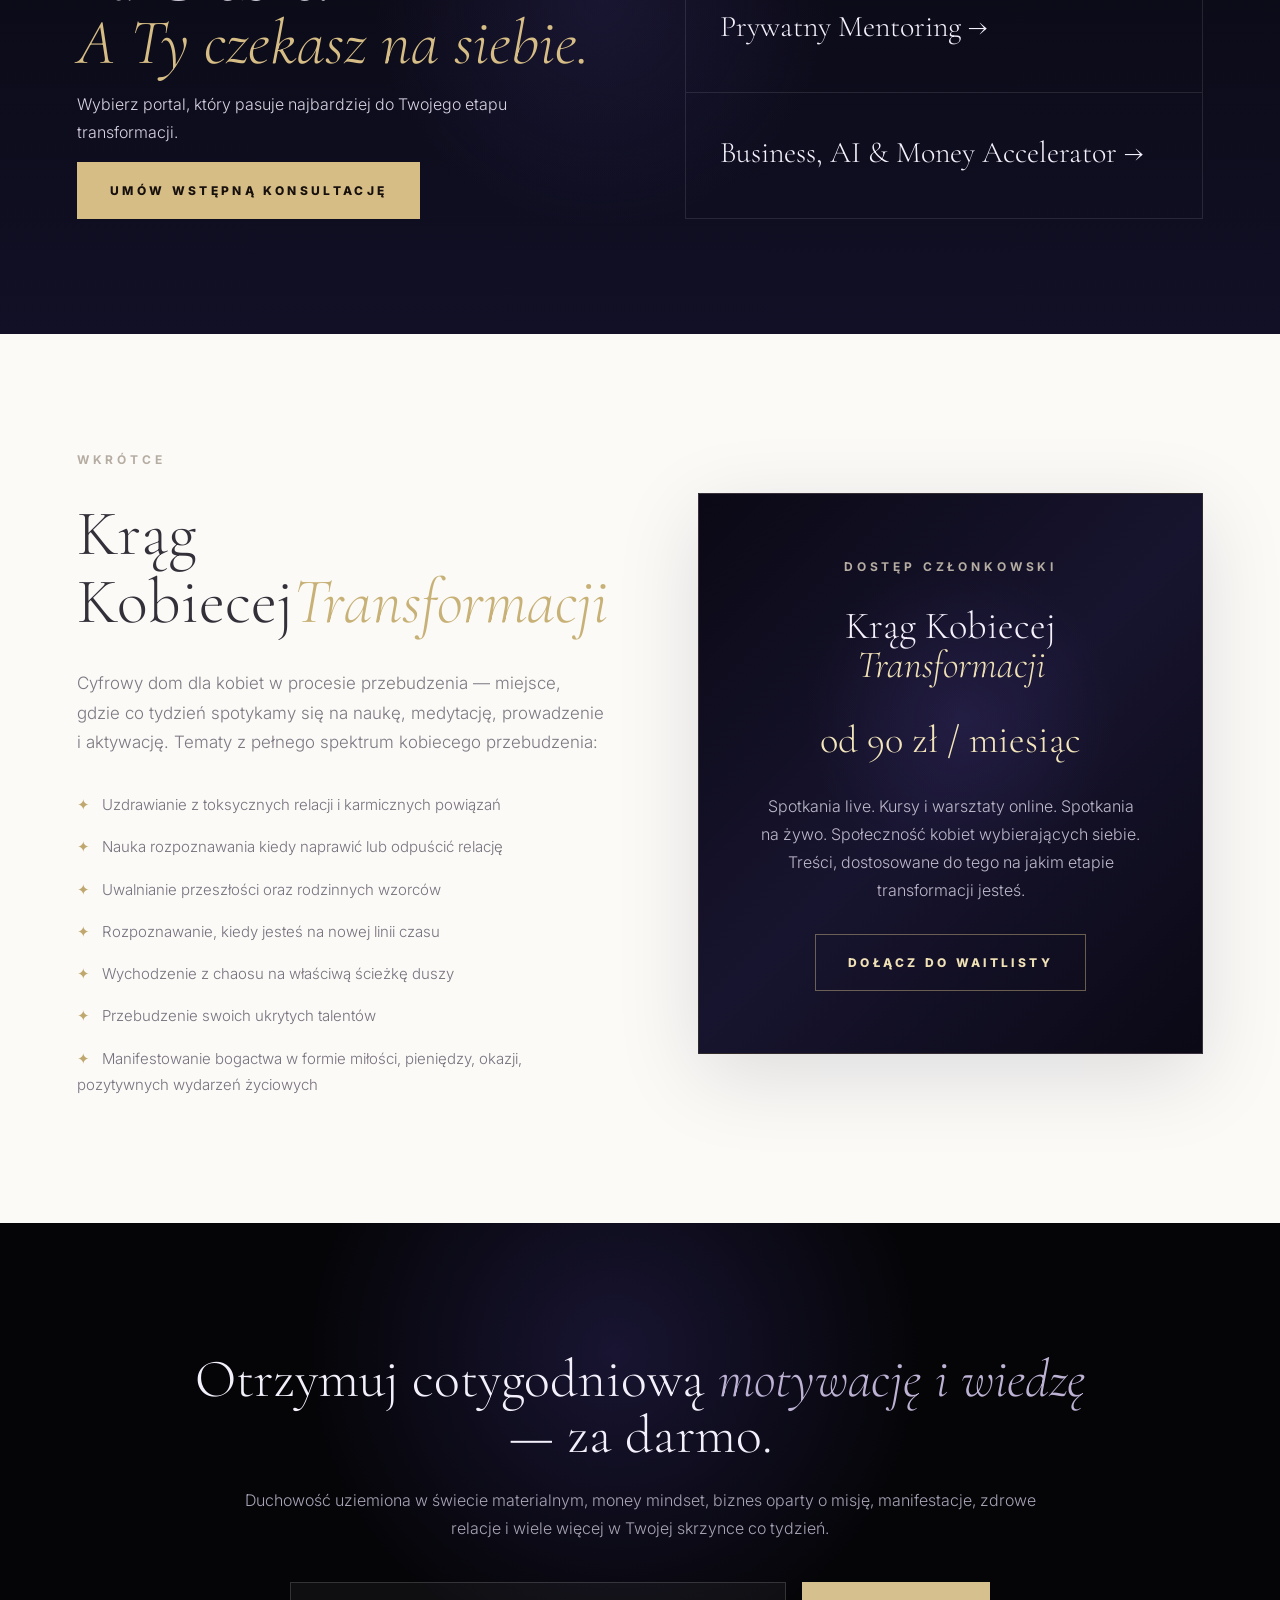
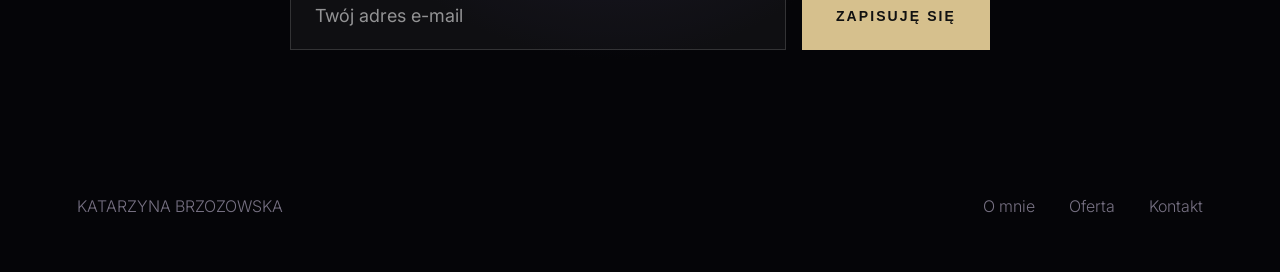
==== commit 74397b9b: "Update index.html" ====
--- a/index.html
+++ b/index.html
@@ -25,10 +25,10 @@
   <main>
     <section class="hero section-dark">
       <div>
-        <div class="eyebrow-line"><span></span> INTUICYJNE PROWADZENIE · AKTYWACJA DUSZY · BIZNES OPARTY O MISJĘ DUSZY <span></span></div>
-        <h1><em>Gotowa stwprzyć</em><br>swoje wymarzone życie<br>od którego <i>nie będą potrzebne</i><br>wakacje?</h1>
-        <p class="small-tags">✦ SELF-LOVE &nbsp;&nbsp; BOGACTWO &nbsp;&nbsp; FLOW & LEKKOŚĆ ✦</p>
-        <p class="hero-copy">Dla kobiety, która wychodzi z chaosu i wraca do swojej mocy. Która chce zbudować życie oparte o kobiecą energię przyciągająca bogactwo i właściwe okazje z miłości do siebie, a nie w oparciu o kulturę pracoholizmu i walki o swoje. Wiele kobiet już tak żyje, a teraz pora na Ciebie! Zbuduj życie na własnych zasadach.</p>
+        <div class="eyebrow-line"><span></span> TRANSFORMACJA · AKTYWACJA DUSZY · BIZNES OPARTY O MISJĘ DUSZY <span></span></div>
+        <h1><em>Gotowa stworzyć</em><br>swoje wymarzone życie,<br>od którego <i>nie będziesz potrzebowała</i><br>wakacji?</h1>
+        <p class="small-tags">✦ ZDROWE RELACJE &nbsp;&nbsp; BOGACTWO &nbsp;&nbsp; TWORZENIE Z LEKKOŚCIĄ ✦</p>
+        <p class="hero-copy">Dla kobiety, która wychodzi z chaosu i jest gotowa sworzyć nową wersję siebie. Która chce zbudować życie oparte o kobiecą energię przyciągającą bogactwo i właściwe okazje z miłości do siebie, a nie w oparciu o kulturę pracoholizmu i walki o swoje. Wiele kobiet już tak żyje, a teraz pora na Ciebie! Zbuduj życie na własnych zasadach. Tutaj zaczyna się Twój nowy rozdział. Tutaj kończysz stare cykle, które nie są Ci już potrzebne tam gdzie zmierzasz.</p>
         <div class="hero-actions">
           <a class="btn" href="#oferta">Zobacz ofertę</a>
           <a class="text-link" href="#proces">Zobacz jak to działa ↓</a>
@@ -62,15 +62,16 @@
       <div class="guide-copy">
         <p class="kicker">KIM JESTEM?</p>
         <h2>Tam, gdzie technologia spotyka <em>kwantowość</em> — i obie służą Twojej duszy.</h2>
-        <p>Jestem Kasia — mentorka duchowa, intuicyjna przewodniczka, astrolog i praktyk pracy z podświadomością. Łączę analityczną precyzję świata technologii i finansów z głęboką transformacją na poziomie energetycznym.</p>
-        <p>Rozumiem pieniądze technicznie i energetycznie. Rozumiem biznes oraz świat technologii. I rozumiem niewidzialne wzorce, które zatrzymują kobiety przed życiem, które czują, że jest możliwe.</p>
+        <p>Jestem Kasia — dziś doświadczona mentorka, channelerka, praktyk astrologii i pracy z podświadomością. Jednak moja praca jest mocno uziemiona w świecie materialnym. Odniosłam sukces w karierze, występowałam na scenach topowych konferencji w Polsce jako ekspert w branży technologicznej, od wielu lat inwestuję i studiuję temat budowanie bogactwa, a także edukuję innych w tych tematach. </p>
+        <p>Rozumiem pieniądze technicznie i energetycznie. Rozumiem biznes oraz świat technologii. Rozumiem również niewidzialne wzorce, które zatrzymują kobiety przed życiem, na które zasługują i wiem jak przeprogramować się na sukces.</p>
         <ul class="star-list">
           <li>Certyfikowany QHHT® Practitioner - metoda Dolores Cannon</li>
           <li>Przeprogramowanie podświadomości i regresja</li>
-          <li>Intuicyjna przewodniczka i duchowa mentorka</li>
+          <li>Channelerka i mentorka</li>
           <li>Astrolog urodzeniowa, predykcyjna, biznesowa, finansowa</li>
-          <li>Inżynier Cyberbezpieczeństwa i studentka Bankowości Inwestycyjnej</li>
+          <li>Inżynier Cyberbezpieczeństwa, Inwestorka i studentka Bankowości Inwestycyjnej</li>
           <li>Strategia biznesowa, AI i money mindset</li>
+          <li>Wyjście z toksycznych relacji i przyciąganie właściwych</li>
         </ul>
         <a class="text-link" href="about.html">Dowiedz się o mnie więcej</a>
       </div>
@@ -119,7 +120,7 @@
           </p>
     
           <blockquote>
-            „Nie uwolnisz się od emocjonalnej blokady samym myśleniem.”
+            „Albo się zmienisz teraz, albo cykl się powtórzy.”
           </blockquote>
         </article>
     
@@ -176,7 +177,7 @@
     </section>
 
     <section class="quote section-dark">
-      <h2><em>Najlepszy sposób na przewidzenie przyszłości jest tworzenie jej</em> tu i teraz.</h2>
+      <h2><em>Zadbaj o to, by twoje życie było pełne</em> "nie wierzę, że to zrobiłam"<em>zamiast</em> "powinnam była to zrobić wcześniej".</h2>
     </section>
 
     <section class="testimonials section-light">
